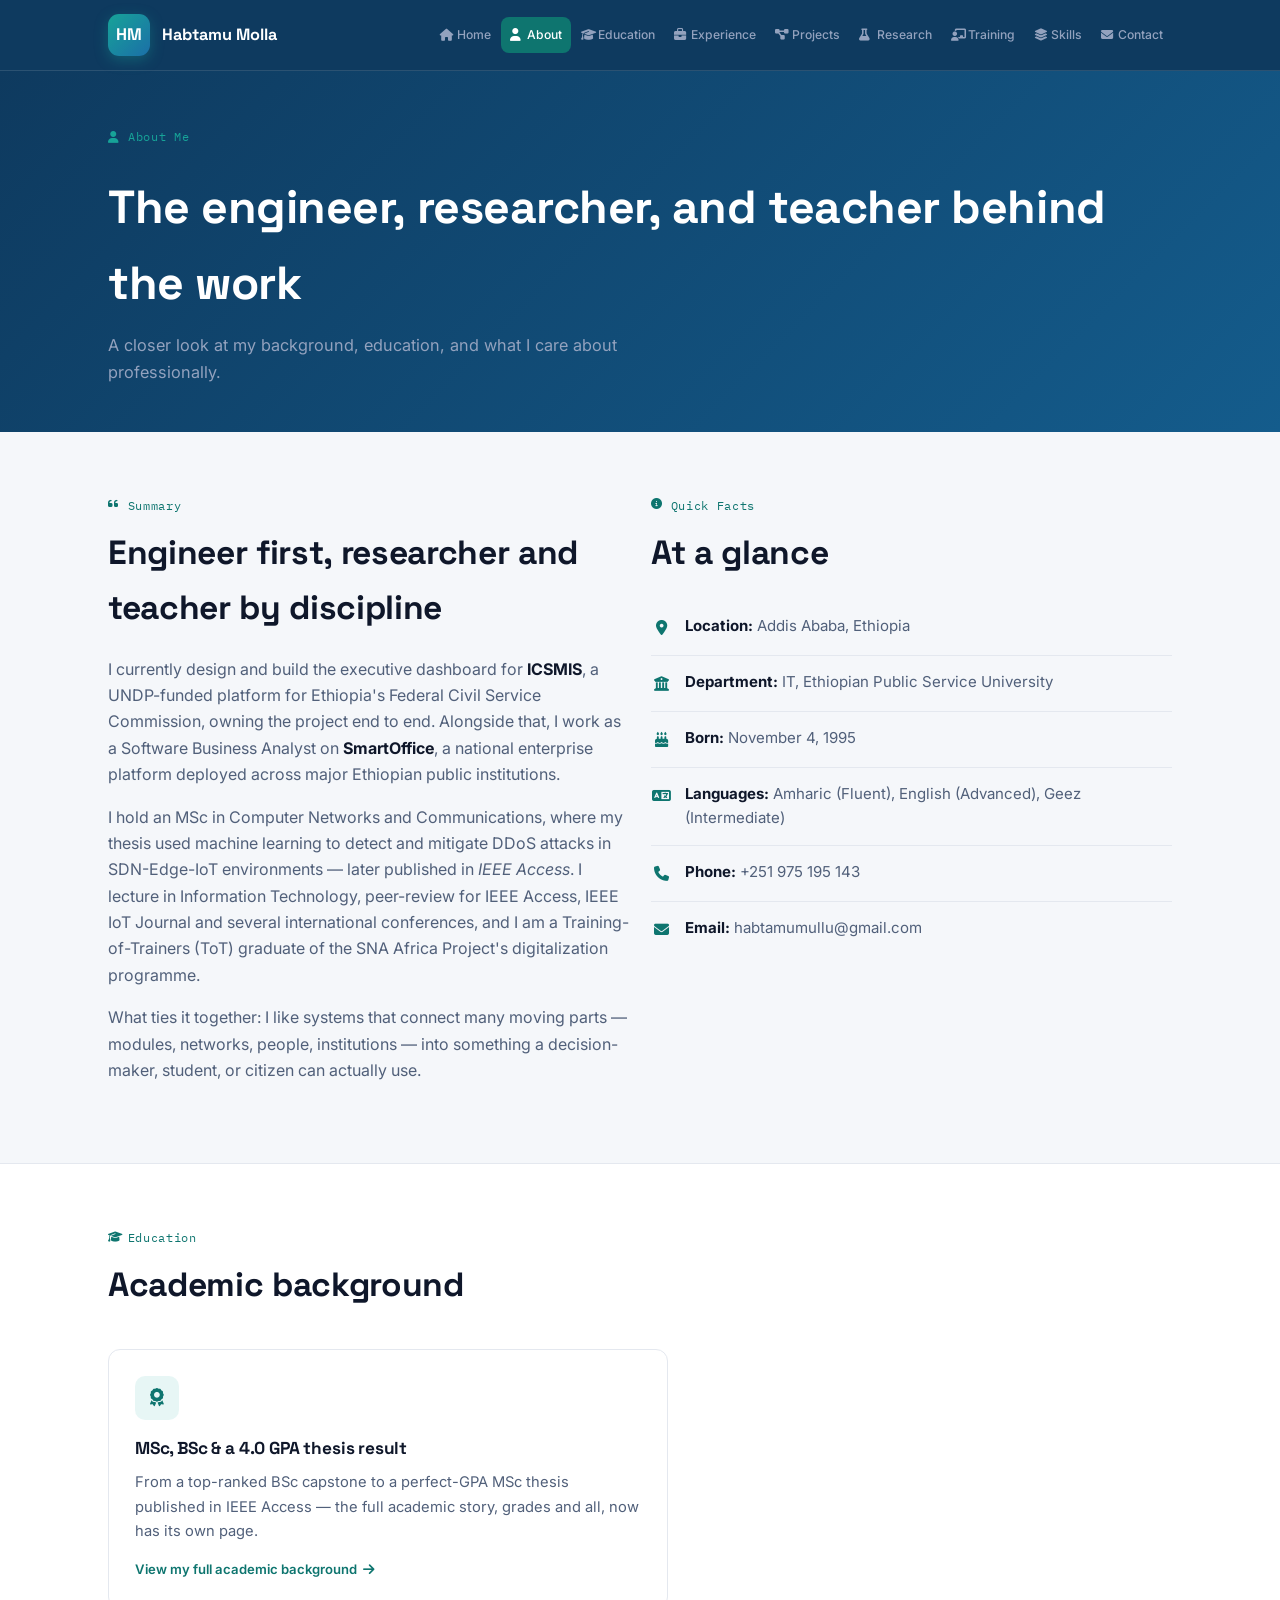
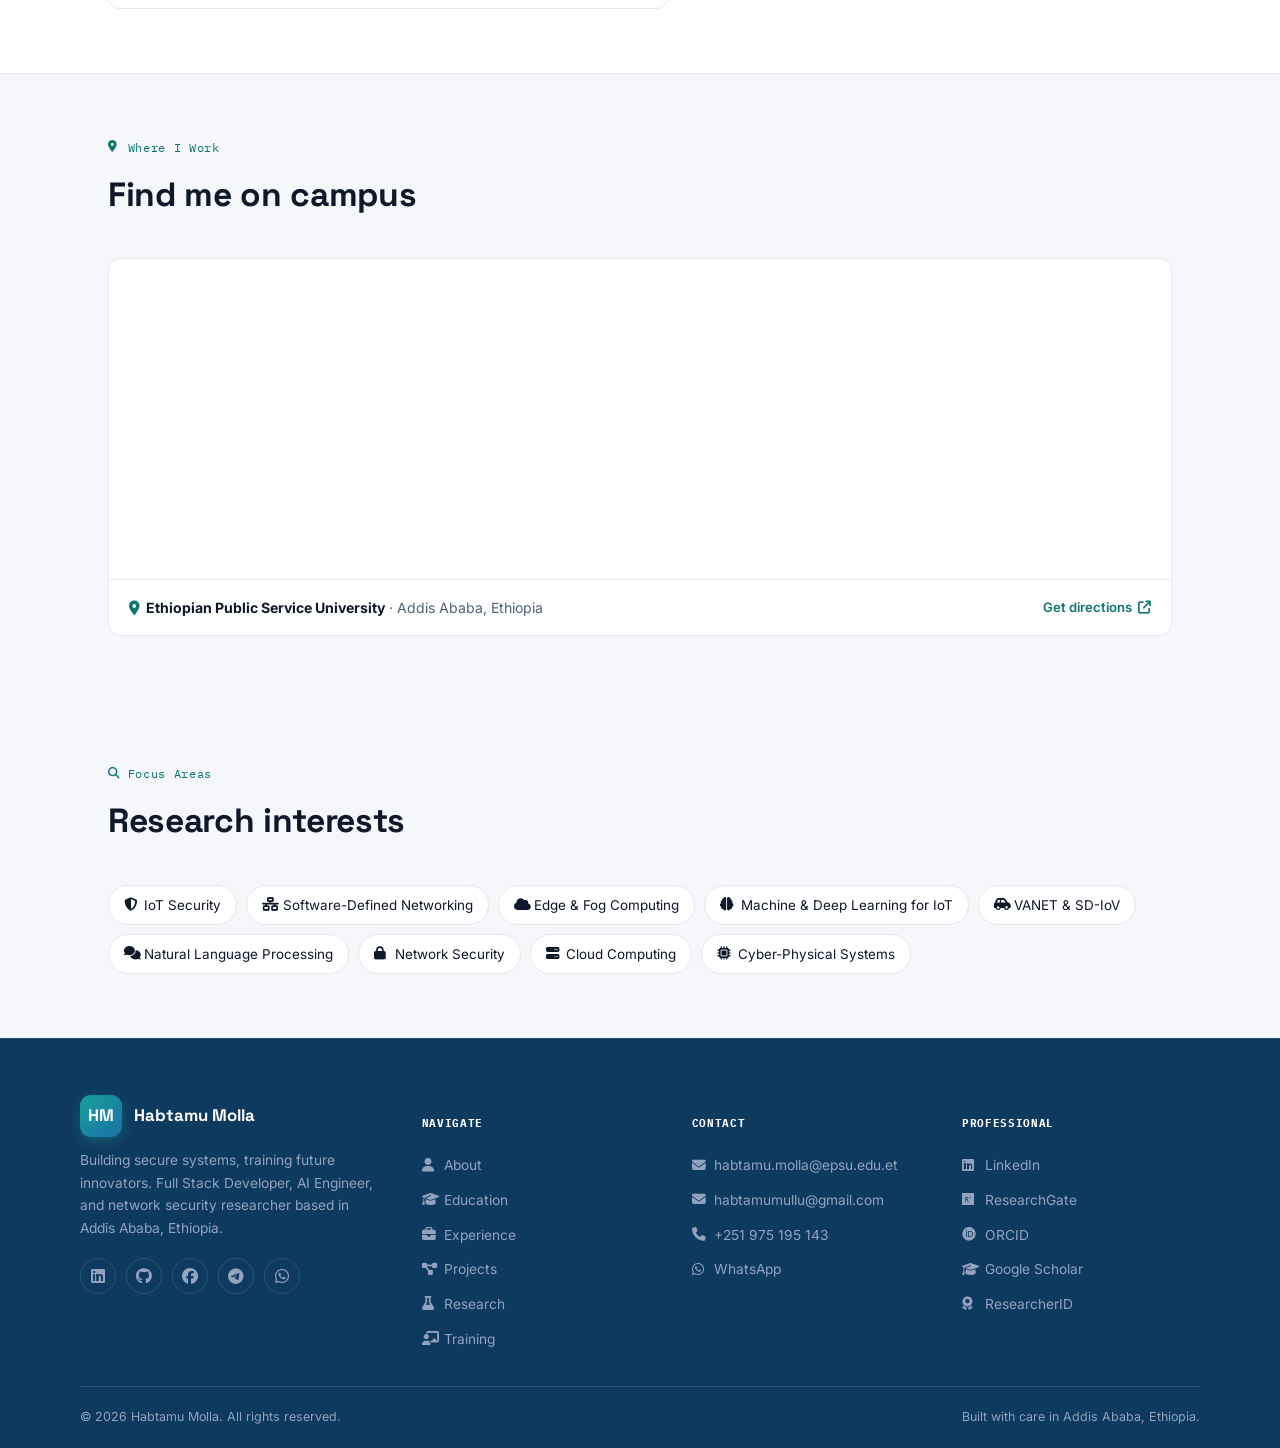
==== about.html @ a1347903 "Add the first portfolio site" ====
<!DOCTYPE html>
<html lang="en">
<head>
<meta charset="UTF-8">
<meta name="viewport" content="width=device-width, initial-scale=1.0">
<title>About | Habtamu Molla</title>
<meta name="description" content="Background, education, and research interests of Habtamu Molla.">
<link rel="preconnect" href="https://fonts.googleapis.com">
<link rel="preconnect" href="https://fonts.gstatic.com" crossorigin>
<link href="https://fonts.googleapis.com/css2?family=Space+Grotesk:wght@500;600;700&family=Inter:wght@400;500;600;700&family=IBM+Plex+Mono:wght@400;500&display=swap" rel="stylesheet">
<link rel="stylesheet" href="https://cdnjs.cloudflare.com/ajax/libs/font-awesome/6.5.1/css/all.min.css">
<link rel="stylesheet" href="assets/styles.css">
</head>
<body data-page="about">
<header class="site-header">
  <div class="nav-inner">
    <a class="brand" href="index.html">
      <span class="brand-mark">HM</span>
      <span class="brand-text">
        <span class="brand-name">Habtamu Molla</span>
        <span class="brand-tag">FULL STACK DEVELOPER &middot; AI &amp; SECURITY</span>
      </span>
    </a>
    <button class="nav-toggle" id="navToggle" aria-label="Toggle menu" aria-expanded="false">
      <span></span><span></span><span></span>
    </button>
    <ul class="nav-links" id="navLinks">
      <li><a href="index.html" data-page="home"><i class="fa-solid fa-house icon"></i>Home</a></li>
      <li><a href="about.html" data-page="about"><i class="fa-solid fa-user icon"></i>About</a></li>
      <li><a href="education.html" data-page="education"><i class="fa-solid fa-graduation-cap icon"></i>Education</a></li>
      <li><a href="experience.html" data-page="experience"><i class="fa-solid fa-briefcase icon"></i>Experience</a></li>
      <li><a href="projects.html" data-page="projects"><i class="fa-solid fa-diagram-project icon"></i>Projects</a></li>
      <li><a href="research.html" data-page="research"><i class="fa-solid fa-flask icon"></i>Research</a></li>
      <li><a href="training.html" data-page="training"><i class="fa-solid fa-chalkboard-user icon"></i>Training</a></li>
      <li><a href="skills.html" data-page="skills"><i class="fa-solid fa-layer-group icon"></i>Skills</a></li>
      <li><a href="contact.html" data-page="contact"><i class="fa-solid fa-envelope icon"></i>Contact</a></li>
    </ul>
  </div>
</header>

<section class="page-banner">
  <div class="wrap">
    <span class="eyebrow mono"><i class="fa-solid fa-user icon"></i>About Me</span>
    <h1>The engineer, researcher, and teacher behind the work</h1>
    <p>A closer look at my background, education, and what I care about professionally.</p>
  </div>
</section>

<section>
  <div class="wrap">
    <div class="grid-2">
      <div>
        <div class="sec-head" style="margin-bottom:20px;">
          <span class="sec-eyebrow mono"><i class="fa-solid fa-quote-left icon"></i>Summary</span>
          <h2>Engineer first, researcher and teacher by discipline</h2>
        </div>
        <p style="color:var(--ink-soft);margin-bottom:16px;">I currently design and build the executive dashboard for <strong style="color:var(--ink);">ICSMIS</strong>, a UNDP-funded platform for Ethiopia's Federal Civil Service Commission, owning the project end to end. Alongside that, I work as a Software Business Analyst on <strong style="color:var(--ink);">SmartOffice</strong>, a national enterprise platform deployed across major Ethiopian public institutions.</p>
        <p style="color:var(--ink-soft);margin-bottom:16px;">I hold an MSc in Computer Networks and Communications, where my thesis used machine learning to detect and mitigate DDoS attacks in SDN-Edge-IoT environments &mdash; later published in <em>IEEE Access</em>. I lecture in Information Technology, peer-review for IEEE Access, IEEE IoT Journal and several international conferences, and I am a Training-of-Trainers (ToT) graduate of the SNA Africa Project's digitalization programme.</p>
        <p style="color:var(--ink-soft);">What ties it together: I like systems that connect many moving parts &mdash; modules, networks, people, institutions &mdash; into something a decision-maker, student, or citizen can actually use.</p>
      </div>
      <div>
        <div class="sec-head" style="margin-bottom:20px;">
          <span class="sec-eyebrow mono"><i class="fa-solid fa-circle-info icon"></i>Quick Facts</span>
          <h2>At a glance</h2>
        </div>
        <ul class="info-list">
          <li><span class="il-icon"><i class="fa-solid fa-location-dot"></i></span><span><strong>Location:</strong> Addis Ababa, Ethiopia</span></li>
          <li><span class="il-icon"><i class="fa-solid fa-building-columns"></i></span><span><strong>Department:</strong> IT, Ethiopian Public Service University</span></li>
          <li><span class="il-icon"><i class="fa-solid fa-cake-candles"></i></span><span><strong>Born:</strong> November 4, 1995</span></li>
          <li><span class="il-icon"><i class="fa-solid fa-language"></i></span><span><strong>Languages:</strong> Amharic (Fluent), English (Advanced), Geez (Intermediate)</span></li>
          <li><span class="il-icon"><i class="fa-solid fa-phone"></i></span><span><strong>Phone:</strong> +251 975 195 143</span></li>
          <li><span class="il-icon"><i class="fa-solid fa-envelope"></i></span><span><strong>Email:</strong> habtamumullu@gmail.com</span></li>
        </ul>
      </div>
    </div>
  </div>
</section>

<section class="alt">
  <div class="wrap">
    <div class="sec-head">
      <span class="sec-eyebrow mono"><i class="fa-solid fa-graduation-cap icon"></i>Education</span>
      <h2>Academic background</h2>
    </div>
    <div class="card" style="max-width:560px;">
      <div class="card-icon"><i class="fa-solid fa-award"></i></div>
      <h3>MSc, BSc &amp; a 4.0 GPA thesis result</h3>
      <p>From a top-ranked BSc capstone to a perfect-GPA MSc thesis published in IEEE Access &mdash; the full academic story, grades and all, now has its own page.</p>
      <a class="card-link" href="education.html">View my full academic background <i class="fa-solid fa-arrow-right"></i></a>
    </div>
  </div>
</section>

<section>
  <div class="wrap">
    <div class="sec-head">
      <span class="sec-eyebrow mono"><i class="fa-solid fa-location-dot icon"></i>Where I Work</span>
      <h2>Find me on campus</h2>
    </div>
    <div class="map-card">
      <div class="map-embed">
        <iframe src="https://maps.google.com/maps?q=Ethiopian+Public+Service+University+Addis+Ababa+Ethiopia&t=&z=15&ie=UTF8&iwloc=&output=embed" loading="lazy" referrerpolicy="no-referrer-when-downgrade" title="Map to Ethiopian Public Service University"></iframe>
        <a class="map-overlay-link" href="https://www.google.com/maps/search/?api=1&query=Ethiopian+Public+Service+University+Addis+Ababa+Ethiopia" target="_blank" rel="noopener" aria-label="Open in Google Maps">
          <span class="map-overlay-badge"><i class="fa-solid fa-up-right-from-square"></i>Open in Google Maps</span>
        </a>
      </div>
      <div class="map-caption">
        <span><i class="fa-solid fa-location-dot" style="color:var(--signal-dark);margin-right:6px;"></i><strong>Ethiopian Public Service University</strong> &middot; Addis Ababa, Ethiopia</span>
        <a class="card-link" href="https://www.google.com/maps/search/?api=1&query=Ethiopian+Public+Service+University+Addis+Ababa+Ethiopia" target="_blank" rel="noopener">Get directions <i class="fa-solid fa-arrow-up-right-from-square"></i></a>
      </div>
    </div>

  </div>
</section>


<section>
  <div class="wrap">
    <div class="sec-head">
      <span class="sec-eyebrow mono"><i class="fa-solid fa-magnifying-glass icon"></i>Focus Areas</span>
      <h2>Research interests</h2>
    </div>
    <div class="pill-row">
      <span class="pill"><i class="fa-solid fa-shield-halved icon"></i>IoT Security</span>
      <span class="pill"><i class="fa-solid fa-network-wired icon"></i>Software-Defined Networking</span>
      <span class="pill"><i class="fa-solid fa-cloud icon"></i>Edge &amp; Fog Computing</span>
      <span class="pill"><i class="fa-solid fa-brain icon"></i>Machine &amp; Deep Learning for IoT</span>
      <span class="pill"><i class="fa-solid fa-car-side icon"></i>VANET &amp; SD-IoV</span>
      <span class="pill"><i class="fa-solid fa-comments icon"></i>Natural Language Processing</span>
      <span class="pill"><i class="fa-solid fa-lock icon"></i>Network Security</span>
      <span class="pill"><i class="fa-solid fa-server icon"></i>Cloud Computing</span>
      <span class="pill"><i class="fa-solid fa-microchip icon"></i>Cyber-Physical Systems</span>
    </div>
  </div>
</section>

<footer class="site-footer">
  <div class="wrap footer-top">
    <div class="footer-grid">
      <div class="footer-brand">
        <div class="brand">
          <span class="brand-mark">HM</span>
          <span class="brand-name" style="font-size:1.05rem;">Habtamu Molla</span>
        </div>
        <p>Building secure systems, training future innovators. Full Stack Developer, AI Engineer, and network security researcher based in Addis Ababa, Ethiopia.</p>
        <div class="footer-social" style="margin-top:18px;">
          <a href="https://www.linkedin.com/in/habtamu-molla-511308353/" target="_blank" rel="noopener" aria-label="LinkedIn"><i class="fa-brands fa-linkedin"></i></a>
          <a href="https://github.com/Habtamariam" target="_blank" rel="noopener" aria-label="GitHub"><i class="fa-brands fa-github"></i></a>
          <a href="https://web.facebook.com/habtamu.molla.3133" target="_blank" rel="noopener" aria-label="Facebook"><i class="fa-brands fa-facebook"></i></a>
          <a href="https://t.me/habtemaryiam" target="_blank" rel="noopener" aria-label="Telegram"><i class="fa-brands fa-telegram"></i></a>
          <a href="https://wa.me/251975195143" target="_blank" rel="noopener" aria-label="WhatsApp"><i class="fa-brands fa-whatsapp"></i></a>
        </div>
      </div>
      <div class="footer-col">
        <h5>Navigate</h5>
        <a href="about.html"><i class="fa-solid fa-user icon"></i>About</a>
        <a href="education.html"><i class="fa-solid fa-graduation-cap icon"></i>Education</a>
        <a href="experience.html"><i class="fa-solid fa-briefcase icon"></i>Experience</a>
        <a href="projects.html"><i class="fa-solid fa-diagram-project icon"></i>Projects</a>
        <a href="research.html"><i class="fa-solid fa-flask icon"></i>Research</a>
        <a href="training.html"><i class="fa-solid fa-chalkboard-user icon"></i>Training</a>
      </div>
      <div class="footer-col">
        <h5>Contact</h5>
        <a href="mailto:habtamu.molla@epsu.edu.et"><i class="fa-solid fa-envelope icon"></i>habtamu.molla@epsu.edu.et</a>
        <a href="mailto:habtamumullu@gmail.com"><i class="fa-solid fa-envelope icon"></i>habtamumullu@gmail.com</a>
        <a href="tel:+251975195143"><i class="fa-solid fa-phone icon"></i>+251 975 195 143</a>
        <a href="https://wa.me/251975195143" target="_blank" rel="noopener"><i class="fa-brands fa-whatsapp icon"></i>WhatsApp</a>
      </div>
      <div class="footer-col">
        <h5>Professional</h5>
        <a href="https://www.linkedin.com/in/habtamu-molla-511308353/" target="_blank" rel="noopener"><i class="fa-brands fa-linkedin icon"></i>LinkedIn</a>
        <a href="https://www.researchgate.net/profile/Habtamu-Belachew-2" target="_blank" rel="noopener"><i class="fa-brands fa-researchgate icon"></i>ResearchGate</a>
        <a href="https://orcid.org/0009-0005-8239-3585" target="_blank" rel="noopener"><i class="fa-brands fa-orcid icon"></i>ORCID</a>
        <a href="https://scholar.google.com/citations?user=Yios4TAAAAAJ&hl=en&oi=ao" target="_blank" rel="noopener"><i class="fa-solid fa-graduation-cap icon"></i>Google Scholar</a>
        <a href="https://www.webofscience.com/wos/author/record/MIO-9111-2025" target="_blank" rel="noopener"><i class="fa-solid fa-award icon"></i>ResearcherID</a>
      </div>
    </div>
  </div>
  <div class="wrap footer-bottom">
    <span>&copy; <span class="js-year"></span> Habtamu Molla. All rights reserved.</span>
    <span>Built with care in Addis Ababa, Ethiopia.</span>
  </div>
</footer>

<script src="assets/main.js"></script>
</body>
</html>
---- assets/styles.css ----
/* ========================================================
   Habtamu Molla — Portfolio Stylesheet
   ======================================================== */
:root{
  --ink:#0F172A;
  --ink-soft:#51607A;
  --paper:#F5F7FA;
  --card:#FFFFFF;
  --line:#E4E8EF;
  --brand:#154C79;
  --brand-2:#1B6FA8;
  --signal:#17A398;
  --signal-dark:#0E756F;
  --spark:#E2A63B;
  --dark-bg:#0E3A5F;
  --dark-bg-2:#145C8C;
  --dark-line:rgba(255,255,255,0.12);
  --dark-text:#E7ECF5;
  --dark-text-soft:#93A2BE;
  --radius:12px;
  --maxw:1120px;
  --shadow:0 10px 30px -12px rgba(15,23,42,0.18);
}
*{box-sizing:border-box;}
html{scroll-behavior:smooth;}
body{
  margin:0;background:var(--paper);color:var(--ink);
  font-family:'Inter',system-ui,-apple-system,sans-serif;
  font-size:16px;line-height:1.65;-webkit-font-smoothing:antialiased;
}
h1,h2,h3,h4,.display{font-family:'Space Grotesk',sans-serif;letter-spacing:-0.01em;color:var(--ink);margin:0;}
.mono{font-family:'IBM Plex Mono',monospace;letter-spacing:0.06em;}
a{color:inherit;text-decoration:none;}
img{max-width:100%;display:block;}
.wrap{max-width:var(--maxw);margin:0 auto;padding:0 28px;}
.icon{width:1em;height:1em;display:inline-block;vertical-align:-0.12em;}
ul{margin:0;padding:0;}
li{list-style:none;}

/* ---------------- Header / Nav ---------------- */
header.site-header{
  position:sticky;top:0;z-index:100;background:var(--dark-bg);
  border-bottom:1px solid var(--dark-line);
}
.nav-inner{
  max-width:var(--maxw);margin:0 auto;padding:14px 28px;
  display:flex;align-items:center;justify-content:space-between;gap:14px;flex-wrap:nowrap;
}
.brand{display:flex;align-items:center;gap:12px;min-width:0;flex-shrink:0;}
.brand-mark{
  width:42px;height:42px;border-radius:11px;
  background:linear-gradient(135deg,var(--signal),var(--brand-2));
  display:flex;align-items:center;justify-content:center;
  font-family:'Space Grotesk';font-weight:700;color:#fff;font-size:1.05rem;
  box-shadow:0 4px 14px rgba(23,163,152,0.35);
  flex-shrink:0;
}
.brand-text{display:flex;flex-direction:column;line-height:1.15;white-space:nowrap;}
.brand-name{font-family:'Space Grotesk';font-weight:700;color:#fff;font-size:1.02rem;}
.brand-tag{display:none;}

.nav-links{
  display:flex;gap:1px;align-items:center;flex-wrap:nowrap;
  overflow-x:auto;scrollbar-width:none;-ms-overflow-style:none;
}
.nav-links::-webkit-scrollbar{display:none;}
.nav-links a{
  display:flex;align-items:center;gap:5px;flex-shrink:0;
  font-size:0.76rem;color:var(--dark-text-soft);padding:8px 9px;border-radius:8px;
  font-weight:500;transition:background .18s, color .18s;white-space:nowrap;
}
.nav-links a:hover{color:#fff;background:rgba(255,255,255,0.06);}
.nav-links a.active{color:#fff;background:var(--signal-dark);}
.nav-toggle{display:none;background:none;border:none;cursor:pointer;padding:8px;flex-shrink:0;}
.nav-toggle span{display:block;width:22px;height:2px;background:#fff;margin:5px 0;border-radius:2px;}

@media (max-width:980px){
  .nav-inner{flex-wrap:wrap;}
  .nav-links{
    position:absolute;top:100%;left:0;right:0;background:var(--dark-bg);
    flex-direction:column;align-items:stretch;gap:0;
    max-height:0;overflow:hidden;transition:max-height .25s ease;
    border-bottom:1px solid var(--dark-line);
  }
  .nav-links.open{max-height:600px;overflow-y:auto;}
  .nav-links a{padding:14px 28px;border-bottom:1px solid var(--dark-line);border-radius:0;}
  .nav-toggle{display:block;}
}

/* ---------------- Page header banner (non-home pages) ---------------- */
.page-banner{
  background:linear-gradient(135deg,var(--dark-bg),var(--dark-bg-2));
  color:#fff;padding:56px 0 46px;position:relative;overflow:hidden;
}
.page-banner .eyebrow{color:var(--signal);font-size:0.75rem;margin-bottom:10px;display:flex;align-items:center;gap:8px;}
.page-banner h1{font-size:clamp(2rem,4.4vw,2.9rem);color:#fff;margin-bottom:10px;}
.page-banner p{color:var(--dark-text-soft);max-width:60ch;margin:0;font-size:1.02rem;}

/* ---------------- Sections ---------------- */
section{padding:64px 0;}
section.alt{background:var(--card);border-top:1px solid var(--line);border-bottom:1px solid var(--line);}
.sec-head{margin-bottom:36px;max-width:680px;}
.sec-eyebrow{color:var(--signal-dark);font-size:0.72rem;margin-bottom:10px;display:flex;align-items:center;gap:8px;}
.sec-head h2{font-size:clamp(1.6rem,3vw,2.1rem);margin-bottom:10px;}
.sec-head p{color:var(--ink-soft);margin:0;}

/* ---------------- Buttons ---------------- */
.btn{
  display:inline-flex;align-items:center;gap:9px;padding:12px 20px;border-radius:9px;
  font-size:0.88rem;font-weight:600;transition:transform .15s, background .2s, color .2s, border-color .2s;
  border:1px solid transparent;cursor:pointer;
}
.btn:hover{transform:translateY(-2px);}
.btn-primary{background:var(--signal);color:#062421;}
.btn-primary:hover{background:#1ec2ae;}
.btn-ghost-dark{border-color:var(--dark-line);color:var(--dark-text);}
.btn-ghost-dark:hover{border-color:var(--signal);color:var(--signal);}
.btn-ghost-light{border-color:var(--line);color:var(--ink);background:var(--card);}
.btn-ghost-light:hover{border-color:var(--signal);color:var(--signal-dark);}
.btn-row{display:flex;flex-wrap:wrap;gap:12px;}

/* ---------------- Cards / Grids ---------------- */
.grid-2{display:grid;grid-template-columns:1fr 1fr;gap:22px;}
.grid-3{display:grid;grid-template-columns:repeat(3,1fr);gap:20px;}
.card{
  background:var(--card);border:1px solid var(--line);border-radius:var(--radius);
  padding:26px;transition:border-color .2s, transform .2s, box-shadow .2s;
}
.card:hover{border-color:var(--signal);transform:translateY(-3px);box-shadow:var(--shadow);}
.card .card-icon{
  width:44px;height:44px;border-radius:10px;background:rgba(23,163,152,0.1);
  display:flex;align-items:center;justify-content:center;color:var(--signal-dark);
  font-size:1.15rem;margin-bottom:14px;
}
.card h3{font-size:1.08rem;margin-bottom:8px;}
.card p{color:var(--ink-soft);font-size:0.92rem;margin:0 0 12px;}
.card-link{font-size:0.82rem;font-weight:600;color:var(--signal-dark);display:inline-flex;align-items:center;gap:6px;}
.card-link:hover{text-decoration:underline;}
.card.flagship{
  background:linear-gradient(135deg,#0F1B2E,#142236);color:#fff;border-color:#1c3350;
}
.card.flagship p{color:var(--dark-text-soft);}
.card.flagship h3{color:#fff;}
.card.flagship .card-icon{background:rgba(255,255,255,0.08);color:var(--signal);}
.badge{
  display:inline-flex;align-items:center;gap:5px;font-family:'IBM Plex Mono';font-size:0.64rem;
  background:var(--spark);color:#3A2703;padding:3px 10px;border-radius:20px;letter-spacing:0.04em;
}

/* ---------------- Timeline ---------------- */
.timeline{position:relative;padding-left:30px;}
.timeline::before{content:"";position:absolute;left:5px;top:6px;bottom:6px;width:2px;background:var(--line);}
.t-item{position:relative;padding-bottom:36px;}
.t-item:last-child{padding-bottom:0;}
.t-dot{position:absolute;left:-30px;top:5px;width:13px;height:13px;border-radius:50%;background:var(--paper);border:2px solid var(--brand-2);}
.t-item.flagship .t-dot{background:var(--spark);border-color:var(--spark);}
.t-date{font-family:'IBM Plex Mono';font-size:0.75rem;color:var(--signal-dark);margin-bottom:4px;display:block;}
.t-role{font-family:'Space Grotesk';font-weight:600;font-size:1.1rem;margin-bottom:2px;}
.t-org{color:var(--ink-soft);font-size:0.92rem;margin-bottom:10px;}
.t-desc{color:var(--ink-soft);font-size:0.95rem;max-width:66ch;}

/* ---------------- Tags / Pills ---------------- */
.tag-row{display:flex;flex-wrap:wrap;gap:8px;}
.tag{font-family:'IBM Plex Mono';font-size:0.68rem;padding:4px 10px;border-radius:20px;background:var(--paper);border:1px solid var(--line);color:var(--ink-soft);}
.card.flagship .tag{background:rgba(255,255,255,0.08);border-color:rgba(255,255,255,0.16);color:var(--dark-text-soft);}
.pill{font-size:0.84rem;padding:8px 15px;border-radius:20px;background:var(--card);border:1px solid var(--line);display:inline-flex;align-items:center;gap:7px;}
.pill.growing{border-style:dashed;border-color:var(--spark);color:#7a5a12;background:#FDF6E8;}
.pill-row{display:flex;flex-wrap:wrap;gap:9px;}

/* ---------------- Tables / Lists ---------------- */
.info-list li{padding:14px 0;border-bottom:1px solid var(--line);font-size:0.94rem;color:var(--ink-soft);display:flex;gap:14px;}
.info-list li:last-child{border-bottom:none;}
.info-list .il-icon{color:var(--signal-dark);width:20px;flex-shrink:0;margin-top:2px;text-align:center;}
.info-list strong{color:var(--ink);}

.pub-item{display:grid;grid-template-columns:96px 1fr;gap:20px;padding:20px 0;border-bottom:1px solid var(--line);}
.pub-item:last-child{border-bottom:none;}
.pub-year{font-family:'IBM Plex Mono';color:var(--signal-dark);font-size:0.85rem;}
.pub-title{font-weight:600;margin-bottom:5px;}
.pub-venue{color:var(--ink-soft);font-size:0.88rem;}
.pub-link{font-size:0.8rem;color:var(--signal-dark);font-weight:600;display:inline-flex;gap:5px;align-items:center;margin-top:6px;}

/* ---------------- Stat blocks ---------------- */
.stat-list{display:grid;grid-template-columns:repeat(4,1fr);gap:20px;}
.stat{border-left:2px solid var(--signal);padding-left:14px;}
.stat .num{font-family:'Space Grotesk';font-size:1.7rem;font-weight:700;color:var(--ink);display:block;}
.stat .lbl{font-size:0.8rem;color:var(--ink-soft);}

/* ---------------- Training accordion-style blocks ---------------- */
.phase-card{background:var(--card);border:1px solid var(--line);border-radius:var(--radius);padding:24px;margin-bottom:18px;}
.phase-card h4{font-size:1rem;margin-bottom:12px;display:flex;align-items:center;gap:10px;color:var(--brand);}
.phase-topics{display:grid;grid-template-columns:1fr 1fr;gap:8px 24px;}
.phase-topics div{font-size:0.88rem;color:var(--ink-soft);padding:6px 0;border-bottom:1px dashed var(--line);display:flex;gap:8px;}
.phase-topics div .icon{color:var(--signal-dark);flex-shrink:0;margin-top:3px;}

/* ---------------- Hero (home only) ---------------- */
.hero{position:relative;background:var(--dark-bg);color:var(--dark-text);overflow:hidden;padding:70px 0 80px;}
.hero-inner{max-width:var(--maxw);margin:0 auto;padding:0 28px;position:relative;z-index:2;display:grid;grid-template-columns:auto 1fr;gap:44px;align-items:center;}
.hero-photo{width:190px;height:190px;border-radius:50%;overflow:hidden;border:4px solid var(--signal);box-shadow:0 0 0 8px rgba(23,163,152,0.12),0 20px 40px rgba(0,0,0,0.35);flex-shrink:0;}
.hero-photo img{width:100%;height:100%;object-fit:cover;}

/* Role network graphic (home hero) */
.hero-network{width:340px;height:340px;flex-shrink:0;}
.hero-network svg{width:100%;height:100%;overflow:visible;}
.role-node{cursor:pointer;}
.role-node .node-circle{transition:filter .18s, transform .18s;transform-origin:center;transform-box:fill-box;}
.role-node:hover .node-circle{filter:brightness(1.3);transform:scale(1.08);}
.role-node .node-label{font-family:'IBM Plex Mono';font-size:9.5px;fill:var(--dark-text-soft);text-transform:uppercase;letter-spacing:0.03em;transition:fill .18s;}
.role-node:hover .node-label{fill:#fff;}
.role-node .node-label.primary{fill:#fff;font-weight:600;font-size:10.5px;}
.node-core-ring{filter:drop-shadow(0 0 12px rgba(23,163,152,0.6));}
@media (prefers-reduced-motion: no-preference){
  .pulse-a{animation:hero-pulse 3.4s ease-in-out infinite;}
  .pulse-b{animation:hero-pulse 3.4s ease-in-out infinite;animation-delay:1.13s;}
  .pulse-c{animation:hero-pulse 3.4s ease-in-out infinite;animation-delay:2.26s;}
}
@keyframes hero-pulse{
  0%{stroke-dashoffset:130;opacity:0;}
  8%{opacity:1;}
  45%{stroke-dashoffset:0;opacity:1;}
  60%{opacity:0;}
  100%{opacity:0;}
}
.role-block{scroll-margin-top:96px;}
.role-block .card-icon{margin-bottom:0;}
.role-block-head{display:flex;align-items:center;gap:16px;margin-bottom:14px;}
.role-block.is-primary{border-color:var(--spark);}
.role-block.is-primary .card-icon{background:rgba(226,166,59,0.14);color:#a86f0c;}
.eyebrow{display:inline-flex;align-items:center;gap:8px;font-size:0.74rem;color:var(--signal);padding-bottom:12px;}
.hero h1{font-size:clamp(2.2rem,5vw,3.4rem);font-weight:700;color:#fff;line-height:1.05;margin-bottom:6px;}
.hero .motto{font-family:'Space Grotesk';font-size:1.15rem;color:var(--dark-text-soft);margin-bottom:16px;font-weight:500;}
.hero p.lede{font-size:1.05rem;color:var(--dark-text-soft);max-width:60ch;margin-bottom:26px;}
.hero-meta{display:flex;flex-wrap:wrap;gap:10px 22px;margin-bottom:28px;font-family:'IBM Plex Mono';font-size:0.78rem;color:var(--dark-text-soft);}
.hero-meta span{display:flex;align-items:center;gap:7px;}
.dot{width:6px;height:6px;border-radius:50%;background:var(--signal);display:inline-block;}

@media (max-width:980px) and (min-width:761px){
  .grid-3{grid-template-columns:1fr 1fr;}
}

@media (max-width:760px){
  .hero-inner{grid-template-columns:1fr;text-align:center;}
  .hero-photo{margin:0 auto;}
  .hero-network{margin:0 auto;}
  .hero-meta{justify-content:center;}
  .btn-row{justify-content:center;}
  .grid-2,.grid-3{grid-template-columns:1fr;}
  .stat-list{grid-template-columns:1fr 1fr;}
  .phase-topics{grid-template-columns:1fr;}
  .pub-item{grid-template-columns:60px 1fr;}
}

/* ---------------- Contact form ---------------- */
.contact-form{background:var(--card);border:1px solid var(--line);border-radius:var(--radius);padding:30px;}
.form-row{margin-bottom:18px;}
.form-row label{display:block;font-size:0.82rem;font-weight:600;color:var(--ink);margin-bottom:7px;}
.form-row input, .form-row textarea{
  width:100%;padding:12px 14px;border:1px solid var(--line);border-radius:8px;
  font-family:'Inter',sans-serif;font-size:0.92rem;color:var(--ink);background:var(--paper);
  transition:border-color .18s, box-shadow .18s;
}
.form-row input:focus, .form-row textarea:focus{
  outline:none;border-color:var(--signal);box-shadow:0 0 0 3px rgba(23,163,152,0.15);background:var(--card);
}
.form-row textarea{resize:vertical;min-height:130px;}
.form-note{font-size:0.8rem;color:var(--ink-soft);margin-top:14px;display:flex;align-items:center;gap:8px;}
.form-status{font-size:0.86rem;margin-top:14px;display:none;padding:10px 14px;border-radius:8px;}
.form-status.show{display:block;}
.form-status.ok{background:rgba(23,163,152,0.12);color:var(--signal-dark);}

/* ---------------- Map embed ---------------- */
.map-card{border:1px solid var(--line);border-radius:var(--radius);overflow:hidden;background:var(--card);}
.map-embed{position:relative;height:320px;}
.map-embed iframe{width:100%;height:100%;border:0;display:block;filter:grayscale(0.15) contrast(1.03);}
.map-overlay-link{
  position:absolute;inset:0;display:flex;align-items:flex-end;justify-content:flex-start;
  background:rgba(10,20,35,0);transition:background .2s;padding:16px;
}
.map-overlay-link:hover{background:rgba(10,20,35,0.18);}
.map-overlay-badge{
  display:inline-flex;align-items:center;gap:8px;background:var(--dark-bg);color:#fff;
  padding:10px 16px;border-radius:8px;font-size:0.82rem;font-weight:600;
  opacity:0;transform:translateY(6px);transition:opacity .2s, transform .2s;
}
.map-overlay-link:hover .map-overlay-badge{opacity:1;transform:translateY(0);}
.map-caption{
  display:flex;justify-content:space-between;align-items:center;flex-wrap:wrap;gap:10px;
  padding:16px 20px;border-top:1px solid var(--line);
}
.map-caption span{font-size:0.88rem;color:var(--ink-soft);}
.map-caption span strong{color:var(--ink);}

/* ---------------- Footer ---------------- */
footer.site-footer{background:var(--dark-bg);color:var(--dark-text-soft);border-top:1px solid var(--dark-line);}
.footer-top{padding:56px 0 30px;}
.footer-grid{display:grid;grid-template-columns:1.3fr 1fr 1fr 1fr;gap:32px;}
.footer-brand .brand-name{color:#fff;}
.footer-brand p{font-size:0.86rem;margin-top:12px;color:var(--dark-text-soft);max-width:34ch;}
.footer-col h5{font-family:'IBM Plex Mono';font-size:0.7rem;color:#fff;letter-spacing:0.06em;text-transform:uppercase;margin-bottom:16px;}
.footer-col a{display:flex;align-items:center;gap:9px;font-size:0.86rem;padding:6px 0;color:var(--dark-text-soft);transition:color .18s;}
.footer-col a:hover{color:var(--signal);}
.footer-bottom{border-top:1px solid var(--dark-line);padding:20px 0;display:flex;justify-content:space-between;flex-wrap:wrap;gap:10px;font-size:0.78rem;}
.footer-social{display:flex;gap:10px;}
.footer-social a{
  width:36px;height:36px;border-radius:50%;border:1px solid var(--dark-line);
  display:flex;align-items:center;justify-content:center;color:var(--dark-text-soft);
  transition:all .2s;
}
.footer-social a:hover{border-color:var(--signal);color:var(--signal);transform:translateY(-2px);}

@media (max-width:860px){
  .footer-grid{grid-template-columns:1fr 1fr;}
}
@media (max-width:560px){
  .footer-grid{grid-template-columns:1fr;}
  .footer-bottom{flex-direction:column;text-align:center;}
}

:focus-visible{outline:2px solid var(--signal);outline-offset:2px;}
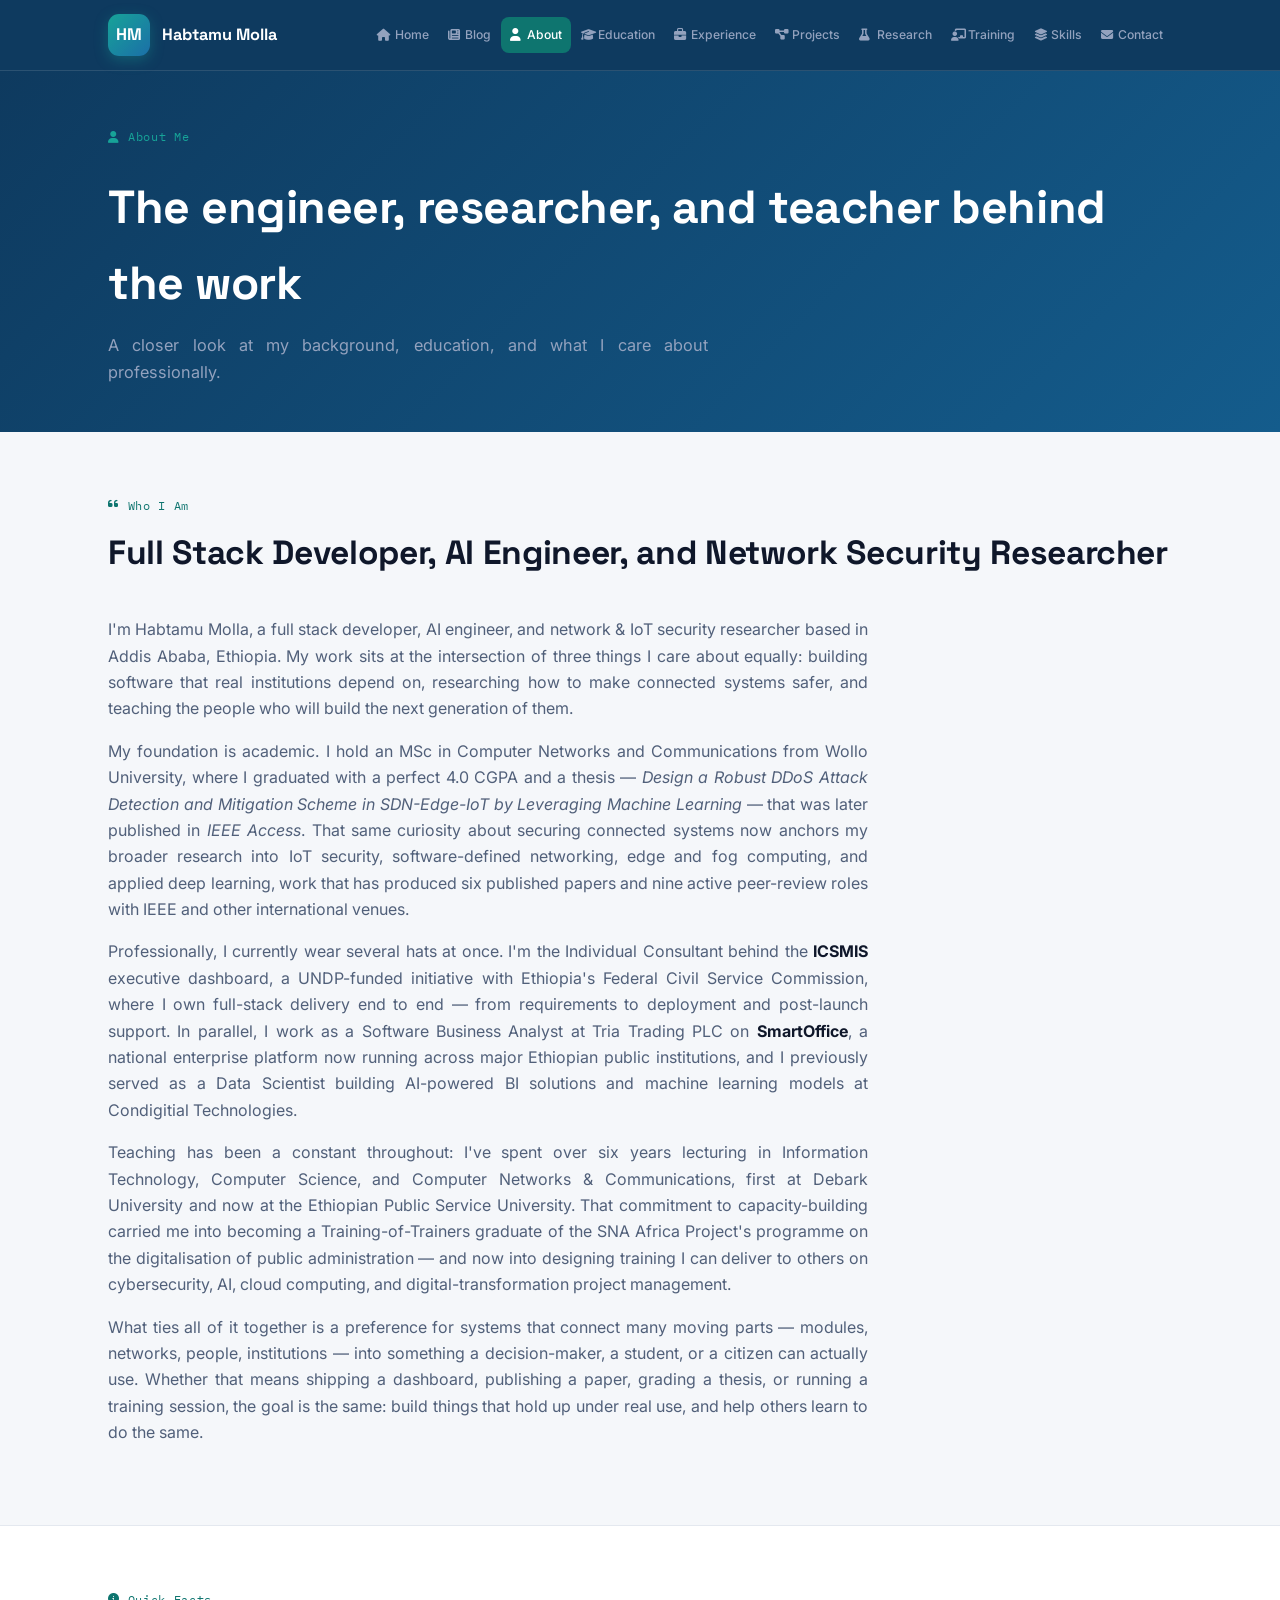
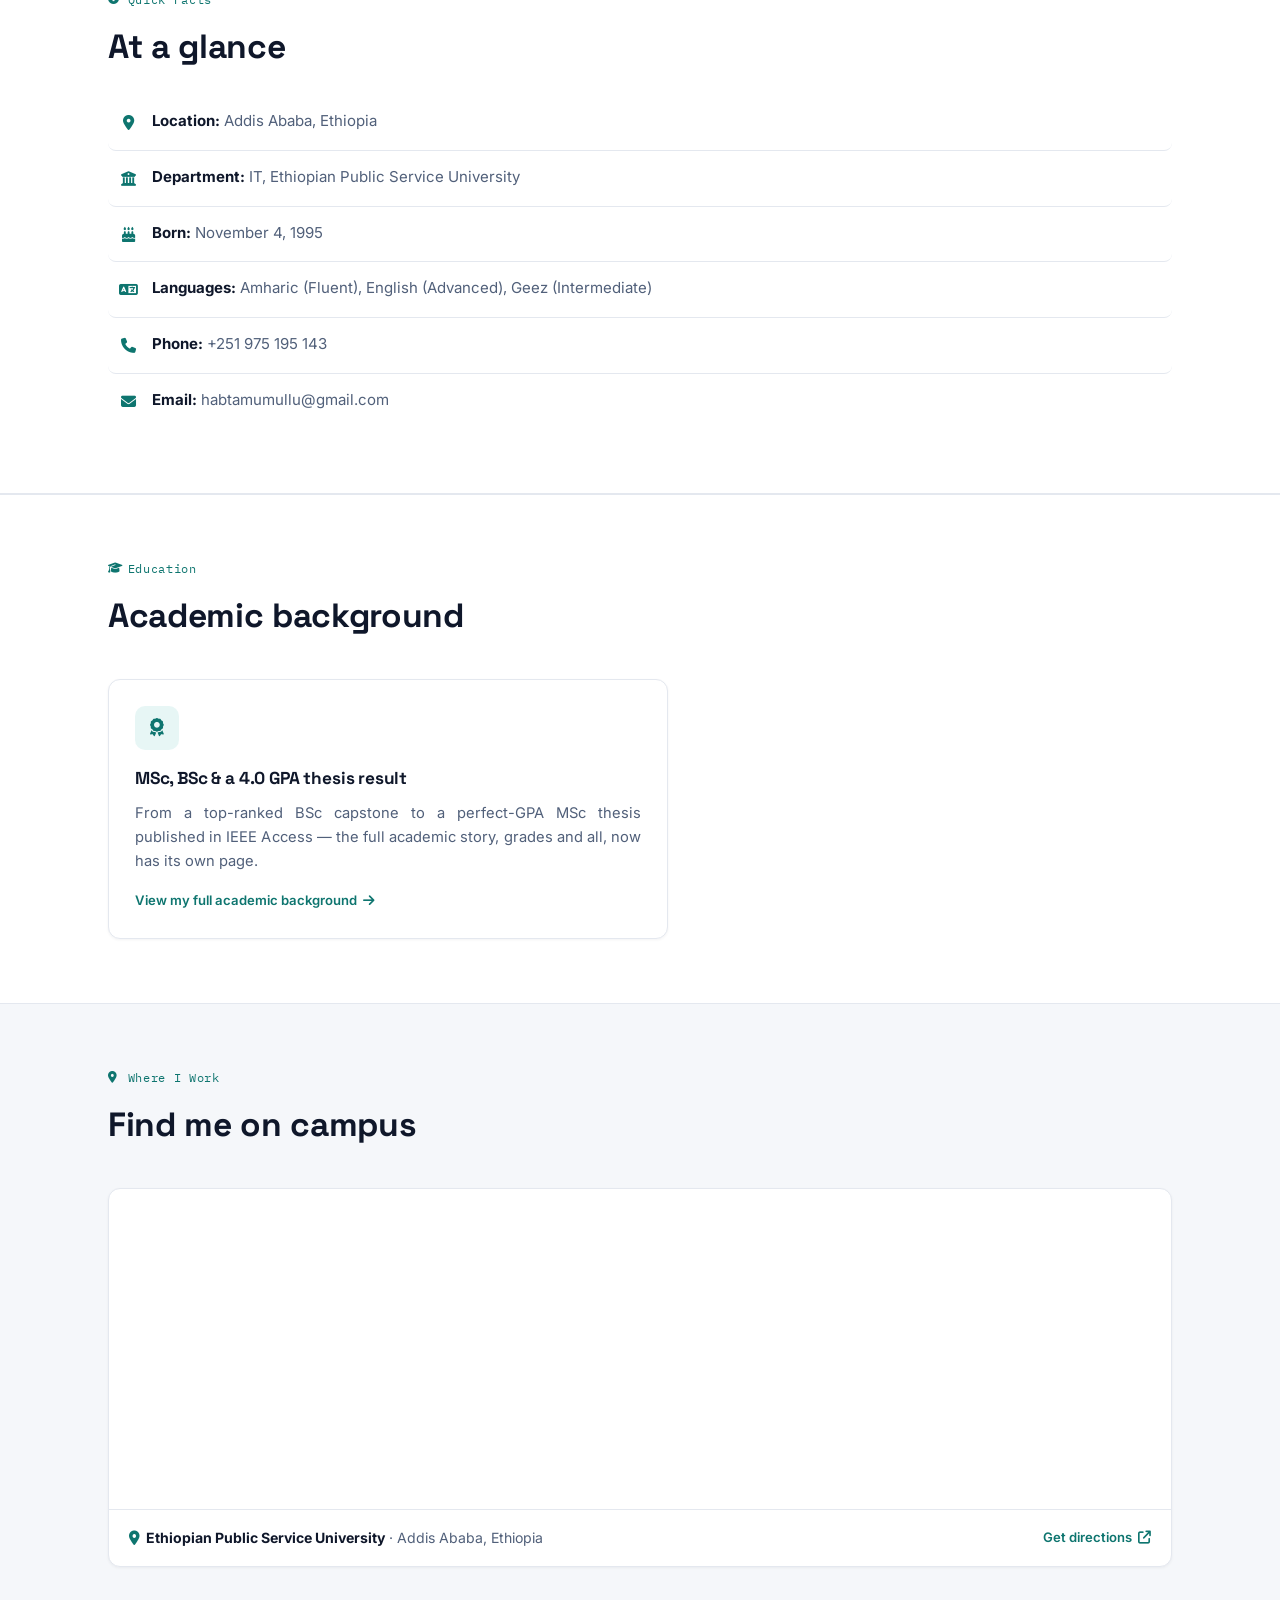
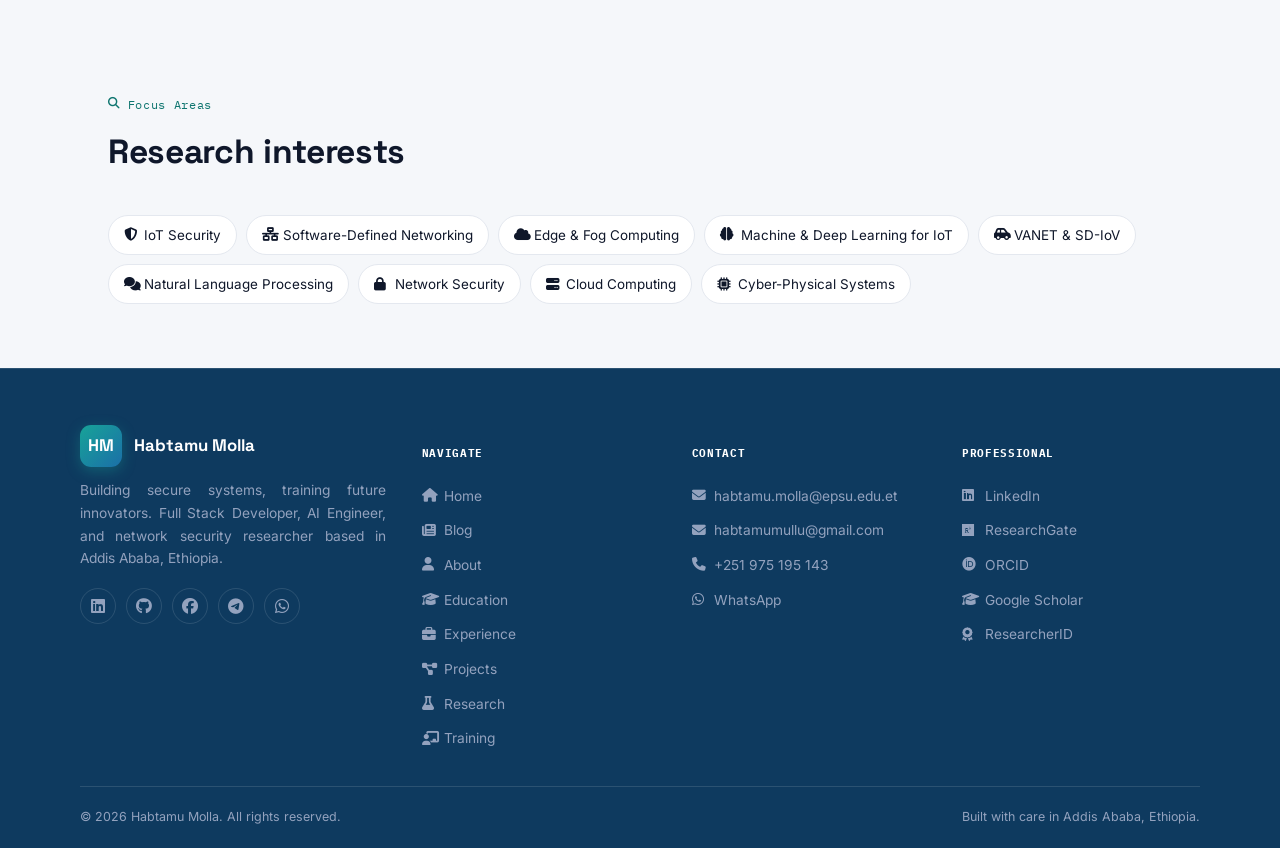
==== commit 594b8cb6: "Add the first portfolio site update2" ====
--- a/about.html
+++ b/about.html
@@ -14,7 +14,7 @@
 <body data-page="about">
 <header class="site-header">
   <div class="nav-inner">
-    <a class="brand" href="index.html">
+    <a class="brand" href="/">
       <span class="brand-mark">HM</span>
       <span class="brand-text">
         <span class="brand-name">Habtamu Molla</span>
@@ -25,15 +25,16 @@
       <span></span><span></span><span></span>
     </button>
     <ul class="nav-links" id="navLinks">
-      <li><a href="index.html" data-page="home"><i class="fa-solid fa-house icon"></i>Home</a></li>
-      <li><a href="about.html" data-page="about"><i class="fa-solid fa-user icon"></i>About</a></li>
-      <li><a href="education.html" data-page="education"><i class="fa-solid fa-graduation-cap icon"></i>Education</a></li>
-      <li><a href="experience.html" data-page="experience"><i class="fa-solid fa-briefcase icon"></i>Experience</a></li>
-      <li><a href="projects.html" data-page="projects"><i class="fa-solid fa-diagram-project icon"></i>Projects</a></li>
-      <li><a href="research.html" data-page="research"><i class="fa-solid fa-flask icon"></i>Research</a></li>
-      <li><a href="training.html" data-page="training"><i class="fa-solid fa-chalkboard-user icon"></i>Training</a></li>
-      <li><a href="skills.html" data-page="skills"><i class="fa-solid fa-layer-group icon"></i>Skills</a></li>
-      <li><a href="contact.html" data-page="contact"><i class="fa-solid fa-envelope icon"></i>Contact</a></li>
+      <li><a href="/" data-page="home"><i class="fa-solid fa-house icon"></i>Home</a></li>
+      <li><a href="blog" data-page="blog"><i class="fa-solid fa-newspaper icon"></i>Blog</a></li>
+      <li><a href="about" data-page="about"><i class="fa-solid fa-user icon"></i>About</a></li>
+      <li><a href="education" data-page="education"><i class="fa-solid fa-graduation-cap icon"></i>Education</a></li>
+      <li><a href="experience" data-page="experience"><i class="fa-solid fa-briefcase icon"></i>Experience</a></li>
+      <li><a href="projects" data-page="projects"><i class="fa-solid fa-diagram-project icon"></i>Projects</a></li>
+      <li><a href="research" data-page="research"><i class="fa-solid fa-flask icon"></i>Research</a></li>
+      <li><a href="training" data-page="training"><i class="fa-solid fa-chalkboard-user icon"></i>Training</a></li>
+      <li><a href="skills" data-page="skills"><i class="fa-solid fa-layer-group icon"></i>Skills</a></li>
+      <li><a href="contact" data-page="contact"><i class="fa-solid fa-envelope icon"></i>Contact</a></li>
     </ul>
   </div>
 </header>
@@ -48,16 +49,23 @@
 
 <section>
   <div class="wrap">
+    <div class="sec-head" style="max-width:100%;">
+      <span class="sec-eyebrow mono"><i class="fa-solid fa-quote-left icon"></i>Who I Am</span>
+      <h2>Full Stack Developer, AI Engineer, and Network Security Researcher</h2>
+    </div>
+    <div style="max-width:76ch;">
+      <p style="color:var(--ink-soft);margin-bottom:16px;">I'm Habtamu Molla, a full stack developer, AI engineer, and network &amp; IoT security researcher based in Addis Ababa, Ethiopia. My work sits at the intersection of three things I care about equally: building software that real institutions depend on, researching how to make connected systems safer, and teaching the people who will build the next generation of them.</p>
+      <p style="color:var(--ink-soft);margin-bottom:16px;">My foundation is academic. I hold an MSc in Computer Networks and Communications from Wollo University, where I graduated with a perfect 4.0 CGPA and a thesis &mdash; <em>Design a Robust DDoS Attack Detection and Mitigation Scheme in SDN-Edge-IoT by Leveraging Machine Learning</em> &mdash; that was later published in <em>IEEE Access</em>. That same curiosity about securing connected systems now anchors my broader research into IoT security, software-defined networking, edge and fog computing, and applied deep learning, work that has produced six published papers and nine active peer-review roles with IEEE and other international venues.</p>
+      <p style="color:var(--ink-soft);margin-bottom:16px;">Professionally, I currently wear several hats at once. I'm the Individual Consultant behind the <strong style="color:var(--ink);">ICSMIS</strong> executive dashboard, a UNDP-funded initiative with Ethiopia's Federal Civil Service Commission, where I own full-stack delivery end to end &mdash; from requirements to deployment and post-launch support. In parallel, I work as a Software Business Analyst at Tria Trading PLC on <strong style="color:var(--ink);">SmartOffice</strong>, a national enterprise platform now running across major Ethiopian public institutions, and I previously served as a Data Scientist building AI-powered BI solutions and machine learning models at Condigitial Technologies.</p>
+      <p style="color:var(--ink-soft);margin-bottom:16px;">Teaching has been a constant throughout: I've spent over six years lecturing in Information Technology, Computer Science, and Computer Networks &amp; Communications, first at Debark University and now at the Ethiopian Public Service University. That commitment to capacity-building carried me into becoming a Training-of-Trainers graduate of the SNA Africa Project's programme on the digitalisation of public administration &mdash; and now into designing training I can deliver to others on cybersecurity, AI, cloud computing, and digital-transformation project management.</p>
+      <p style="color:var(--ink-soft);">What ties all of it together is a preference for systems that connect many moving parts &mdash; modules, networks, people, institutions &mdash; into something a decision-maker, a student, or a citizen can actually use. Whether that means shipping a dashboard, publishing a paper, grading a thesis, or running a training session, the goal is the same: build things that hold up under real use, and help others learn to do the same.</p>
+    </div>
+  </div>
+</section>
+
+<section class="alt">
+  <div class="wrap">
     <div class="grid-2">
-      <div>
-        <div class="sec-head" style="margin-bottom:20px;">
-          <span class="sec-eyebrow mono"><i class="fa-solid fa-quote-left icon"></i>Summary</span>
-          <h2>Engineer first, researcher and teacher by discipline</h2>
-        </div>
-        <p style="color:var(--ink-soft);margin-bottom:16px;">I currently design and build the executive dashboard for <strong style="color:var(--ink);">ICSMIS</strong>, a UNDP-funded platform for Ethiopia's Federal Civil Service Commission, owning the project end to end. Alongside that, I work as a Software Business Analyst on <strong style="color:var(--ink);">SmartOffice</strong>, a national enterprise platform deployed across major Ethiopian public institutions.</p>
-        <p style="color:var(--ink-soft);margin-bottom:16px;">I hold an MSc in Computer Networks and Communications, where my thesis used machine learning to detect and mitigate DDoS attacks in SDN-Edge-IoT environments &mdash; later published in <em>IEEE Access</em>. I lecture in Information Technology, peer-review for IEEE Access, IEEE IoT Journal and several international conferences, and I am a Training-of-Trainers (ToT) graduate of the SNA Africa Project's digitalization programme.</p>
-        <p style="color:var(--ink-soft);">What ties it together: I like systems that connect many moving parts &mdash; modules, networks, people, institutions &mdash; into something a decision-maker, student, or citizen can actually use.</p>
-      </div>
       <div>
         <div class="sec-head" style="margin-bottom:20px;">
           <span class="sec-eyebrow mono"><i class="fa-solid fa-circle-info icon"></i>Quick Facts</span>
@@ -86,7 +94,7 @@
       <div class="card-icon"><i class="fa-solid fa-award"></i></div>
       <h3>MSc, BSc &amp; a 4.0 GPA thesis result</h3>
       <p>From a top-ranked BSc capstone to a perfect-GPA MSc thesis published in IEEE Access &mdash; the full academic story, grades and all, now has its own page.</p>
-      <a class="card-link" href="education.html">View my full academic background <i class="fa-solid fa-arrow-right"></i></a>
+      <a class="card-link" href="education">View my full academic background <i class="fa-solid fa-arrow-right"></i></a>
     </div>
   </div>
 </section>
@@ -153,12 +161,14 @@
       </div>
       <div class="footer-col">
         <h5>Navigate</h5>
-        <a href="about.html"><i class="fa-solid fa-user icon"></i>About</a>
-        <a href="education.html"><i class="fa-solid fa-graduation-cap icon"></i>Education</a>
-        <a href="experience.html"><i class="fa-solid fa-briefcase icon"></i>Experience</a>
-        <a href="projects.html"><i class="fa-solid fa-diagram-project icon"></i>Projects</a>
-        <a href="research.html"><i class="fa-solid fa-flask icon"></i>Research</a>
-        <a href="training.html"><i class="fa-solid fa-chalkboard-user icon"></i>Training</a>
+        <a href="/"><i class="fa-solid fa-house icon"></i>Home</a>
+        <a href="blog"><i class="fa-solid fa-newspaper icon"></i>Blog</a>
+        <a href="about"><i class="fa-solid fa-user icon"></i>About</a>
+        <a href="education"><i class="fa-solid fa-graduation-cap icon"></i>Education</a>
+        <a href="experience"><i class="fa-solid fa-briefcase icon"></i>Experience</a>
+        <a href="projects"><i class="fa-solid fa-diagram-project icon"></i>Projects</a>
+        <a href="research"><i class="fa-solid fa-flask icon"></i>Research</a>
+        <a href="training"><i class="fa-solid fa-chalkboard-user icon"></i>Training</a>
       </div>
       <div class="footer-col">
         <h5>Contact</h5>
--- a/assets/styles.css
+++ b/assets/styles.css
@@ -122,58 +122,86 @@
 /* ---------------- Cards / Grids ---------------- */
 .grid-2{display:grid;grid-template-columns:1fr 1fr;gap:22px;}
 .grid-3{display:grid;grid-template-columns:repeat(3,1fr);gap:20px;}
+/* when a grid ends on a lone odd item, let it span the full row instead of leaving a gap */
+.grid-2 > *:last-child:nth-child(odd){grid-column:1 / -1;}
 .card{
   background:var(--card);border:1px solid var(--line);border-radius:var(--radius);
-  padding:26px;transition:border-color .2s, transform .2s, box-shadow .2s;
-}
-.card:hover{border-color:var(--signal);transform:translateY(-3px);box-shadow:var(--shadow);}
+  padding:26px;box-shadow:0 1px 3px rgba(15,23,42,0.05);
+  transition:border-color .25s, transform .25s cubic-bezier(.2,.8,.2,1), box-shadow .25s;
+}
+.card:hover{border-color:var(--signal);transform:translateY(-5px);box-shadow:0 20px 36px -16px rgba(15,23,42,0.22);}
 .card .card-icon{
   width:44px;height:44px;border-radius:10px;background:rgba(23,163,152,0.1);
   display:flex;align-items:center;justify-content:center;color:var(--signal-dark);
   font-size:1.15rem;margin-bottom:14px;
-}
+  transition:background .25s, color .25s, transform .25s cubic-bezier(.2,.8,.2,1);
+}
+.card:hover .card-icon{background:var(--signal);color:#fff;transform:scale(1.08) rotate(-4deg);}
 .card h3{font-size:1.08rem;margin-bottom:8px;}
 .card p{color:var(--ink-soft);font-size:0.92rem;margin:0 0 12px;}
-.card-link{font-size:0.82rem;font-weight:600;color:var(--signal-dark);display:inline-flex;align-items:center;gap:6px;}
-.card-link:hover{text-decoration:underline;}
+.card-link{font-size:0.82rem;font-weight:600;color:var(--signal-dark);display:inline-flex;align-items:center;gap:6px;transition:gap .2s;}
+.card-link:hover{text-decoration:underline;gap:9px;}
 .card.flagship{
   background:linear-gradient(135deg,#0F1B2E,#142236);color:#fff;border-color:#1c3350;
 }
+.card.flagship:hover{box-shadow:0 22px 40px -16px rgba(0,0,0,0.45);}
 .card.flagship p{color:var(--dark-text-soft);}
 .card.flagship h3{color:#fff;}
 .card.flagship .card-icon{background:rgba(255,255,255,0.08);color:var(--signal);}
+.card.flagship:hover .card-icon{background:var(--signal);color:#062421;}
 .badge{
   display:inline-flex;align-items:center;gap:5px;font-family:'IBM Plex Mono';font-size:0.64rem;
   background:var(--spark);color:#3A2703;padding:3px 10px;border-radius:20px;letter-spacing:0.04em;
 }
 
+/* Justified body copy for a cleaner, more considered read */
+p{text-align:justify;text-justify:inter-word;}
+.eyebrow, .sec-eyebrow, .mono, .badge, .tag, .pill, .t-date, .brand-tag, .lede{text-align:left;}
+
 /* ---------------- Timeline ---------------- */
 .timeline{position:relative;padding-left:30px;}
 .timeline::before{content:"";position:absolute;left:5px;top:6px;bottom:6px;width:2px;background:var(--line);}
-.t-item{position:relative;padding-bottom:36px;}
+.t-item{position:relative;padding-bottom:36px;padding-left:4px;border-radius:8px;transition:padding-left .22s, background .22s;}
+.t-item:hover{padding-left:14px;background:linear-gradient(90deg,rgba(23,163,152,0.05),transparent 70%);}
 .t-item:last-child{padding-bottom:0;}
-.t-dot{position:absolute;left:-30px;top:5px;width:13px;height:13px;border-radius:50%;background:var(--paper);border:2px solid var(--brand-2);}
+.t-dot{position:absolute;left:-30px;top:5px;width:13px;height:13px;border-radius:50%;background:var(--paper);border:2px solid var(--brand-2);transition:transform .22s, box-shadow .22s;}
+.t-item:hover .t-dot{transform:scale(1.25);box-shadow:0 0 0 5px rgba(23,163,152,0.16);}
 .t-item.flagship .t-dot{background:var(--spark);border-color:var(--spark);}
 .t-date{font-family:'IBM Plex Mono';font-size:0.75rem;color:var(--signal-dark);margin-bottom:4px;display:block;}
 .t-role{font-family:'Space Grotesk';font-weight:600;font-size:1.1rem;margin-bottom:2px;}
 .t-org{color:var(--ink-soft);font-size:0.92rem;margin-bottom:10px;}
-.t-desc{color:var(--ink-soft);font-size:0.95rem;max-width:66ch;}
+.t-desc{color:var(--ink-soft);font-size:0.95rem;max-width:66ch;text-align:justify;text-justify:inter-word;}
 
 /* ---------------- Tags / Pills ---------------- */
 .tag-row{display:flex;flex-wrap:wrap;gap:8px;}
-.tag{font-family:'IBM Plex Mono';font-size:0.68rem;padding:4px 10px;border-radius:20px;background:var(--paper);border:1px solid var(--line);color:var(--ink-soft);}
+.tag{font-family:'IBM Plex Mono';font-size:0.68rem;padding:4px 10px;border-radius:20px;background:var(--paper);border:1px solid var(--line);color:var(--ink-soft);transition:background .18s, color .18s, border-color .18s;}
 .card.flagship .tag{background:rgba(255,255,255,0.08);border-color:rgba(255,255,255,0.16);color:var(--dark-text-soft);}
-.pill{font-size:0.84rem;padding:8px 15px;border-radius:20px;background:var(--card);border:1px solid var(--line);display:inline-flex;align-items:center;gap:7px;}
+.pill{font-size:0.84rem;padding:8px 15px;border-radius:20px;background:var(--card);border:1px solid var(--line);display:inline-flex;align-items:center;gap:7px;transition:border-color .18s, transform .18s, box-shadow .18s;}
+.pill:hover{border-color:var(--signal);transform:translateY(-2px);box-shadow:0 6px 14px -8px rgba(15,23,42,0.25);}
 .pill.growing{border-style:dashed;border-color:var(--spark);color:#7a5a12;background:#FDF6E8;}
+.pill.growing:hover{border-color:#a86f0c;}
 .pill-row{display:flex;flex-wrap:wrap;gap:9px;}
 
 /* ---------------- Tables / Lists ---------------- */
-.info-list li{padding:14px 0;border-bottom:1px solid var(--line);font-size:0.94rem;color:var(--ink-soft);display:flex;gap:14px;}
+.info-list li{padding:14px 10px;border-bottom:1px solid var(--line);font-size:0.94rem;color:var(--ink-soft);display:flex;gap:14px;border-radius:8px;transition:background .18s, padding-left .18s;}
+.info-list li:hover{background:var(--paper);padding-left:14px;}
 .info-list li:last-child{border-bottom:none;}
 .info-list .il-icon{color:var(--signal-dark);width:20px;flex-shrink:0;margin-top:2px;text-align:center;}
 .info-list strong{color:var(--ink);}
 
-.pub-item{display:grid;grid-template-columns:96px 1fr;gap:20px;padding:20px 0;border-bottom:1px solid var(--line);}
+/* Compact inline icon+label links, CV-header style: [icon] Label */
+.quick-links{display:flex;flex-wrap:wrap;gap:10px 22px;align-items:center;}
+.quick-links a{
+  display:inline-flex;align-items:center;gap:7px;font-size:0.92rem;font-weight:600;
+  color:var(--signal-dark);white-space:nowrap;transition:gap .18s, color .18s;
+}
+.quick-links a i{font-size:0.95em;}
+.quick-links a:hover{text-decoration:underline;gap:10px;}
+.quick-links.on-dark a{color:var(--dark-text);}
+.quick-links.on-dark a:hover{color:var(--signal);}
+
+.pub-item{display:grid;grid-template-columns:96px 1fr;gap:20px;padding:20px 14px;border-bottom:1px solid var(--line);border-radius:8px;transition:background .18s;}
+.pub-item:hover{background:var(--paper);}
 .pub-item:last-child{border-bottom:none;}
 .pub-year{font-family:'IBM Plex Mono';color:var(--signal-dark);font-size:0.85rem;}
 .pub-title{font-weight:600;margin-bottom:5px;}
@@ -182,16 +210,19 @@
 
 /* ---------------- Stat blocks ---------------- */
 .stat-list{display:grid;grid-template-columns:repeat(4,1fr);gap:20px;}
-.stat{border-left:2px solid var(--signal);padding-left:14px;}
+.stat{border-left:2px solid var(--signal);padding-left:14px;transition:border-color .2s, transform .2s;}
+.stat:hover{border-color:var(--spark);transform:translateX(3px);}
 .stat .num{font-family:'Space Grotesk';font-size:1.7rem;font-weight:700;color:var(--ink);display:block;}
 .stat .lbl{font-size:0.8rem;color:var(--ink-soft);}
 
 /* ---------------- Training accordion-style blocks ---------------- */
-.phase-card{background:var(--card);border:1px solid var(--line);border-radius:var(--radius);padding:24px;margin-bottom:18px;}
+.phase-card{background:var(--card);border:1px solid var(--line);border-radius:var(--radius);padding:24px;margin-bottom:18px;transition:border-color .2s, box-shadow .2s, transform .2s;}
+.phase-card:hover{border-color:var(--signal);box-shadow:0 16px 30px -18px rgba(15,23,42,0.2);transform:translateY(-2px);}
 .phase-card h4{font-size:1rem;margin-bottom:12px;display:flex;align-items:center;gap:10px;color:var(--brand);}
 .phase-topics{display:grid;grid-template-columns:1fr 1fr;gap:8px 24px;}
 .phase-topics div{font-size:0.88rem;color:var(--ink-soft);padding:6px 0;border-bottom:1px dashed var(--line);display:flex;gap:8px;}
 .phase-topics div .icon{color:var(--signal-dark);flex-shrink:0;margin-top:3px;}
+
 
 /* ---------------- Hero (home only) ---------------- */
 .hero{position:relative;background:var(--dark-bg);color:var(--dark-text);overflow:hidden;padding:70px 0 80px;}
@@ -250,8 +281,44 @@
   .pub-item{grid-template-columns:60px 1fr;}
 }
 
-/* ---------------- Contact form ---------------- */
-.contact-form{background:var(--card);border:1px solid var(--line);border-radius:var(--radius);padding:30px;}
+/* ---------------- Blog / News feed ---------------- */
+.news-feed{max-width:760px;}
+.news-card{
+  position:relative;background:var(--card);border:1px solid var(--line);border-radius:var(--radius);
+  padding:26px 28px;margin-bottom:20px;box-shadow:0 1px 3px rgba(15,23,42,0.05);
+  transition:border-color .25s, transform .25s cubic-bezier(.2,.8,.2,1), box-shadow .25s;
+}
+.news-card:hover{border-color:var(--signal);transform:translateY(-4px) translateX(2px);box-shadow:0 18px 34px -16px rgba(15,23,42,0.2);}
+.news-card.is-latest{border-color:var(--spark);}
+.news-latest-ribbon{
+  position:absolute;top:-11px;left:24px;background:var(--spark);color:#3A2703;
+  font-family:'IBM Plex Mono';font-size:0.64rem;font-weight:700;letter-spacing:0.05em;
+  padding:4px 12px;border-radius:20px;box-shadow:0 4px 10px rgba(226,166,59,0.4);
+}
+.news-meta{display:flex;align-items:center;flex-wrap:wrap;gap:12px;margin-bottom:12px;}
+.news-category{
+  display:inline-flex;align-items:center;gap:6px;font-family:'IBM Plex Mono';font-size:0.66rem;
+  letter-spacing:0.04em;padding:4px 11px;border-radius:20px;font-weight:600;
+}
+.news-category.cat-role{background:rgba(23,163,152,0.12);color:var(--signal-dark);}
+.news-category.cat-publication{background:rgba(27,111,168,0.12);color:var(--brand);}
+.news-category.cat-recognition{background:rgba(226,166,59,0.16);color:#8a5c0a;}
+.news-category.cat-training{background:rgba(155,90,200,0.12);color:#7a3fa0;}
+.news-category.cat-milestone{background:rgba(220,80,80,0.1);color:#b5443f;}
+.news-time{font-family:'IBM Plex Mono';font-size:0.75rem;color:var(--ink-soft);display:flex;align-items:center;gap:6px;}
+.news-card h3{font-size:1.12rem;margin-bottom:9px;}
+.news-card p{color:var(--ink-soft);font-size:0.94rem;margin:0;}
+.news-icon-badge{
+  position:absolute;top:26px;right:26px;width:38px;height:38px;border-radius:10px;
+  background:rgba(23,163,152,0.1);color:var(--signal-dark);display:flex;align-items:center;justify-content:center;
+  font-size:1rem;
+}
+@media (max-width:640px){
+  .news-icon-badge{display:none;}
+}
+
+
+.contact-form{background:var(--card);border:1px solid var(--line);border-radius:var(--radius);padding:30px;box-shadow:0 1px 3px rgba(15,23,42,0.05);}
 .form-row{margin-bottom:18px;}
 .form-row label{display:block;font-size:0.82rem;font-weight:600;color:var(--ink);margin-bottom:7px;}
 .form-row input, .form-row textarea{
@@ -269,7 +336,8 @@
 .form-status.ok{background:rgba(23,163,152,0.12);color:var(--signal-dark);}
 
 /* ---------------- Map embed ---------------- */
-.map-card{border:1px solid var(--line);border-radius:var(--radius);overflow:hidden;background:var(--card);}
+.map-card{border:1px solid var(--line);border-radius:var(--radius);overflow:hidden;background:var(--card);box-shadow:0 1px 3px rgba(15,23,42,0.05);transition:box-shadow .25s, border-color .25s;}
+.map-card:hover{box-shadow:0 20px 36px -18px rgba(15,23,42,0.22);border-color:var(--signal);}
 .map-embed{position:relative;height:320px;}
 .map-embed iframe{width:100%;height:100%;border:0;display:block;filter:grayscale(0.15) contrast(1.03);}
 .map-overlay-link{
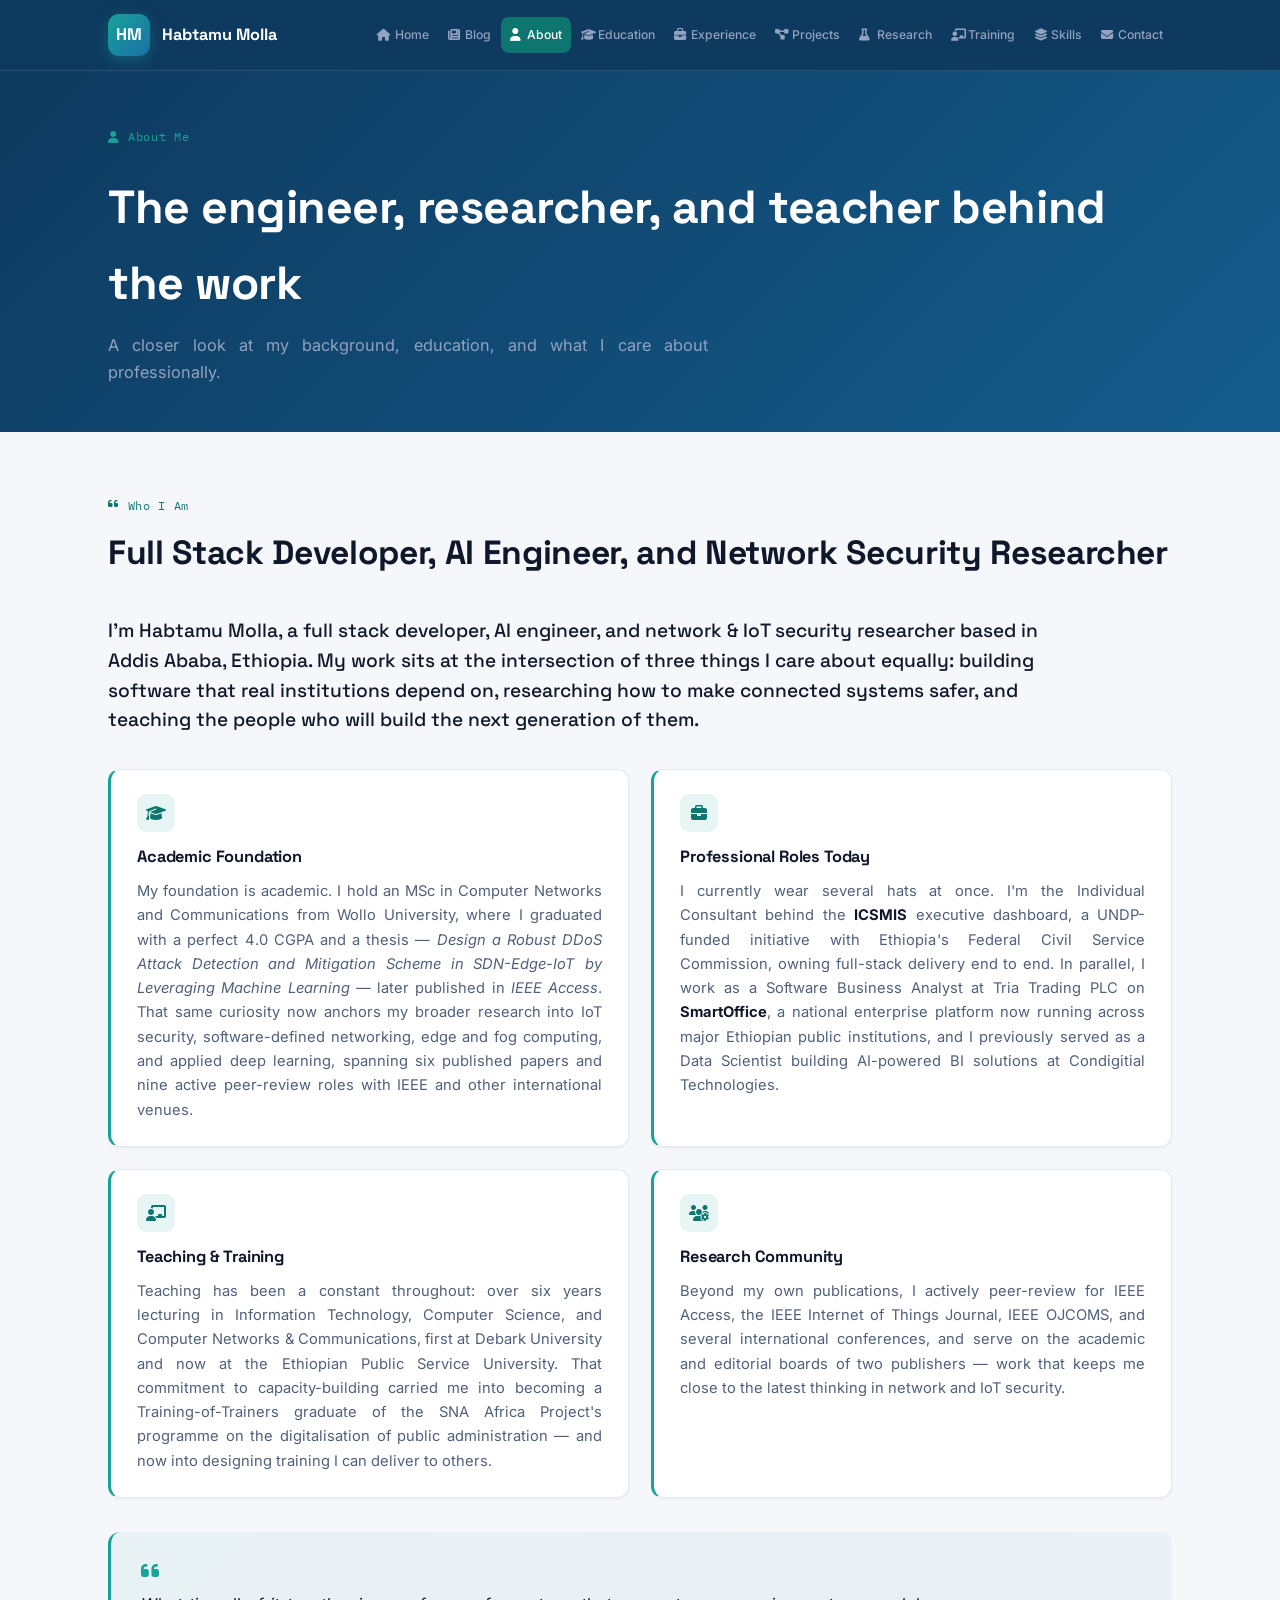
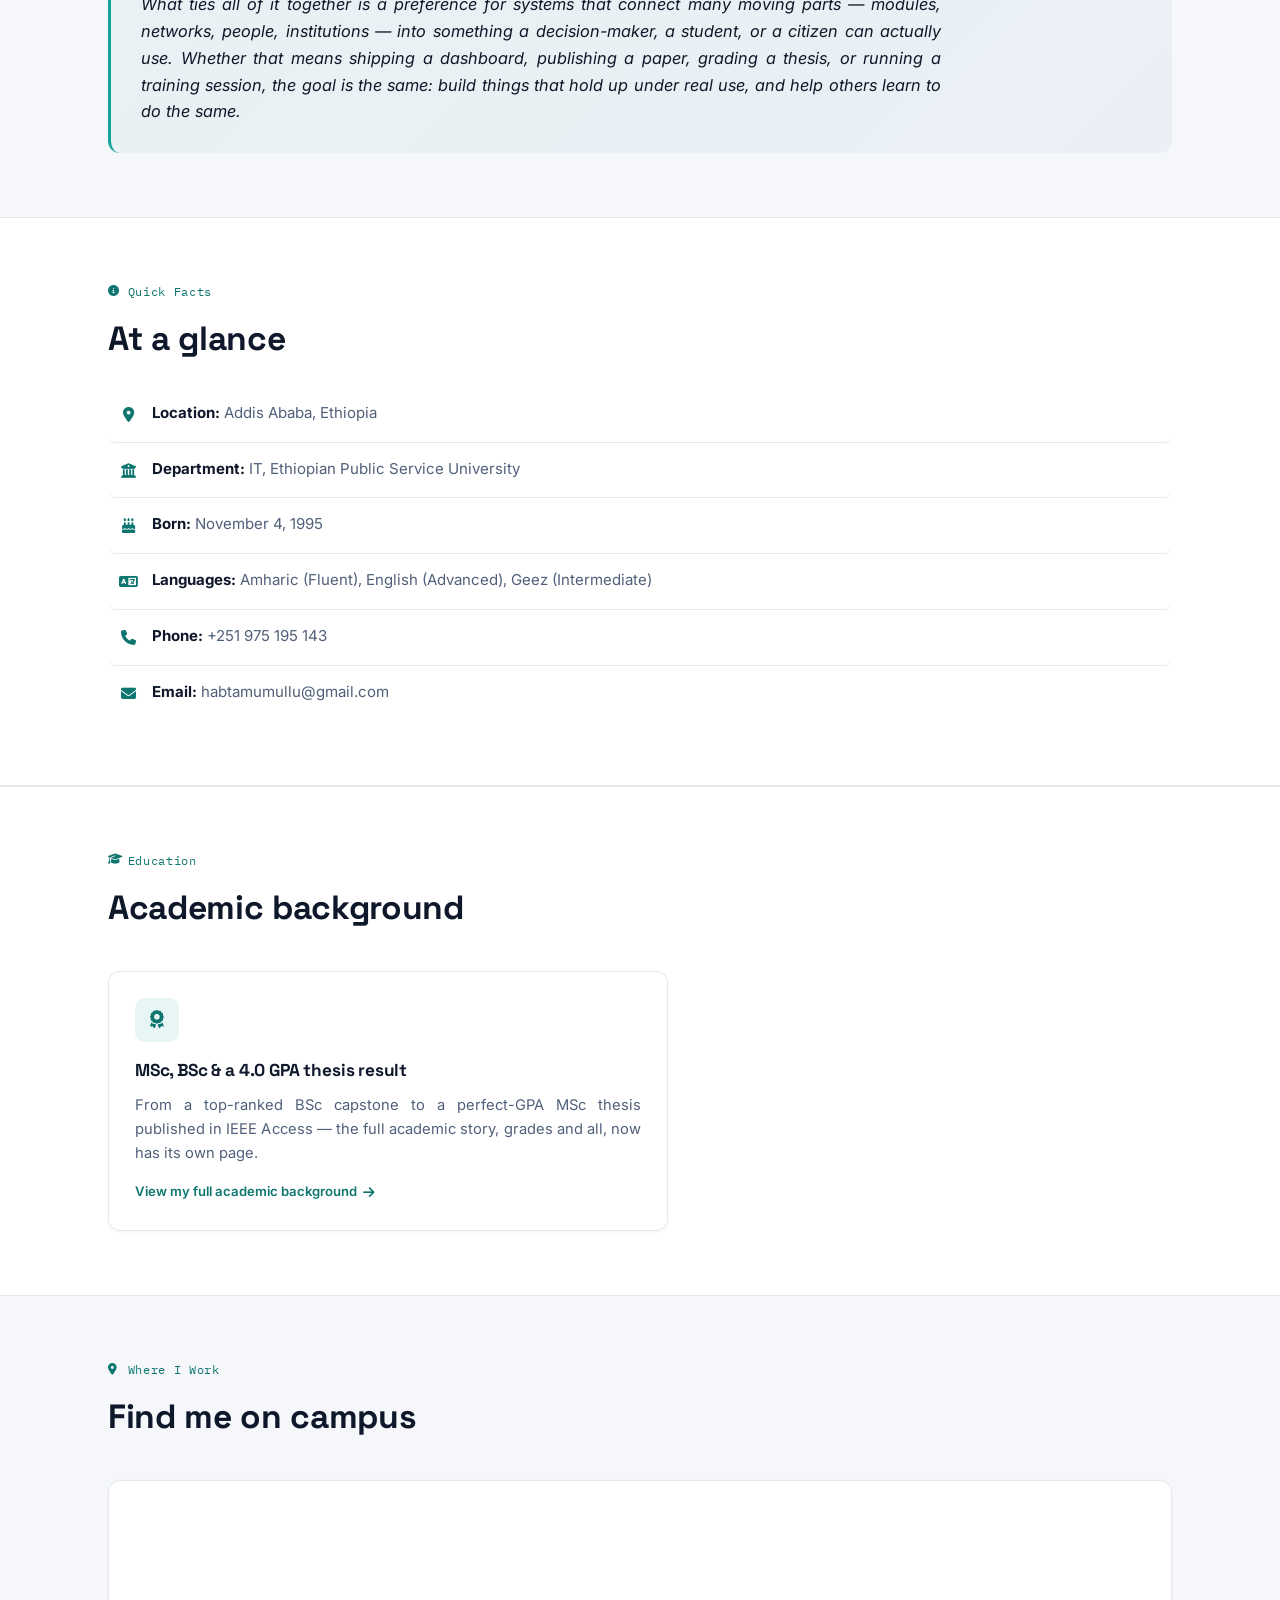
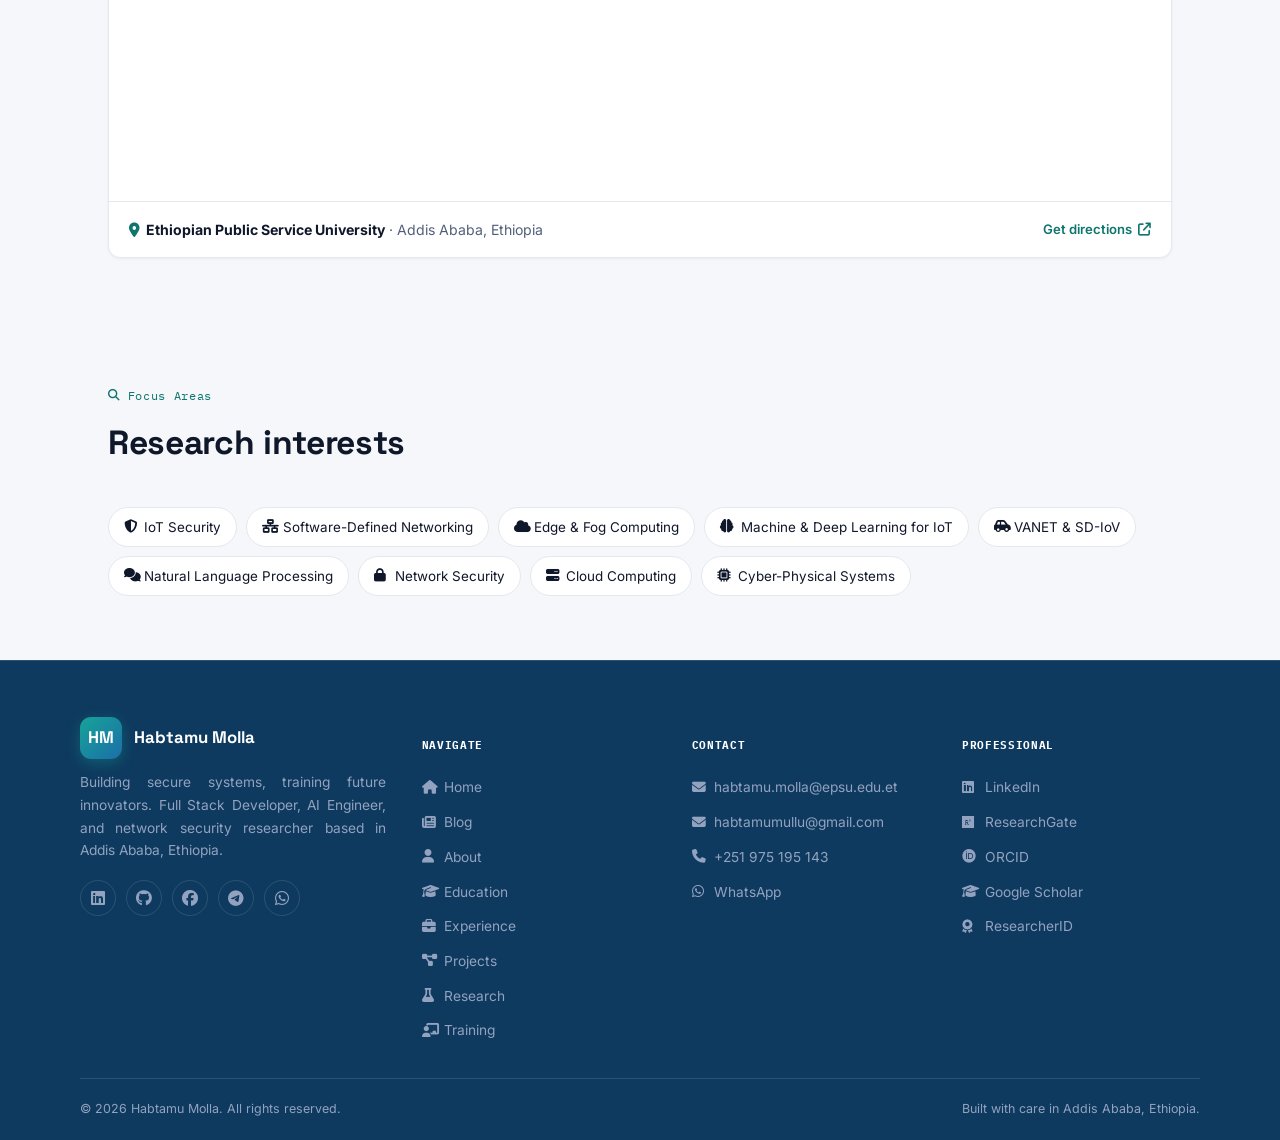
==== commit bef76e01: "Add the first portfolio site update3" ====
--- a/about.html
+++ b/about.html
@@ -53,13 +53,36 @@
       <span class="sec-eyebrow mono"><i class="fa-solid fa-quote-left icon"></i>Who I Am</span>
       <h2>Full Stack Developer, AI Engineer, and Network Security Researcher</h2>
     </div>
-    <div style="max-width:76ch;">
-      <p style="color:var(--ink-soft);margin-bottom:16px;">I'm Habtamu Molla, a full stack developer, AI engineer, and network &amp; IoT security researcher based in Addis Ababa, Ethiopia. My work sits at the intersection of three things I care about equally: building software that real institutions depend on, researching how to make connected systems safer, and teaching the people who will build the next generation of them.</p>
-      <p style="color:var(--ink-soft);margin-bottom:16px;">My foundation is academic. I hold an MSc in Computer Networks and Communications from Wollo University, where I graduated with a perfect 4.0 CGPA and a thesis &mdash; <em>Design a Robust DDoS Attack Detection and Mitigation Scheme in SDN-Edge-IoT by Leveraging Machine Learning</em> &mdash; that was later published in <em>IEEE Access</em>. That same curiosity about securing connected systems now anchors my broader research into IoT security, software-defined networking, edge and fog computing, and applied deep learning, work that has produced six published papers and nine active peer-review roles with IEEE and other international venues.</p>
-      <p style="color:var(--ink-soft);margin-bottom:16px;">Professionally, I currently wear several hats at once. I'm the Individual Consultant behind the <strong style="color:var(--ink);">ICSMIS</strong> executive dashboard, a UNDP-funded initiative with Ethiopia's Federal Civil Service Commission, where I own full-stack delivery end to end &mdash; from requirements to deployment and post-launch support. In parallel, I work as a Software Business Analyst at Tria Trading PLC on <strong style="color:var(--ink);">SmartOffice</strong>, a national enterprise platform now running across major Ethiopian public institutions, and I previously served as a Data Scientist building AI-powered BI solutions and machine learning models at Condigitial Technologies.</p>
-      <p style="color:var(--ink-soft);margin-bottom:16px;">Teaching has been a constant throughout: I've spent over six years lecturing in Information Technology, Computer Science, and Computer Networks &amp; Communications, first at Debark University and now at the Ethiopian Public Service University. That commitment to capacity-building carried me into becoming a Training-of-Trainers graduate of the SNA Africa Project's programme on the digitalisation of public administration &mdash; and now into designing training I can deliver to others on cybersecurity, AI, cloud computing, and digital-transformation project management.</p>
-      <p style="color:var(--ink-soft);">What ties all of it together is a preference for systems that connect many moving parts &mdash; modules, networks, people, institutions &mdash; into something a decision-maker, a student, or a citizen can actually use. Whether that means shipping a dashboard, publishing a paper, grading a thesis, or running a training session, the goal is the same: build things that hold up under real use, and help others learn to do the same.</p>
-    </div>
+
+    <p class="bio-lede">I'm Habtamu Molla, a full stack developer, AI engineer, and network &amp; IoT security researcher based in Addis Ababa, Ethiopia. My work sits at the intersection of three things I care about equally: building software that real institutions depend on, researching how to make connected systems safer, and teaching the people who will build the next generation of them.</p>
+
+    <div class="bio-grid">
+      <div class="bio-item">
+        <div class="bio-item-icon"><i class="fa-solid fa-graduation-cap"></i></div>
+        <h3>Academic Foundation</h3>
+        <p>My foundation is academic. I hold an MSc in Computer Networks and Communications from Wollo University, where I graduated with a perfect 4.0 CGPA and a thesis &mdash; <em>Design a Robust DDoS Attack Detection and Mitigation Scheme in SDN-Edge-IoT by Leveraging Machine Learning</em> &mdash; later published in <em>IEEE Access</em>. That same curiosity now anchors my broader research into IoT security, software-defined networking, edge and fog computing, and applied deep learning, spanning six published papers and nine active peer-review roles with IEEE and other international venues.</p>
+      </div>
+      <div class="bio-item">
+        <div class="bio-item-icon"><i class="fa-solid fa-briefcase"></i></div>
+        <h3>Professional Roles Today</h3>
+        <p>I currently wear several hats at once. I'm the Individual Consultant behind the <strong style="color:var(--ink);">ICSMIS</strong> executive dashboard, a UNDP-funded initiative with Ethiopia's Federal Civil Service Commission, owning full-stack delivery end to end. In parallel, I work as a Software Business Analyst at Tria Trading PLC on <strong style="color:var(--ink);">SmartOffice</strong>, a national enterprise platform now running across major Ethiopian public institutions, and I previously served as a Data Scientist building AI-powered BI solutions at Condigitial Technologies.</p>
+      </div>
+      <div class="bio-item">
+        <div class="bio-item-icon"><i class="fa-solid fa-chalkboard-user"></i></div>
+        <h3>Teaching &amp; Training</h3>
+        <p>Teaching has been a constant throughout: over six years lecturing in Information Technology, Computer Science, and Computer Networks &amp; Communications, first at Debark University and now at the Ethiopian Public Service University. That commitment to capacity-building carried me into becoming a Training-of-Trainers graduate of the SNA Africa Project's programme on the digitalisation of public administration &mdash; and now into designing training I can deliver to others.</p>
+      </div>
+      <div class="bio-item">
+        <div class="bio-item-icon"><i class="fa-solid fa-users-gear"></i></div>
+        <h3>Research Community</h3>
+        <p>Beyond my own publications, I actively peer-review for IEEE Access, the IEEE Internet of Things Journal, IEEE OJCOMS, and several international conferences, and serve on the academic and editorial boards of two publishers &mdash; work that keeps me close to the latest thinking in network and IoT security.</p>
+      </div>
+    </div>
+
+    <blockquote class="bio-quote">
+      <i class="fa-solid fa-quote-left"></i>
+      <p>What ties all of it together is a preference for systems that connect many moving parts &mdash; modules, networks, people, institutions &mdash; into something a decision-maker, a student, or a citizen can actually use. Whether that means shipping a dashboard, publishing a paper, grading a thesis, or running a training session, the goal is the same: build things that hold up under real use, and help others learn to do the same.</p>
+    </blockquote>
   </div>
 </section>
 
--- a/assets/styles.css
+++ b/assets/styles.css
@@ -124,6 +124,7 @@
 .grid-3{display:grid;grid-template-columns:repeat(3,1fr);gap:20px;}
 /* when a grid ends on a lone odd item, let it span the full row instead of leaving a gap */
 .grid-2 > *:last-child:nth-child(odd){grid-column:1 / -1;}
+.grid-3 > *:nth-last-child(1):nth-child(3n+1){grid-column:1 / -1;}
 .card{
   background:var(--card);border:1px solid var(--line);border-radius:var(--radius);
   padding:26px;box-shadow:0 1px 3px rgba(15,23,42,0.05);
@@ -157,6 +158,35 @@
 /* Justified body copy for a cleaner, more considered read */
 p{text-align:justify;text-justify:inter-word;}
 .eyebrow, .sec-eyebrow, .mono, .badge, .tag, .pill, .t-date, .brand-tag, .lede{text-align:left;}
+
+/* ---------------- About page: structured bio ---------------- */
+.bio-lede{
+  font-family:'Space Grotesk';font-size:1.2rem;font-weight:500;color:var(--ink);
+  max-width:78ch;margin:0 0 34px;text-align:left;line-height:1.55;
+}
+.bio-grid{display:grid;grid-template-columns:1fr 1fr;gap:22px;margin-bottom:34px;}
+.bio-item{
+  background:var(--card);border:1px solid var(--line);border-left:3px solid var(--signal);
+  border-radius:var(--radius);padding:24px 26px;
+  transition:border-color .25s, transform .25s cubic-bezier(.2,.8,.2,1), box-shadow .25s;
+  box-shadow:0 1px 3px rgba(15,23,42,0.05);
+}
+.bio-item:hover{transform:translateY(-4px);box-shadow:0 16px 30px -16px rgba(15,23,42,0.2);border-left-color:var(--spark);}
+.bio-item-icon{
+  width:38px;height:38px;border-radius:9px;background:rgba(23,163,152,0.1);color:var(--signal-dark);
+  display:flex;align-items:center;justify-content:center;font-size:1rem;margin-bottom:12px;
+}
+.bio-item h3{font-size:1.02rem;margin-bottom:8px;}
+.bio-item p{color:var(--ink-soft);font-size:0.92rem;margin:0;}
+.bio-quote{
+  position:relative;background:linear-gradient(135deg,rgba(23,163,152,0.06),rgba(27,111,168,0.05));
+  border-left:3px solid var(--signal);border-radius:var(--radius);padding:28px 30px;margin:0;
+}
+.bio-quote i{color:var(--signal);font-size:1.3rem;margin-bottom:10px;display:block;}
+.bio-quote p{color:var(--ink);font-size:1.02rem;font-style:italic;margin:0;max-width:80ch;}
+@media (max-width:760px){
+  .bio-grid{grid-template-columns:1fr;}
+}
 
 /* ---------------- Timeline ---------------- */
 .timeline{position:relative;padding-left:30px;}
@@ -282,20 +312,24 @@
 }
 
 /* ---------------- Blog / News feed ---------------- */
-.news-feed{max-width:760px;}
+.blog-layout{display:grid;grid-template-columns:1.9fr 1fr;gap:32px;align-items:start;}
+.news-feed{min-width:0;}
 .news-card{
-  position:relative;background:var(--card);border:1px solid var(--line);border-radius:var(--radius);
-  padding:26px 28px;margin-bottom:20px;box-shadow:0 1px 3px rgba(15,23,42,0.05);
+  position:relative;background:var(--card);border:1px solid var(--line);border-left:4px solid var(--signal);
+  border-radius:var(--radius);padding:26px 28px;margin-bottom:22px;box-shadow:0 1px 3px rgba(15,23,42,0.05);
+  scroll-margin-top:96px;
   transition:border-color .25s, transform .25s cubic-bezier(.2,.8,.2,1), box-shadow .25s;
 }
-.news-card:hover{border-color:var(--signal);transform:translateY(-4px) translateX(2px);box-shadow:0 18px 34px -16px rgba(15,23,42,0.2);}
-.news-card.is-latest{border-color:var(--spark);}
+.news-card:hover{border-color:var(--signal);transform:translateY(-4px);box-shadow:0 18px 34px -16px rgba(15,23,42,0.2);}
+.news-card.is-latest{border-left-color:var(--spark);}
+.news-card.is-hidden{display:none;}
 .news-latest-ribbon{
   position:absolute;top:-11px;left:24px;background:var(--spark);color:#3A2703;
   font-family:'IBM Plex Mono';font-size:0.64rem;font-weight:700;letter-spacing:0.05em;
   padding:4px 12px;border-radius:20px;box-shadow:0 4px 10px rgba(226,166,59,0.4);
 }
-.news-meta{display:flex;align-items:center;flex-wrap:wrap;gap:12px;margin-bottom:12px;}
+.news-meta{display:flex;align-items:center;flex-wrap:wrap;gap:16px;margin-bottom:14px;font-size:0.82rem;color:var(--ink-soft);}
+.news-meta span{display:flex;align-items:center;gap:6px;}
 .news-category{
   display:inline-flex;align-items:center;gap:6px;font-family:'IBM Plex Mono';font-size:0.66rem;
   letter-spacing:0.04em;padding:4px 11px;border-radius:20px;font-weight:600;
@@ -305,18 +339,48 @@
 .news-category.cat-recognition{background:rgba(226,166,59,0.16);color:#8a5c0a;}
 .news-category.cat-training{background:rgba(155,90,200,0.12);color:#7a3fa0;}
 .news-category.cat-milestone{background:rgba(220,80,80,0.1);color:#b5443f;}
-.news-time{font-family:'IBM Plex Mono';font-size:0.75rem;color:var(--ink-soft);display:flex;align-items:center;gap:6px;}
-.news-card h3{font-size:1.12rem;margin-bottom:9px;}
-.news-card p{color:var(--ink-soft);font-size:0.94rem;margin:0;}
-.news-icon-badge{
-  position:absolute;top:26px;right:26px;width:38px;height:38px;border-radius:10px;
-  background:rgba(23,163,152,0.1);color:var(--signal-dark);display:flex;align-items:center;justify-content:center;
-  font-size:1rem;
-}
-@media (max-width:640px){
-  .news-icon-badge{display:none;}
-}
-
+.news-card h3{font-size:1.28rem;margin-bottom:10px;}
+.news-card p{color:var(--ink-soft);font-size:0.95rem;margin:0;}
+.news-detail{display:none;margin-top:12px;padding-top:12px;border-top:1px dashed var(--line);}
+.news-detail.is-open{display:block;}
+.news-actions{display:flex;align-items:center;justify-content:space-between;flex-wrap:wrap;gap:14px;margin-top:20px;}
+.news-readmore{
+  display:inline-flex;align-items:center;gap:8px;font-size:0.86rem;font-weight:600;color:var(--brand);
+  background:transparent;border:1.5px solid var(--brand-2);border-radius:8px;padding:9px 18px;cursor:pointer;
+  transition:background .2s, color .2s, transform .2s;
+}
+.news-readmore:hover{background:var(--brand-2);color:#fff;transform:translateY(-2px);}
+.news-readmore .icon{transition:transform .25s;}
+.news-readmore.is-open .icon{transform:rotate(90deg);}
+.news-share{
+  display:inline-flex;align-items:center;gap:7px;font-size:0.86rem;color:var(--ink-soft);
+  background:none;border:none;cursor:pointer;transition:color .2s;
+}
+.news-share:hover{color:var(--signal-dark);}
+.news-share .news-share-label{transition:opacity .15s;}
+
+/* ---------------- Blog sidebar ---------------- */
+.blog-sidebar{position:sticky;top:96px;display:flex;flex-direction:column;gap:22px;}
+.sidebar-card{background:var(--card);border:1px solid var(--line);border-radius:var(--radius);padding:24px;box-shadow:0 1px 3px rgba(15,23,42,0.05);}
+.sidebar-card h4{font-size:1.02rem;margin-bottom:14px;padding-bottom:12px;border-bottom:1px solid var(--line);}
+.recent-post-item{display:block;padding:12px 0;border-bottom:1px dashed var(--line);transition:transform .18s;}
+.recent-post-item:last-child{border-bottom:none;padding-bottom:0;}
+.recent-post-item:hover{transform:translateX(4px);}
+.recent-post-item .rp-title{font-size:0.9rem;font-weight:600;color:var(--ink);display:block;margin-bottom:5px;}
+.recent-post-item:hover .rp-title{color:var(--signal-dark);}
+.recent-post-item .rp-date{font-size:0.76rem;color:var(--ink-soft);display:flex;align-items:center;gap:6px;}
+.topic-pill-row{display:flex;flex-wrap:wrap;gap:9px;}
+.topic-pill{
+  font-size:0.8rem;padding:7px 13px;border-radius:20px;background:var(--paper);border:1px solid var(--line);
+  color:var(--ink-soft);cursor:pointer;transition:all .18s;
+}
+.topic-pill:hover{border-color:var(--signal);color:var(--signal-dark);}
+.topic-pill.active{background:var(--signal);border-color:var(--signal);color:#fff;font-weight:600;}
+
+@media (max-width:900px){
+  .blog-layout{grid-template-columns:1fr;}
+  .blog-sidebar{position:static;}
+}
 
 .contact-form{background:var(--card);border:1px solid var(--line);border-radius:var(--radius);padding:30px;box-shadow:0 1px 3px rgba(15,23,42,0.05);}
 .form-row{margin-bottom:18px;}
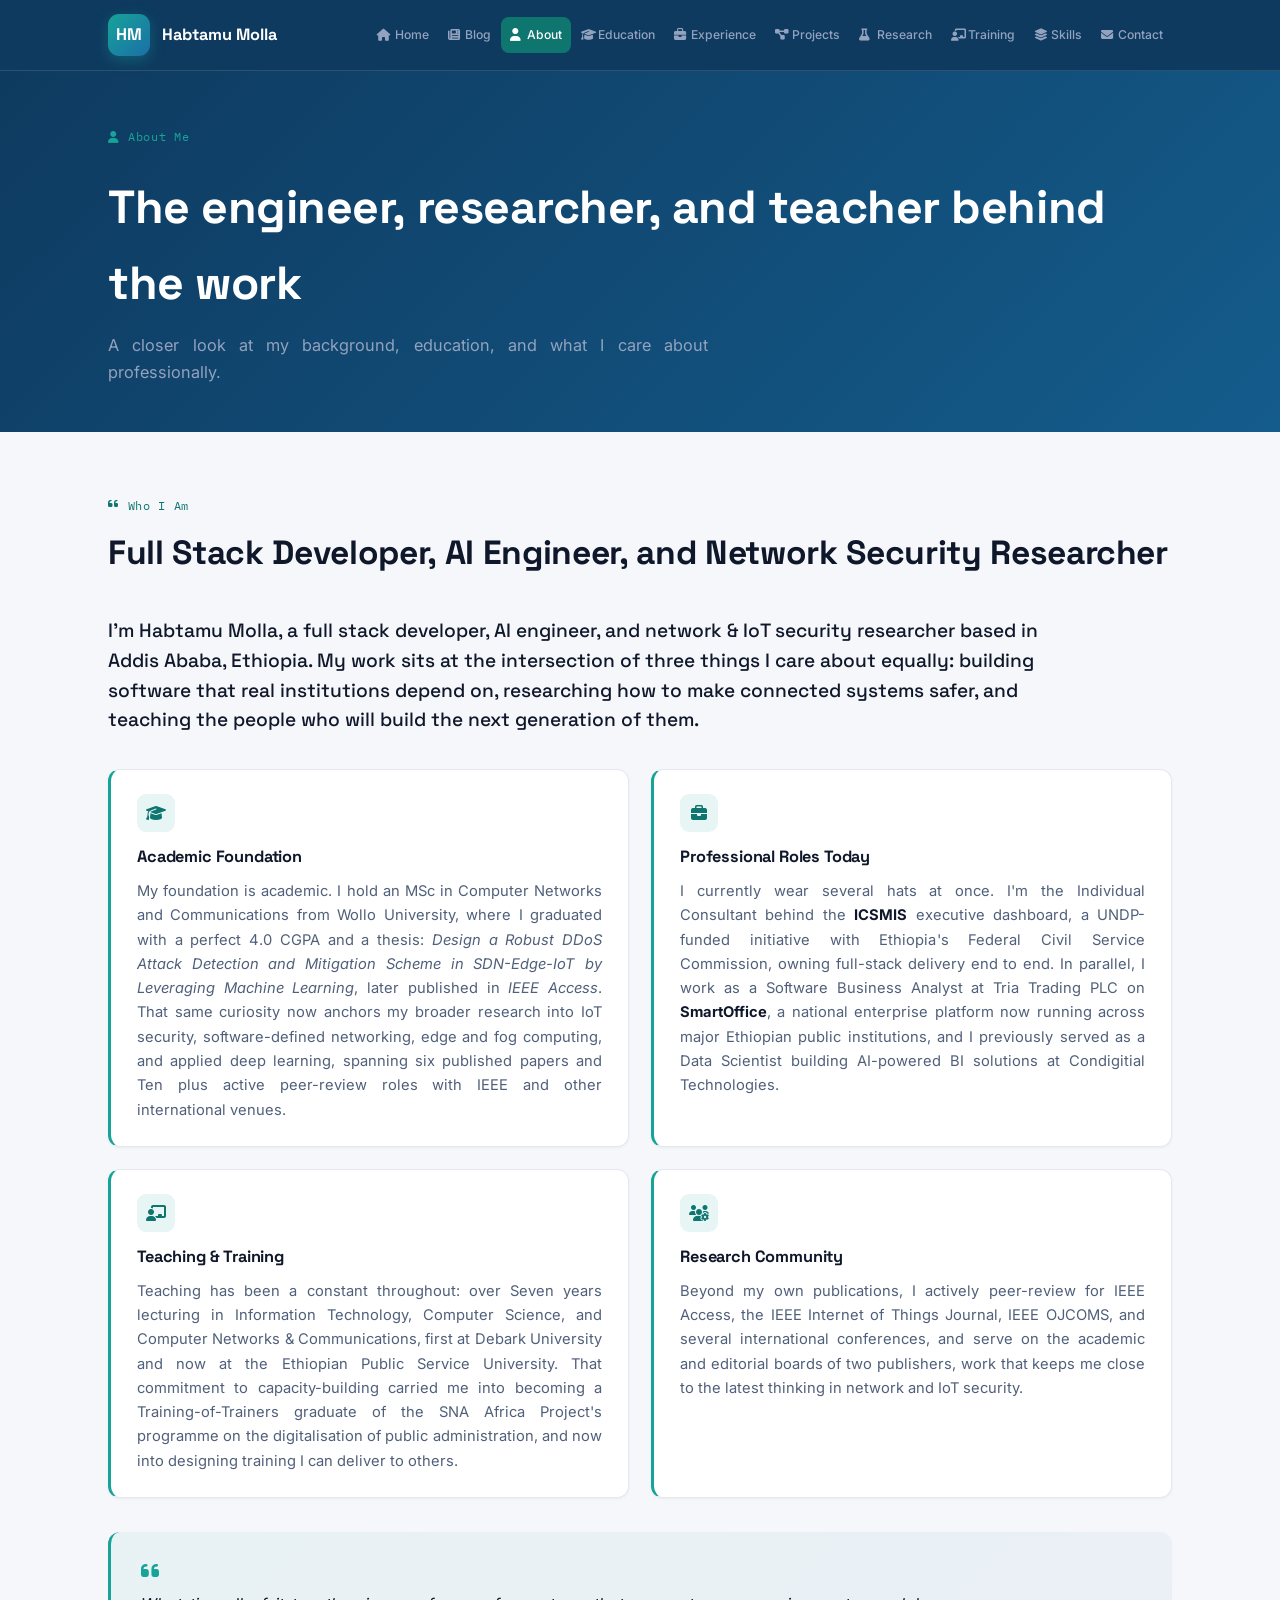
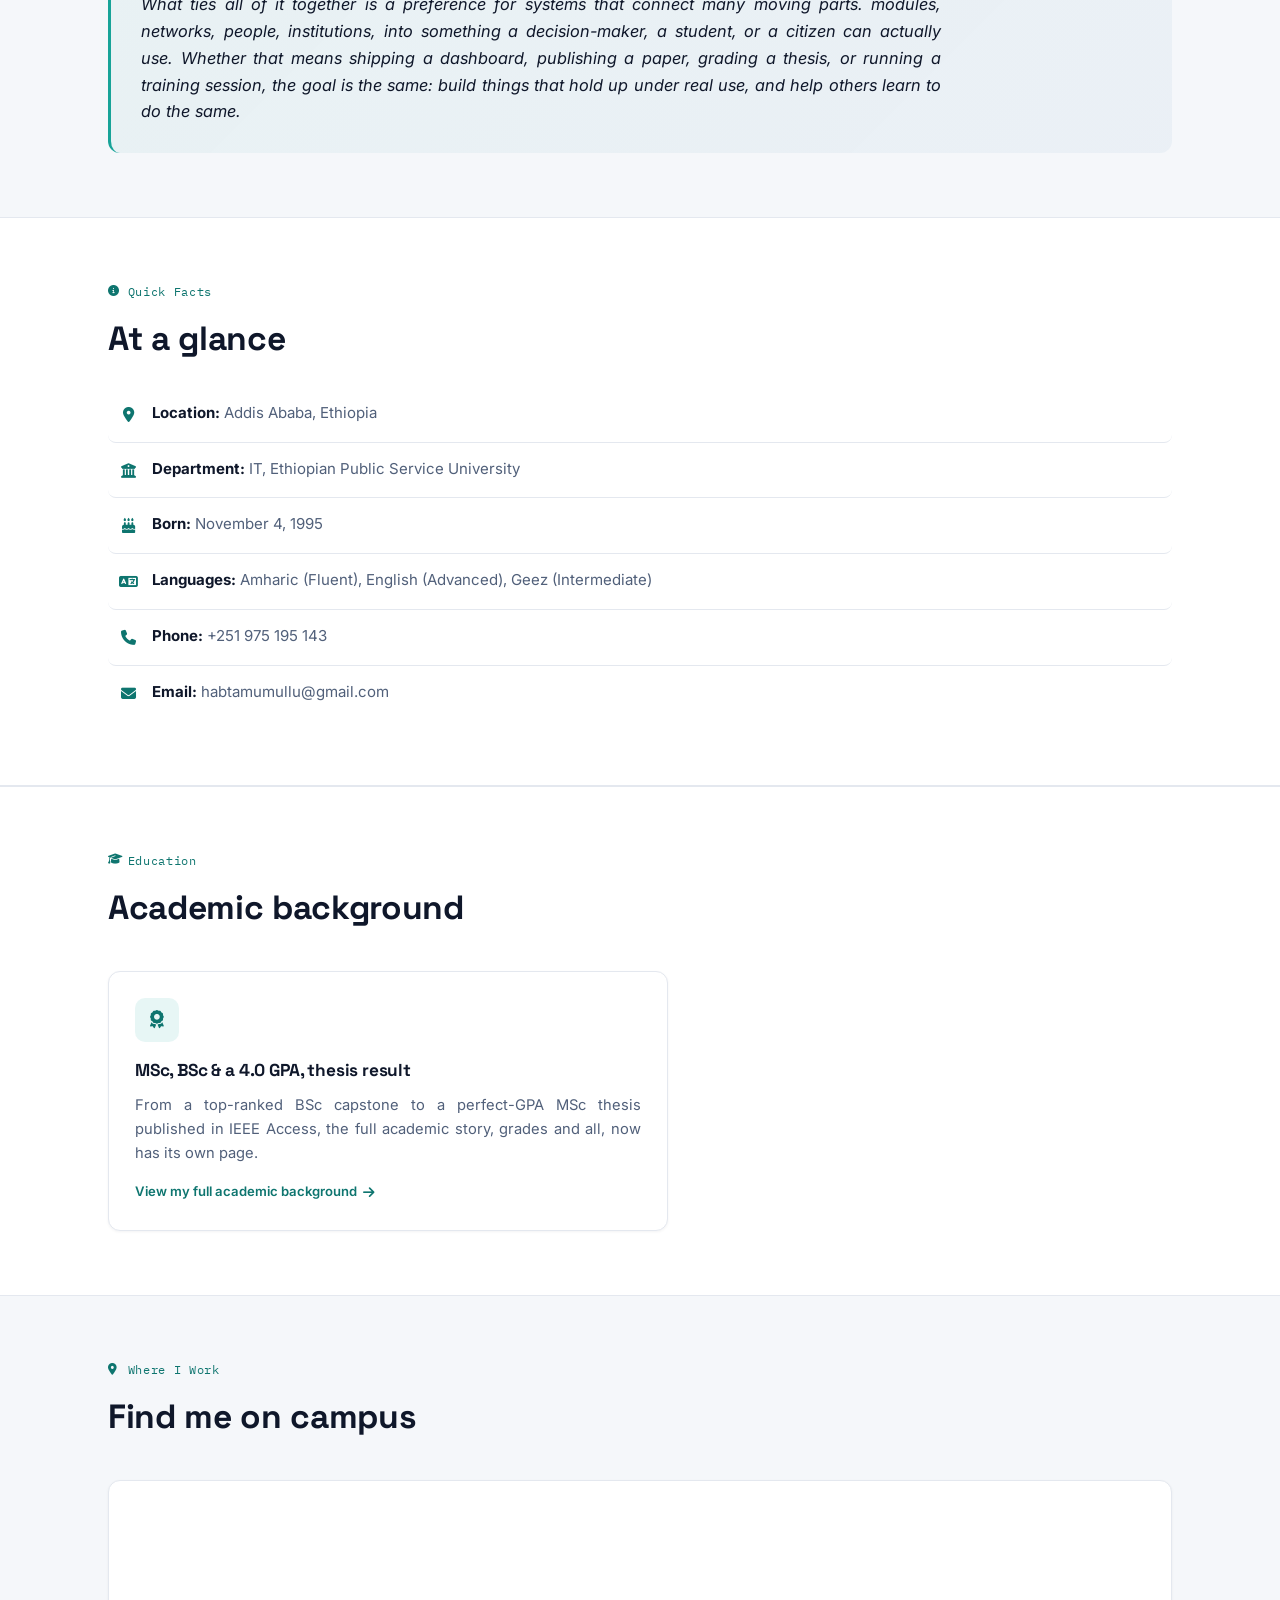
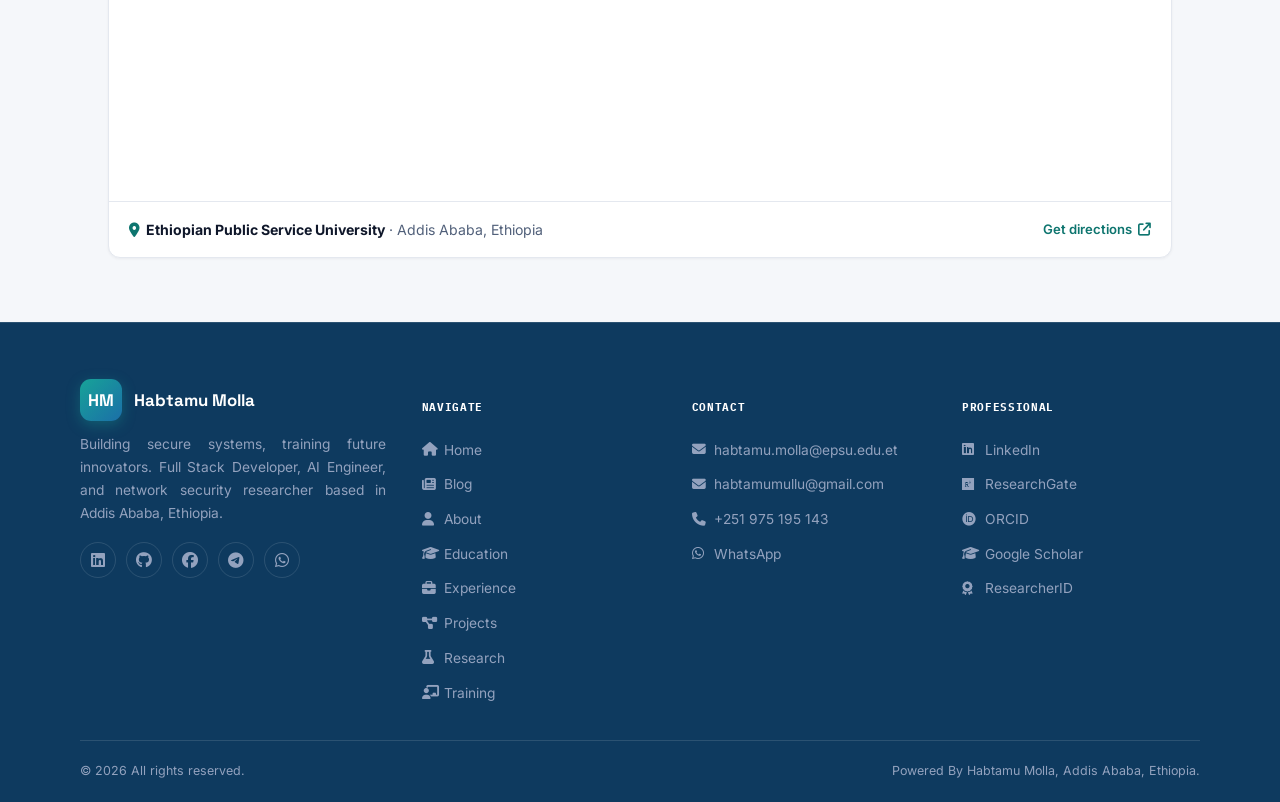
==== commit ffb407b9: "Update academic and professional details in about.html" ====
--- a/about.html
+++ b/about.html
@@ -60,7 +60,7 @@
       <div class="bio-item">
         <div class="bio-item-icon"><i class="fa-solid fa-graduation-cap"></i></div>
         <h3>Academic Foundation</h3>
-        <p>My foundation is academic. I hold an MSc in Computer Networks and Communications from Wollo University, where I graduated with a perfect 4.0 CGPA and a thesis &mdash; <em>Design a Robust DDoS Attack Detection and Mitigation Scheme in SDN-Edge-IoT by Leveraging Machine Learning</em> &mdash; later published in <em>IEEE Access</em>. That same curiosity now anchors my broader research into IoT security, software-defined networking, edge and fog computing, and applied deep learning, spanning six published papers and nine active peer-review roles with IEEE and other international venues.</p>
+        <p>My foundation is academic. I hold an MSc in Computer Networks and Communications from Wollo University, where I graduated with a perfect 4.0 CGPA and a thesis: <em>Design a Robust DDoS Attack Detection and Mitigation Scheme in SDN-Edge-IoT by Leveraging Machine Learning</em>, later published in <em>IEEE Access</em>. That same curiosity now anchors my broader research into IoT security, software-defined networking, edge and fog computing, and applied deep learning, spanning six published papers and Ten plus active peer-review roles with IEEE and other international venues.</p>
       </div>
       <div class="bio-item">
         <div class="bio-item-icon"><i class="fa-solid fa-briefcase"></i></div>
@@ -70,18 +70,18 @@
       <div class="bio-item">
         <div class="bio-item-icon"><i class="fa-solid fa-chalkboard-user"></i></div>
         <h3>Teaching &amp; Training</h3>
-        <p>Teaching has been a constant throughout: over six years lecturing in Information Technology, Computer Science, and Computer Networks &amp; Communications, first at Debark University and now at the Ethiopian Public Service University. That commitment to capacity-building carried me into becoming a Training-of-Trainers graduate of the SNA Africa Project's programme on the digitalisation of public administration &mdash; and now into designing training I can deliver to others.</p>
+        <p>Teaching has been a constant throughout: over Seven years lecturing in Information Technology, Computer Science, and Computer Networks &amp; Communications, first at Debark University and now at the Ethiopian Public Service University. That commitment to capacity-building carried me into becoming a Training-of-Trainers graduate of the SNA Africa Project's programme on the digitalisation of public administration, and now into designing training I can deliver to others.</p>
       </div>
       <div class="bio-item">
         <div class="bio-item-icon"><i class="fa-solid fa-users-gear"></i></div>
         <h3>Research Community</h3>
-        <p>Beyond my own publications, I actively peer-review for IEEE Access, the IEEE Internet of Things Journal, IEEE OJCOMS, and several international conferences, and serve on the academic and editorial boards of two publishers &mdash; work that keeps me close to the latest thinking in network and IoT security.</p>
+        <p>Beyond my own publications, I actively peer-review for IEEE Access, the IEEE Internet of Things Journal, IEEE OJCOMS, and several international conferences, and serve on the academic and editorial boards of two publishers, work that keeps me close to the latest thinking in network and IoT security.</p>
       </div>
     </div>
 
     <blockquote class="bio-quote">
       <i class="fa-solid fa-quote-left"></i>
-      <p>What ties all of it together is a preference for systems that connect many moving parts &mdash; modules, networks, people, institutions &mdash; into something a decision-maker, a student, or a citizen can actually use. Whether that means shipping a dashboard, publishing a paper, grading a thesis, or running a training session, the goal is the same: build things that hold up under real use, and help others learn to do the same.</p>
+      <p>What ties all of it together is a preference for systems that connect many moving parts. modules, networks, people, institutions, into something a decision-maker, a student, or a citizen can actually use. Whether that means shipping a dashboard, publishing a paper, grading a thesis, or running a training session, the goal is the same: build things that hold up under real use, and help others learn to do the same.</p>
     </blockquote>
   </div>
 </section>
@@ -115,8 +115,8 @@
     </div>
     <div class="card" style="max-width:560px;">
       <div class="card-icon"><i class="fa-solid fa-award"></i></div>
-      <h3>MSc, BSc &amp; a 4.0 GPA thesis result</h3>
-      <p>From a top-ranked BSc capstone to a perfect-GPA MSc thesis published in IEEE Access &mdash; the full academic story, grades and all, now has its own page.</p>
+      <h3>MSc, BSc &amp; a 4.0 GPA, thesis result</h3>
+      <p>From a top-ranked BSc capstone to a perfect-GPA MSc thesis published in IEEE Access, the full academic story, grades and all, now has its own page.</p>
       <a class="card-link" href="education">View my full academic background <i class="fa-solid fa-arrow-right"></i></a>
     </div>
   </div>
@@ -145,25 +145,7 @@
 </section>
 
 
-<section>
-  <div class="wrap">
-    <div class="sec-head">
-      <span class="sec-eyebrow mono"><i class="fa-solid fa-magnifying-glass icon"></i>Focus Areas</span>
-      <h2>Research interests</h2>
-    </div>
-    <div class="pill-row">
-      <span class="pill"><i class="fa-solid fa-shield-halved icon"></i>IoT Security</span>
-      <span class="pill"><i class="fa-solid fa-network-wired icon"></i>Software-Defined Networking</span>
-      <span class="pill"><i class="fa-solid fa-cloud icon"></i>Edge &amp; Fog Computing</span>
-      <span class="pill"><i class="fa-solid fa-brain icon"></i>Machine &amp; Deep Learning for IoT</span>
-      <span class="pill"><i class="fa-solid fa-car-side icon"></i>VANET &amp; SD-IoV</span>
-      <span class="pill"><i class="fa-solid fa-comments icon"></i>Natural Language Processing</span>
-      <span class="pill"><i class="fa-solid fa-lock icon"></i>Network Security</span>
-      <span class="pill"><i class="fa-solid fa-server icon"></i>Cloud Computing</span>
-      <span class="pill"><i class="fa-solid fa-microchip icon"></i>Cyber-Physical Systems</span>
-    </div>
-  </div>
-</section>
+
 
 <footer class="site-footer">
   <div class="wrap footer-top">
@@ -211,8 +193,8 @@
     </div>
   </div>
   <div class="wrap footer-bottom">
-    <span>&copy; <span class="js-year"></span> Habtamu Molla. All rights reserved.</span>
-    <span>Built with care in Addis Ababa, Ethiopia.</span>
+    <span>&copy; <span class="js-year"></span> All rights reserved.</span>
+    <span>Powered By Habtamu Molla, Addis Ababa, Ethiopia.</span>
   </div>
 </footer>
 
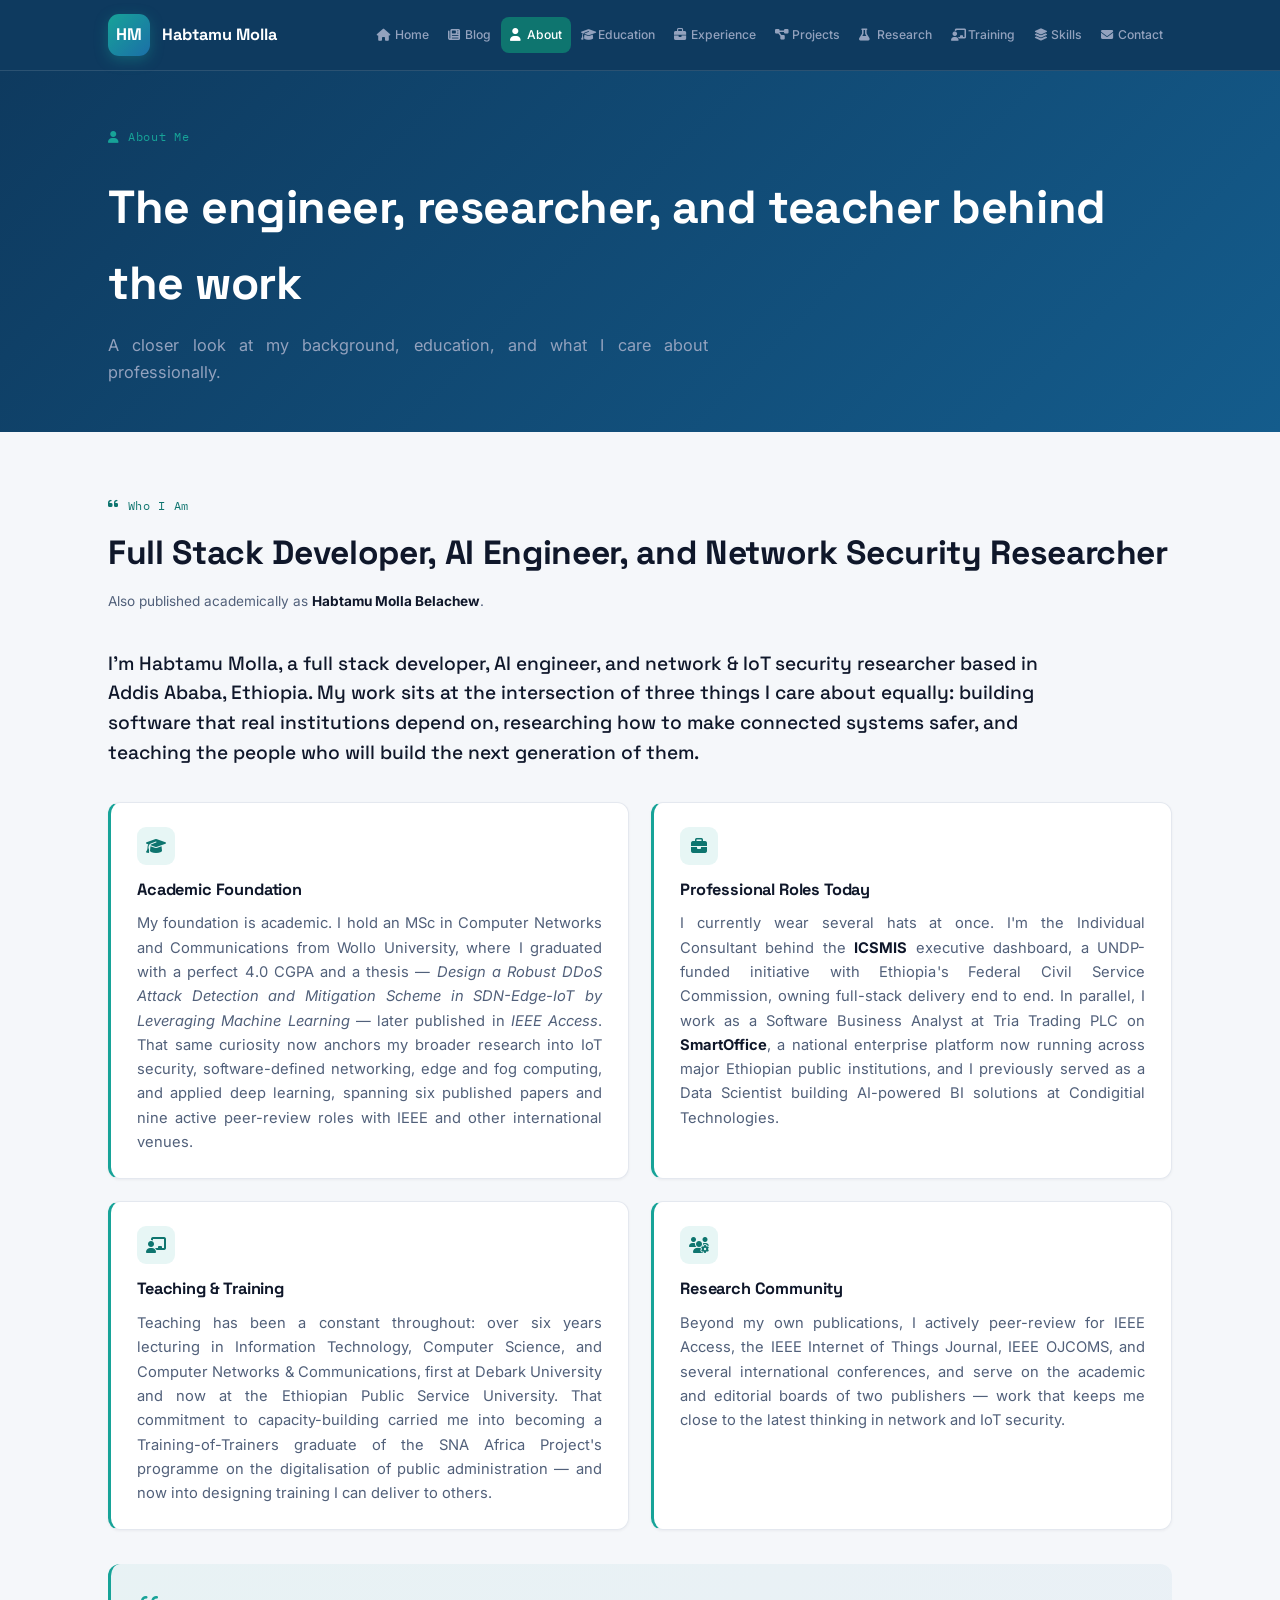
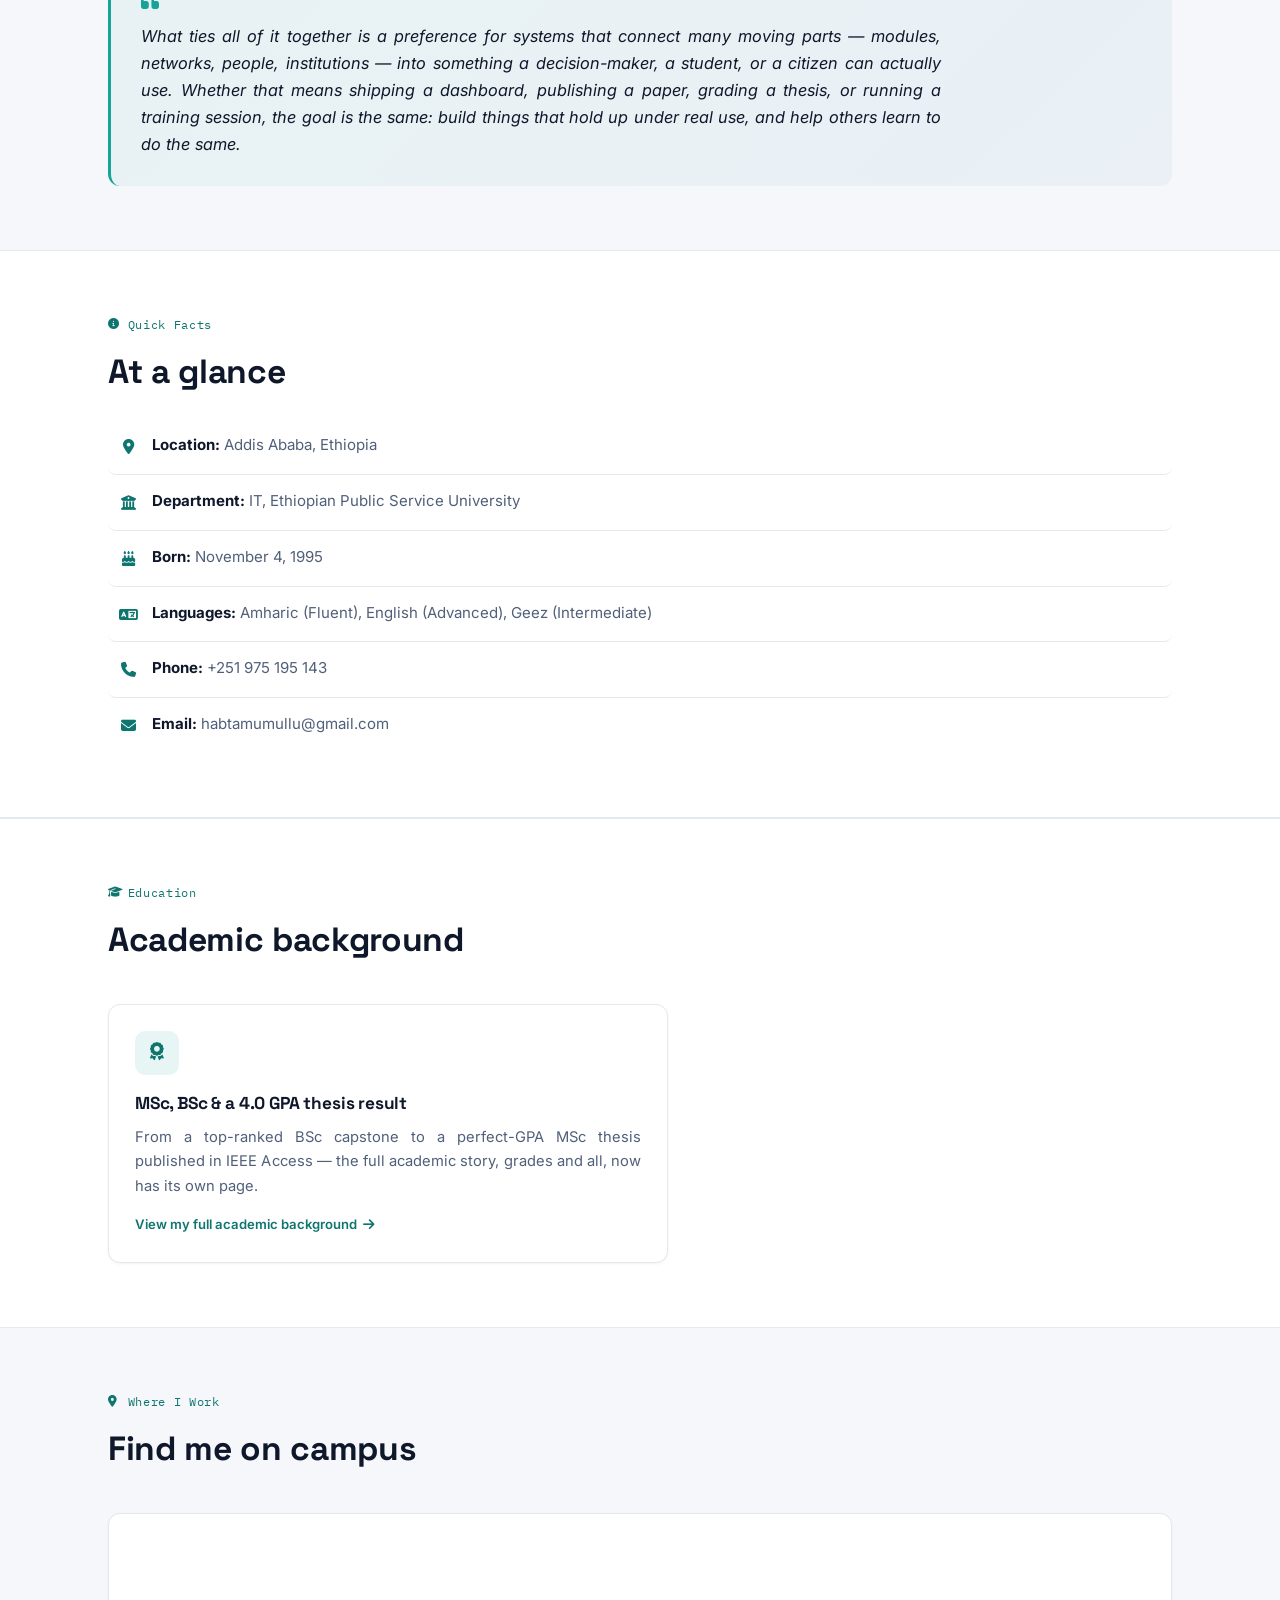
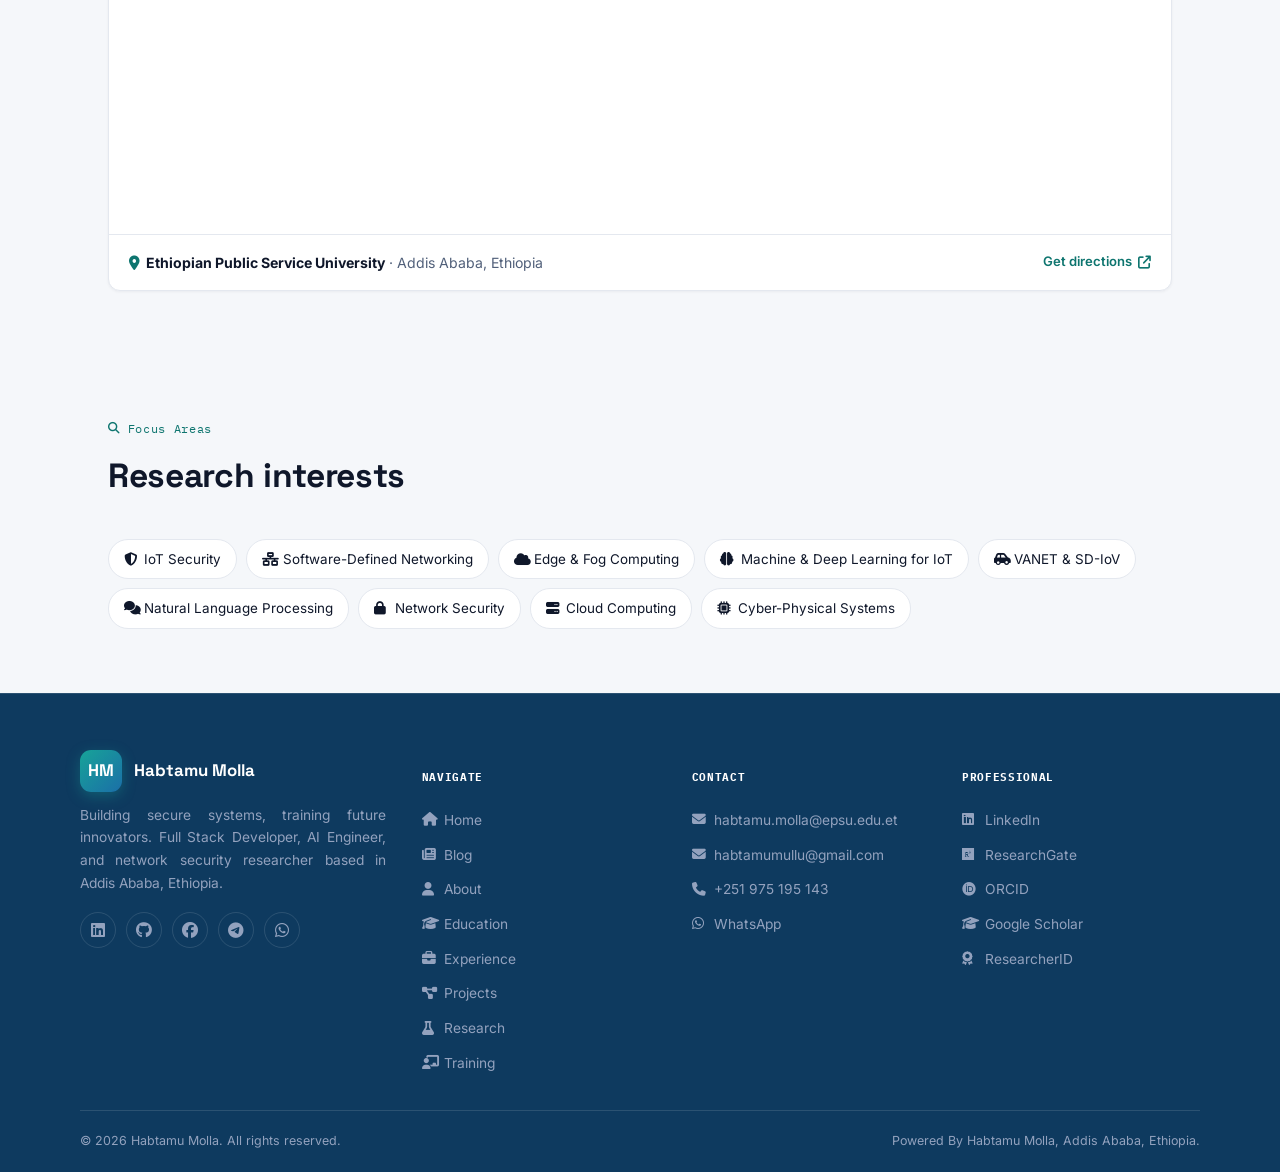
==== commit f01dae18: "Add Google Search Console verification" ====
--- a/about.html
+++ b/about.html
@@ -1,10 +1,12 @@
 <!DOCTYPE html>
+<!-- © 2026 Habtamu Molla. All rights reserved. This site's design and code are not licensed for reuse or redistribution without permission. -->
 <html lang="en">
 <head>
 <meta charset="UTF-8">
 <meta name="viewport" content="width=device-width, initial-scale=1.0">
-<title>About | Habtamu Molla</title>
-<meta name="description" content="Background, education, and research interests of Habtamu Molla.">
+<title>About | Habtamu Molla (Habtamu Molla Belachew)</title>
+<meta name="description" content="Background, education, and research interests of Habtamu Molla, also published as Habtamu Molla Belachew.">
+<meta name="google-site-verification" content="iqMxD6NgY4F2zrNZvsVdarxeiHT7VKi01zDI94SJOY4" />
 <link rel="preconnect" href="https://fonts.googleapis.com">
 <link rel="preconnect" href="https://fonts.gstatic.com" crossorigin>
 <link href="https://fonts.googleapis.com/css2?family=Space+Grotesk:wght@500;600;700&family=Inter:wght@400;500;600;700&family=IBM+Plex+Mono:wght@400;500&display=swap" rel="stylesheet">
@@ -52,6 +54,7 @@
     <div class="sec-head" style="max-width:100%;">
       <span class="sec-eyebrow mono"><i class="fa-solid fa-quote-left icon"></i>Who I Am</span>
       <h2>Full Stack Developer, AI Engineer, and Network Security Researcher</h2>
+      <p style="font-size:0.85rem;color:var(--ink-soft);margin-top:4px;">Also published academically as <strong style="color:var(--ink);">Habtamu Molla Belachew</strong>.</p>
     </div>
 
     <p class="bio-lede">I'm Habtamu Molla, a full stack developer, AI engineer, and network &amp; IoT security researcher based in Addis Ababa, Ethiopia. My work sits at the intersection of three things I care about equally: building software that real institutions depend on, researching how to make connected systems safer, and teaching the people who will build the next generation of them.</p>
@@ -60,7 +63,7 @@
       <div class="bio-item">
         <div class="bio-item-icon"><i class="fa-solid fa-graduation-cap"></i></div>
         <h3>Academic Foundation</h3>
-        <p>My foundation is academic. I hold an MSc in Computer Networks and Communications from Wollo University, where I graduated with a perfect 4.0 CGPA and a thesis: <em>Design a Robust DDoS Attack Detection and Mitigation Scheme in SDN-Edge-IoT by Leveraging Machine Learning</em>, later published in <em>IEEE Access</em>. That same curiosity now anchors my broader research into IoT security, software-defined networking, edge and fog computing, and applied deep learning, spanning six published papers and Ten plus active peer-review roles with IEEE and other international venues.</p>
+        <p>My foundation is academic. I hold an MSc in Computer Networks and Communications from Wollo University, where I graduated with a perfect 4.0 CGPA and a thesis &mdash; <em>Design a Robust DDoS Attack Detection and Mitigation Scheme in SDN-Edge-IoT by Leveraging Machine Learning</em> &mdash; later published in <em>IEEE Access</em>. That same curiosity now anchors my broader research into IoT security, software-defined networking, edge and fog computing, and applied deep learning, spanning six published papers and nine active peer-review roles with IEEE and other international venues.</p>
       </div>
       <div class="bio-item">
         <div class="bio-item-icon"><i class="fa-solid fa-briefcase"></i></div>
@@ -70,18 +73,18 @@
       <div class="bio-item">
         <div class="bio-item-icon"><i class="fa-solid fa-chalkboard-user"></i></div>
         <h3>Teaching &amp; Training</h3>
-        <p>Teaching has been a constant throughout: over Seven years lecturing in Information Technology, Computer Science, and Computer Networks &amp; Communications, first at Debark University and now at the Ethiopian Public Service University. That commitment to capacity-building carried me into becoming a Training-of-Trainers graduate of the SNA Africa Project's programme on the digitalisation of public administration, and now into designing training I can deliver to others.</p>
+        <p>Teaching has been a constant throughout: over six years lecturing in Information Technology, Computer Science, and Computer Networks &amp; Communications, first at Debark University and now at the Ethiopian Public Service University. That commitment to capacity-building carried me into becoming a Training-of-Trainers graduate of the SNA Africa Project's programme on the digitalisation of public administration &mdash; and now into designing training I can deliver to others.</p>
       </div>
       <div class="bio-item">
         <div class="bio-item-icon"><i class="fa-solid fa-users-gear"></i></div>
         <h3>Research Community</h3>
-        <p>Beyond my own publications, I actively peer-review for IEEE Access, the IEEE Internet of Things Journal, IEEE OJCOMS, and several international conferences, and serve on the academic and editorial boards of two publishers, work that keeps me close to the latest thinking in network and IoT security.</p>
+        <p>Beyond my own publications, I actively peer-review for IEEE Access, the IEEE Internet of Things Journal, IEEE OJCOMS, and several international conferences, and serve on the academic and editorial boards of two publishers &mdash; work that keeps me close to the latest thinking in network and IoT security.</p>
       </div>
     </div>
 
     <blockquote class="bio-quote">
       <i class="fa-solid fa-quote-left"></i>
-      <p>What ties all of it together is a preference for systems that connect many moving parts. modules, networks, people, institutions, into something a decision-maker, a student, or a citizen can actually use. Whether that means shipping a dashboard, publishing a paper, grading a thesis, or running a training session, the goal is the same: build things that hold up under real use, and help others learn to do the same.</p>
+      <p>What ties all of it together is a preference for systems that connect many moving parts &mdash; modules, networks, people, institutions &mdash; into something a decision-maker, a student, or a citizen can actually use. Whether that means shipping a dashboard, publishing a paper, grading a thesis, or running a training session, the goal is the same: build things that hold up under real use, and help others learn to do the same.</p>
     </blockquote>
   </div>
 </section>
@@ -99,8 +102,8 @@
           <li><span class="il-icon"><i class="fa-solid fa-building-columns"></i></span><span><strong>Department:</strong> IT, Ethiopian Public Service University</span></li>
           <li><span class="il-icon"><i class="fa-solid fa-cake-candles"></i></span><span><strong>Born:</strong> November 4, 1995</span></li>
           <li><span class="il-icon"><i class="fa-solid fa-language"></i></span><span><strong>Languages:</strong> Amharic (Fluent), English (Advanced), Geez (Intermediate)</span></li>
-          <li><span class="il-icon"><i class="fa-solid fa-phone"></i></span><span><strong>Phone:</strong> +251 975 195 143</span></li>
-          <li><span class="il-icon"><i class="fa-solid fa-envelope"></i></span><span><strong>Email:</strong> habtamumullu@gmail.com</span></li>
+          <li><span class="il-icon"><i class="fa-solid fa-phone"></i></span><span><strong>Phone:</strong> <a class="js-tel " data-n="251975195143" data-display="+251 975 195 143" href="#"><span class="js-contact-label">Loading&hellip;</span></a></span></li>
+          <li><span class="il-icon"><i class="fa-solid fa-envelope"></i></span><span><strong>Email:</strong> <a class="js-email " data-u="habtamumullu" data-d="gmail.com" href="#"><span class="js-contact-label">Loading&hellip;</span></a></span></li>
         </ul>
       </div>
     </div>
@@ -115,8 +118,8 @@
     </div>
     <div class="card" style="max-width:560px;">
       <div class="card-icon"><i class="fa-solid fa-award"></i></div>
-      <h3>MSc, BSc &amp; a 4.0 GPA, thesis result</h3>
-      <p>From a top-ranked BSc capstone to a perfect-GPA MSc thesis published in IEEE Access, the full academic story, grades and all, now has its own page.</p>
+      <h3>MSc, BSc &amp; a 4.0 GPA thesis result</h3>
+      <p>From a top-ranked BSc capstone to a perfect-GPA MSc thesis published in IEEE Access &mdash; the full academic story, grades and all, now has its own page.</p>
       <a class="card-link" href="education">View my full academic background <i class="fa-solid fa-arrow-right"></i></a>
     </div>
   </div>
@@ -145,7 +148,25 @@
 </section>
 
 
-
+<section>
+  <div class="wrap">
+    <div class="sec-head">
+      <span class="sec-eyebrow mono"><i class="fa-solid fa-magnifying-glass icon"></i>Focus Areas</span>
+      <h2>Research interests</h2>
+    </div>
+    <div class="pill-row">
+      <span class="pill"><i class="fa-solid fa-shield-halved icon"></i>IoT Security</span>
+      <span class="pill"><i class="fa-solid fa-network-wired icon"></i>Software-Defined Networking</span>
+      <span class="pill"><i class="fa-solid fa-cloud icon"></i>Edge &amp; Fog Computing</span>
+      <span class="pill"><i class="fa-solid fa-brain icon"></i>Machine &amp; Deep Learning for IoT</span>
+      <span class="pill"><i class="fa-solid fa-car-side icon"></i>VANET &amp; SD-IoV</span>
+      <span class="pill"><i class="fa-solid fa-comments icon"></i>Natural Language Processing</span>
+      <span class="pill"><i class="fa-solid fa-lock icon"></i>Network Security</span>
+      <span class="pill"><i class="fa-solid fa-server icon"></i>Cloud Computing</span>
+      <span class="pill"><i class="fa-solid fa-microchip icon"></i>Cyber-Physical Systems</span>
+    </div>
+  </div>
+</section>
 
 <footer class="site-footer">
   <div class="wrap footer-top">
@@ -161,7 +182,7 @@
           <a href="https://github.com/Habtamariam" target="_blank" rel="noopener" aria-label="GitHub"><i class="fa-brands fa-github"></i></a>
           <a href="https://web.facebook.com/habtamu.molla.3133" target="_blank" rel="noopener" aria-label="Facebook"><i class="fa-brands fa-facebook"></i></a>
           <a href="https://t.me/habtemaryiam" target="_blank" rel="noopener" aria-label="Telegram"><i class="fa-brands fa-telegram"></i></a>
-          <a href="https://wa.me/251975195143" target="_blank" rel="noopener" aria-label="WhatsApp"><i class="fa-brands fa-whatsapp"></i></a>
+          <a href="#" class="js-wa" data-n="251975195143" target="_blank" rel="noopener" aria-label="WhatsApp"><i class="fa-brands fa-whatsapp"></i></a>
         </div>
       </div>
       <div class="footer-col">
@@ -177,10 +198,10 @@
       </div>
       <div class="footer-col">
         <h5>Contact</h5>
-        <a href="mailto:habtamu.molla@epsu.edu.et"><i class="fa-solid fa-envelope icon"></i>habtamu.molla@epsu.edu.et</a>
-        <a href="mailto:habtamumullu@gmail.com"><i class="fa-solid fa-envelope icon"></i>habtamumullu@gmail.com</a>
-        <a href="tel:+251975195143"><i class="fa-solid fa-phone icon"></i>+251 975 195 143</a>
-        <a href="https://wa.me/251975195143" target="_blank" rel="noopener"><i class="fa-brands fa-whatsapp icon"></i>WhatsApp</a>
+        <a class="js-email " data-u="habtamu.molla" data-d="epsu.edu.et" href="#"><i class="fa-solid fa-envelope icon"></i><span class="js-contact-label">Loading&hellip;</span></a>
+        <a class="js-email " data-u="habtamumullu" data-d="gmail.com" href="#"><i class="fa-solid fa-envelope icon"></i><span class="js-contact-label">Loading&hellip;</span></a>
+        <a class="js-tel " data-n="251975195143" data-display="+251 975 195 143" href="#"><i class="fa-solid fa-phone icon"></i><span class="js-contact-label">Loading&hellip;</span></a>
+        <a class="js-wa " data-n="251975195143" href="#" target="_blank" rel="noopener"><i class="fa-brands fa-whatsapp icon"></i>WhatsApp</a>
       </div>
       <div class="footer-col">
         <h5>Professional</h5>
@@ -193,7 +214,7 @@
     </div>
   </div>
   <div class="wrap footer-bottom">
-    <span>&copy; <span class="js-year"></span> All rights reserved.</span>
+    <span>&copy; <span class="js-year"></span> Habtamu Molla. All rights reserved.</span>
     <span>Powered By Habtamu Molla, Addis Ababa, Ethiopia.</span>
   </div>
 </footer>
--- a/assets/styles.css
+++ b/assets/styles.css
@@ -236,6 +236,8 @@
 .pub-year{font-family:'IBM Plex Mono';color:var(--signal-dark);font-size:0.85rem;}
 .pub-title{font-weight:600;margin-bottom:5px;}
 .pub-venue{color:var(--ink-soft);font-size:0.88rem;}
+.pub-authors{color:var(--ink-soft);font-size:0.82rem;margin-top:6px;font-style:italic;}
+.pub-authors strong{color:var(--ink);font-style:normal;}
 .pub-link{font-size:0.8rem;color:var(--signal-dark);font-weight:600;display:inline-flex;gap:5px;align-items:center;margin-top:6px;}
 
 /* ---------------- Stat blocks ---------------- */
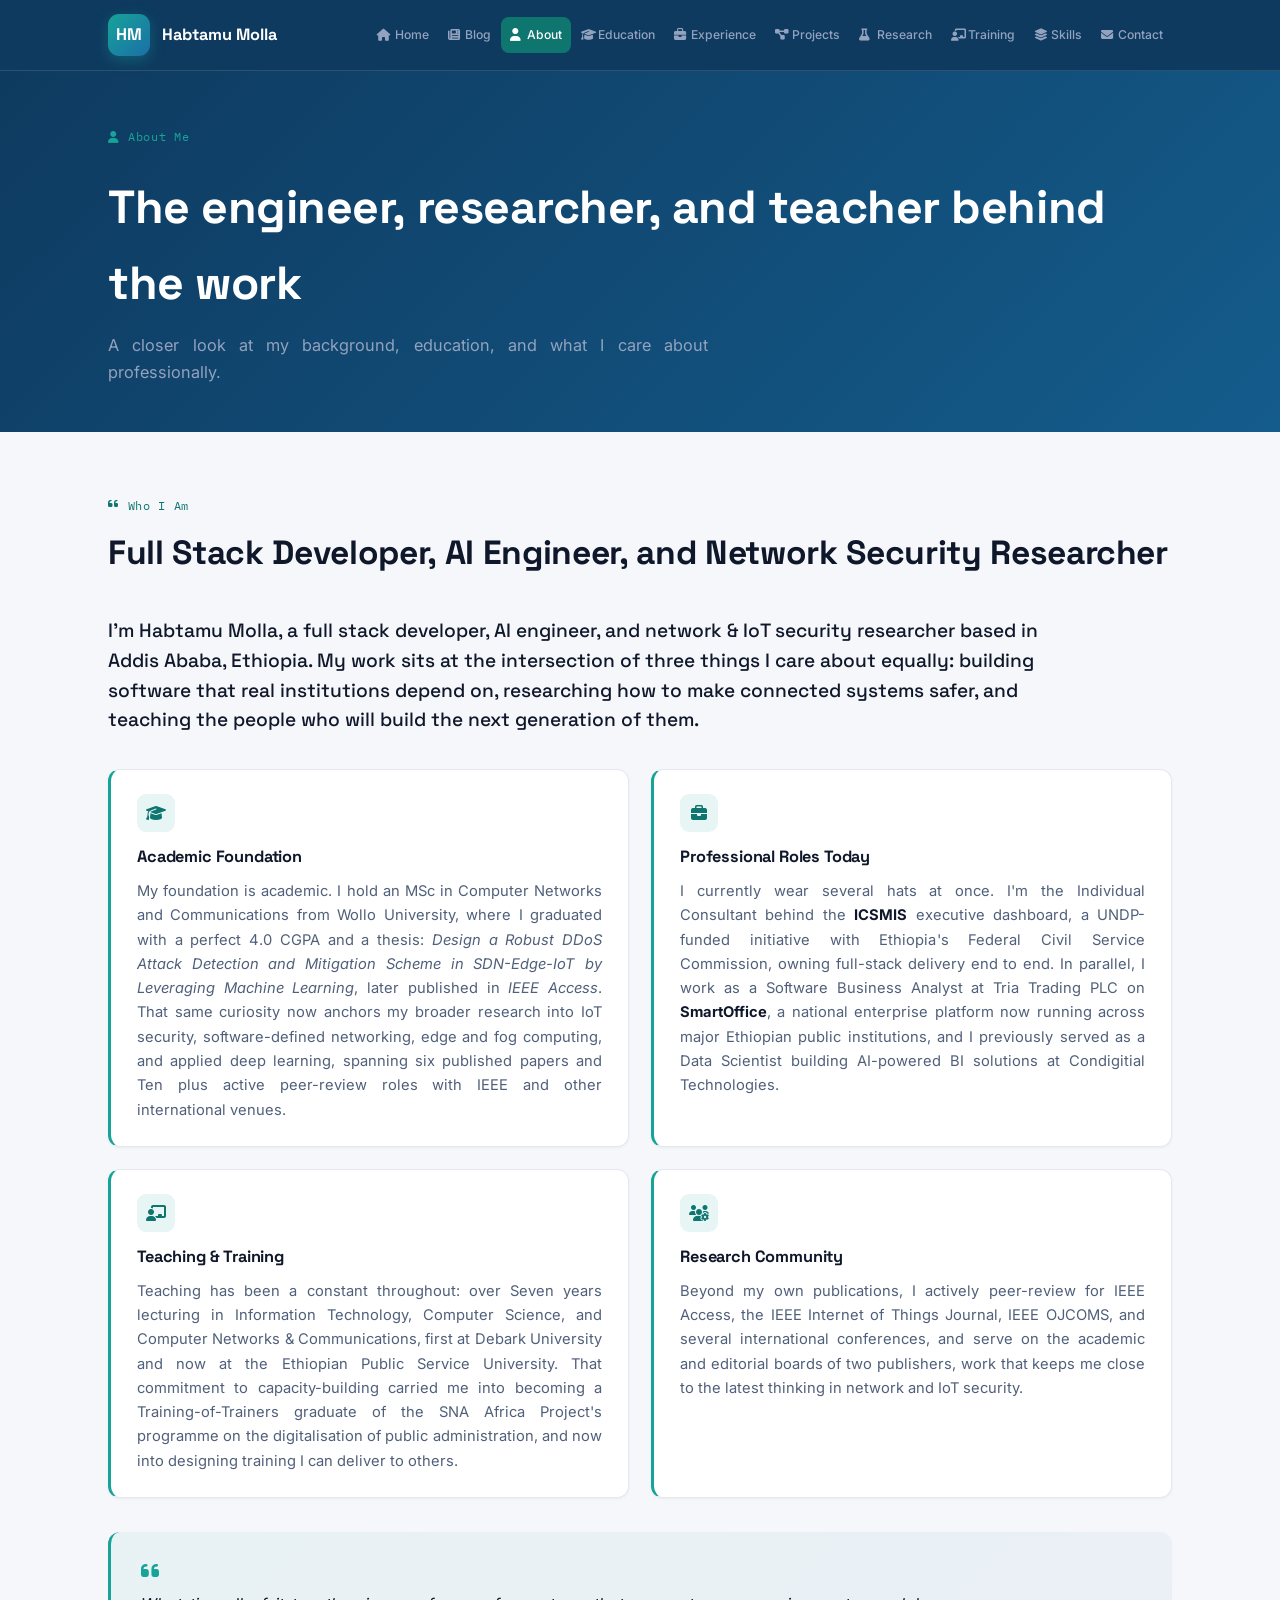
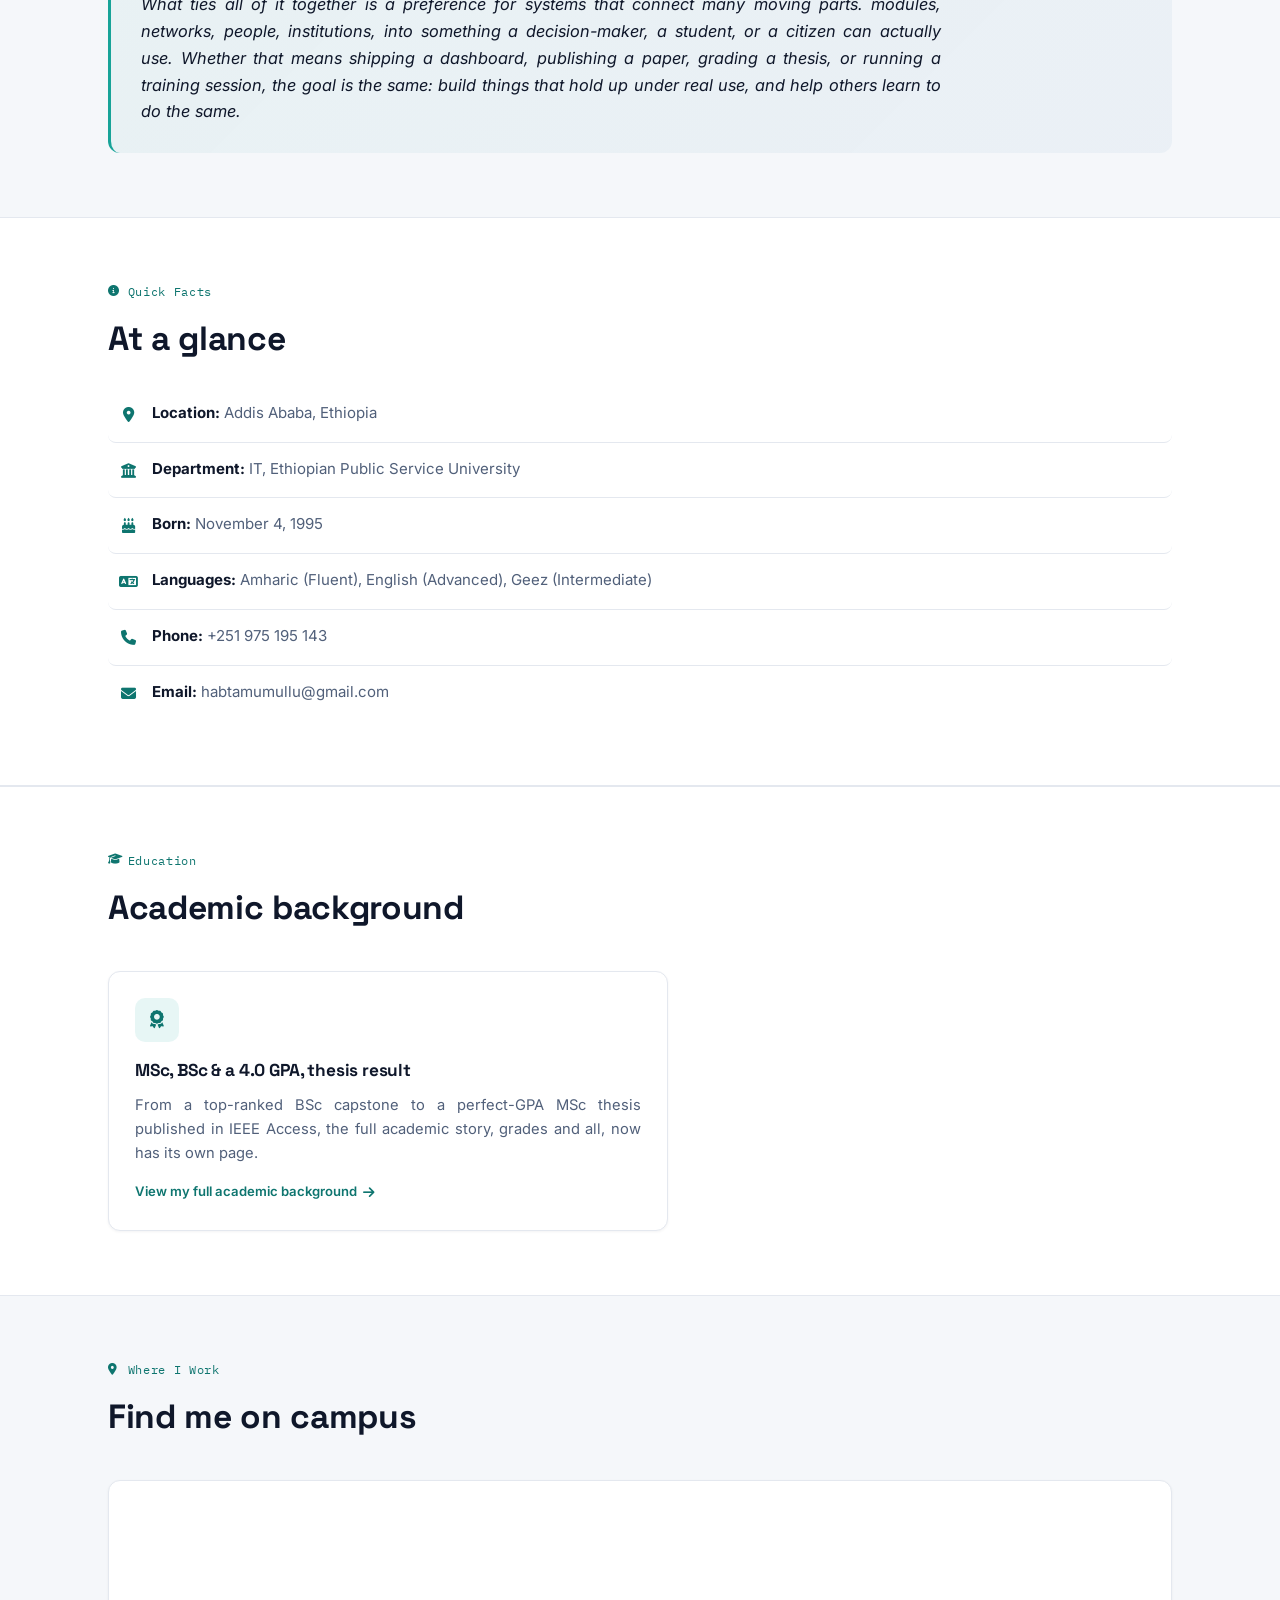
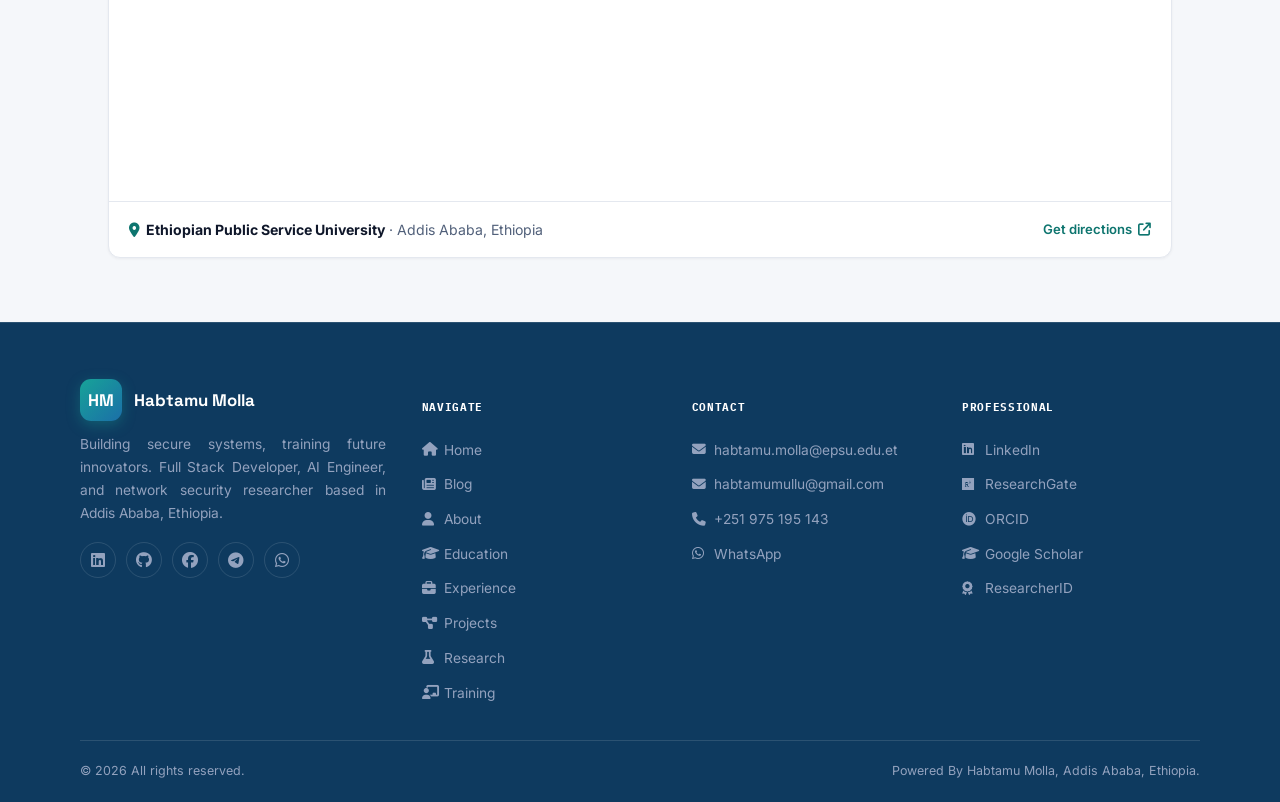
==== commit b24543ad: "Add sitemap, robots.txt, and verification backup method" ====
--- a/about.html
+++ b/about.html
@@ -1,11 +1,10 @@
 <!DOCTYPE html>
-<!-- © 2026 Habtamu Molla. All rights reserved. This site's design and code are not licensed for reuse or redistribution without permission. -->
 <html lang="en">
 <head>
 <meta charset="UTF-8">
 <meta name="viewport" content="width=device-width, initial-scale=1.0">
-<title>About | Habtamu Molla (Habtamu Molla Belachew)</title>
-<meta name="description" content="Background, education, and research interests of Habtamu Molla, also published as Habtamu Molla Belachew.">
+<title>About | Habtamu Molla</title>
+<meta name="description" content="Background, education, and research interests of Habtamu Molla.">
 <meta name="google-site-verification" content="iqMxD6NgY4F2zrNZvsVdarxeiHT7VKi01zDI94SJOY4" />
 <link rel="preconnect" href="https://fonts.googleapis.com">
 <link rel="preconnect" href="https://fonts.gstatic.com" crossorigin>
@@ -54,7 +53,6 @@
     <div class="sec-head" style="max-width:100%;">
       <span class="sec-eyebrow mono"><i class="fa-solid fa-quote-left icon"></i>Who I Am</span>
       <h2>Full Stack Developer, AI Engineer, and Network Security Researcher</h2>
-      <p style="font-size:0.85rem;color:var(--ink-soft);margin-top:4px;">Also published academically as <strong style="color:var(--ink);">Habtamu Molla Belachew</strong>.</p>
     </div>
 
     <p class="bio-lede">I'm Habtamu Molla, a full stack developer, AI engineer, and network &amp; IoT security researcher based in Addis Ababa, Ethiopia. My work sits at the intersection of three things I care about equally: building software that real institutions depend on, researching how to make connected systems safer, and teaching the people who will build the next generation of them.</p>
@@ -63,7 +61,7 @@
       <div class="bio-item">
         <div class="bio-item-icon"><i class="fa-solid fa-graduation-cap"></i></div>
         <h3>Academic Foundation</h3>
-        <p>My foundation is academic. I hold an MSc in Computer Networks and Communications from Wollo University, where I graduated with a perfect 4.0 CGPA and a thesis &mdash; <em>Design a Robust DDoS Attack Detection and Mitigation Scheme in SDN-Edge-IoT by Leveraging Machine Learning</em> &mdash; later published in <em>IEEE Access</em>. That same curiosity now anchors my broader research into IoT security, software-defined networking, edge and fog computing, and applied deep learning, spanning six published papers and nine active peer-review roles with IEEE and other international venues.</p>
+        <p>My foundation is academic. I hold an MSc in Computer Networks and Communications from Wollo University, where I graduated with a perfect 4.0 CGPA and a thesis: <em>Design a Robust DDoS Attack Detection and Mitigation Scheme in SDN-Edge-IoT by Leveraging Machine Learning</em>, later published in <em>IEEE Access</em>. That same curiosity now anchors my broader research into IoT security, software-defined networking, edge and fog computing, and applied deep learning, spanning six published papers and Ten plus active peer-review roles with IEEE and other international venues.</p>
       </div>
       <div class="bio-item">
         <div class="bio-item-icon"><i class="fa-solid fa-briefcase"></i></div>
@@ -73,18 +71,18 @@
       <div class="bio-item">
         <div class="bio-item-icon"><i class="fa-solid fa-chalkboard-user"></i></div>
         <h3>Teaching &amp; Training</h3>
-        <p>Teaching has been a constant throughout: over six years lecturing in Information Technology, Computer Science, and Computer Networks &amp; Communications, first at Debark University and now at the Ethiopian Public Service University. That commitment to capacity-building carried me into becoming a Training-of-Trainers graduate of the SNA Africa Project's programme on the digitalisation of public administration &mdash; and now into designing training I can deliver to others.</p>
+        <p>Teaching has been a constant throughout: over Seven years lecturing in Information Technology, Computer Science, and Computer Networks &amp; Communications, first at Debark University and now at the Ethiopian Public Service University. That commitment to capacity-building carried me into becoming a Training-of-Trainers graduate of the SNA Africa Project's programme on the digitalisation of public administration, and now into designing training I can deliver to others.</p>
       </div>
       <div class="bio-item">
         <div class="bio-item-icon"><i class="fa-solid fa-users-gear"></i></div>
         <h3>Research Community</h3>
-        <p>Beyond my own publications, I actively peer-review for IEEE Access, the IEEE Internet of Things Journal, IEEE OJCOMS, and several international conferences, and serve on the academic and editorial boards of two publishers &mdash; work that keeps me close to the latest thinking in network and IoT security.</p>
+        <p>Beyond my own publications, I actively peer-review for IEEE Access, the IEEE Internet of Things Journal, IEEE OJCOMS, and several international conferences, and serve on the academic and editorial boards of two publishers, work that keeps me close to the latest thinking in network and IoT security.</p>
       </div>
     </div>
 
     <blockquote class="bio-quote">
       <i class="fa-solid fa-quote-left"></i>
-      <p>What ties all of it together is a preference for systems that connect many moving parts &mdash; modules, networks, people, institutions &mdash; into something a decision-maker, a student, or a citizen can actually use. Whether that means shipping a dashboard, publishing a paper, grading a thesis, or running a training session, the goal is the same: build things that hold up under real use, and help others learn to do the same.</p>
+      <p>What ties all of it together is a preference for systems that connect many moving parts. modules, networks, people, institutions, into something a decision-maker, a student, or a citizen can actually use. Whether that means shipping a dashboard, publishing a paper, grading a thesis, or running a training session, the goal is the same: build things that hold up under real use, and help others learn to do the same.</p>
     </blockquote>
   </div>
 </section>
@@ -102,8 +100,8 @@
           <li><span class="il-icon"><i class="fa-solid fa-building-columns"></i></span><span><strong>Department:</strong> IT, Ethiopian Public Service University</span></li>
           <li><span class="il-icon"><i class="fa-solid fa-cake-candles"></i></span><span><strong>Born:</strong> November 4, 1995</span></li>
           <li><span class="il-icon"><i class="fa-solid fa-language"></i></span><span><strong>Languages:</strong> Amharic (Fluent), English (Advanced), Geez (Intermediate)</span></li>
-          <li><span class="il-icon"><i class="fa-solid fa-phone"></i></span><span><strong>Phone:</strong> <a class="js-tel " data-n="251975195143" data-display="+251 975 195 143" href="#"><span class="js-contact-label">Loading&hellip;</span></a></span></li>
-          <li><span class="il-icon"><i class="fa-solid fa-envelope"></i></span><span><strong>Email:</strong> <a class="js-email " data-u="habtamumullu" data-d="gmail.com" href="#"><span class="js-contact-label">Loading&hellip;</span></a></span></li>
+          <li><span class="il-icon"><i class="fa-solid fa-phone"></i></span><span><strong>Phone:</strong> +251 975 195 143</span></li>
+          <li><span class="il-icon"><i class="fa-solid fa-envelope"></i></span><span><strong>Email:</strong> habtamumullu@gmail.com</span></li>
         </ul>
       </div>
     </div>
@@ -118,8 +116,8 @@
     </div>
     <div class="card" style="max-width:560px;">
       <div class="card-icon"><i class="fa-solid fa-award"></i></div>
-      <h3>MSc, BSc &amp; a 4.0 GPA thesis result</h3>
-      <p>From a top-ranked BSc capstone to a perfect-GPA MSc thesis published in IEEE Access &mdash; the full academic story, grades and all, now has its own page.</p>
+      <h3>MSc, BSc &amp; a 4.0 GPA, thesis result</h3>
+      <p>From a top-ranked BSc capstone to a perfect-GPA MSc thesis published in IEEE Access, the full academic story, grades and all, now has its own page.</p>
       <a class="card-link" href="education">View my full academic background <i class="fa-solid fa-arrow-right"></i></a>
     </div>
   </div>
@@ -148,25 +146,7 @@
 </section>
 
 
-<section>
-  <div class="wrap">
-    <div class="sec-head">
-      <span class="sec-eyebrow mono"><i class="fa-solid fa-magnifying-glass icon"></i>Focus Areas</span>
-      <h2>Research interests</h2>
-    </div>
-    <div class="pill-row">
-      <span class="pill"><i class="fa-solid fa-shield-halved icon"></i>IoT Security</span>
-      <span class="pill"><i class="fa-solid fa-network-wired icon"></i>Software-Defined Networking</span>
-      <span class="pill"><i class="fa-solid fa-cloud icon"></i>Edge &amp; Fog Computing</span>
-      <span class="pill"><i class="fa-solid fa-brain icon"></i>Machine &amp; Deep Learning for IoT</span>
-      <span class="pill"><i class="fa-solid fa-car-side icon"></i>VANET &amp; SD-IoV</span>
-      <span class="pill"><i class="fa-solid fa-comments icon"></i>Natural Language Processing</span>
-      <span class="pill"><i class="fa-solid fa-lock icon"></i>Network Security</span>
-      <span class="pill"><i class="fa-solid fa-server icon"></i>Cloud Computing</span>
-      <span class="pill"><i class="fa-solid fa-microchip icon"></i>Cyber-Physical Systems</span>
-    </div>
-  </div>
-</section>
+
 
 <footer class="site-footer">
   <div class="wrap footer-top">
@@ -182,7 +162,7 @@
           <a href="https://github.com/Habtamariam" target="_blank" rel="noopener" aria-label="GitHub"><i class="fa-brands fa-github"></i></a>
           <a href="https://web.facebook.com/habtamu.molla.3133" target="_blank" rel="noopener" aria-label="Facebook"><i class="fa-brands fa-facebook"></i></a>
           <a href="https://t.me/habtemaryiam" target="_blank" rel="noopener" aria-label="Telegram"><i class="fa-brands fa-telegram"></i></a>
-          <a href="#" class="js-wa" data-n="251975195143" target="_blank" rel="noopener" aria-label="WhatsApp"><i class="fa-brands fa-whatsapp"></i></a>
+          <a href="https://wa.me/251975195143" target="_blank" rel="noopener" aria-label="WhatsApp"><i class="fa-brands fa-whatsapp"></i></a>
         </div>
       </div>
       <div class="footer-col">
@@ -198,10 +178,10 @@
       </div>
       <div class="footer-col">
         <h5>Contact</h5>
-        <a class="js-email " data-u="habtamu.molla" data-d="epsu.edu.et" href="#"><i class="fa-solid fa-envelope icon"></i><span class="js-contact-label">Loading&hellip;</span></a>
-        <a class="js-email " data-u="habtamumullu" data-d="gmail.com" href="#"><i class="fa-solid fa-envelope icon"></i><span class="js-contact-label">Loading&hellip;</span></a>
-        <a class="js-tel " data-n="251975195143" data-display="+251 975 195 143" href="#"><i class="fa-solid fa-phone icon"></i><span class="js-contact-label">Loading&hellip;</span></a>
-        <a class="js-wa " data-n="251975195143" href="#" target="_blank" rel="noopener"><i class="fa-brands fa-whatsapp icon"></i>WhatsApp</a>
+        <a href="mailto:habtamu.molla@epsu.edu.et"><i class="fa-solid fa-envelope icon"></i>habtamu.molla@epsu.edu.et</a>
+        <a href="mailto:habtamumullu@gmail.com"><i class="fa-solid fa-envelope icon"></i>habtamumullu@gmail.com</a>
+        <a href="tel:+251975195143"><i class="fa-solid fa-phone icon"></i>+251 975 195 143</a>
+        <a href="https://wa.me/251975195143" target="_blank" rel="noopener"><i class="fa-brands fa-whatsapp icon"></i>WhatsApp</a>
       </div>
       <div class="footer-col">
         <h5>Professional</h5>
@@ -214,7 +194,7 @@
     </div>
   </div>
   <div class="wrap footer-bottom">
-    <span>&copy; <span class="js-year"></span> Habtamu Molla. All rights reserved.</span>
+    <span>&copy; <span class="js-year"></span> All rights reserved.</span>
     <span>Powered By Habtamu Molla, Addis Ababa, Ethiopia.</span>
   </div>
 </footer>
--- a/assets/styles.css
+++ b/assets/styles.css
@@ -236,8 +236,6 @@
 .pub-year{font-family:'IBM Plex Mono';color:var(--signal-dark);font-size:0.85rem;}
 .pub-title{font-weight:600;margin-bottom:5px;}
 .pub-venue{color:var(--ink-soft);font-size:0.88rem;}
-.pub-authors{color:var(--ink-soft);font-size:0.82rem;margin-top:6px;font-style:italic;}
-.pub-authors strong{color:var(--ink);font-style:normal;}
 .pub-link{font-size:0.8rem;color:var(--signal-dark);font-weight:600;display:inline-flex;gap:5px;align-items:center;margin-top:6px;}
 
 /* ---------------- Stat blocks ---------------- */
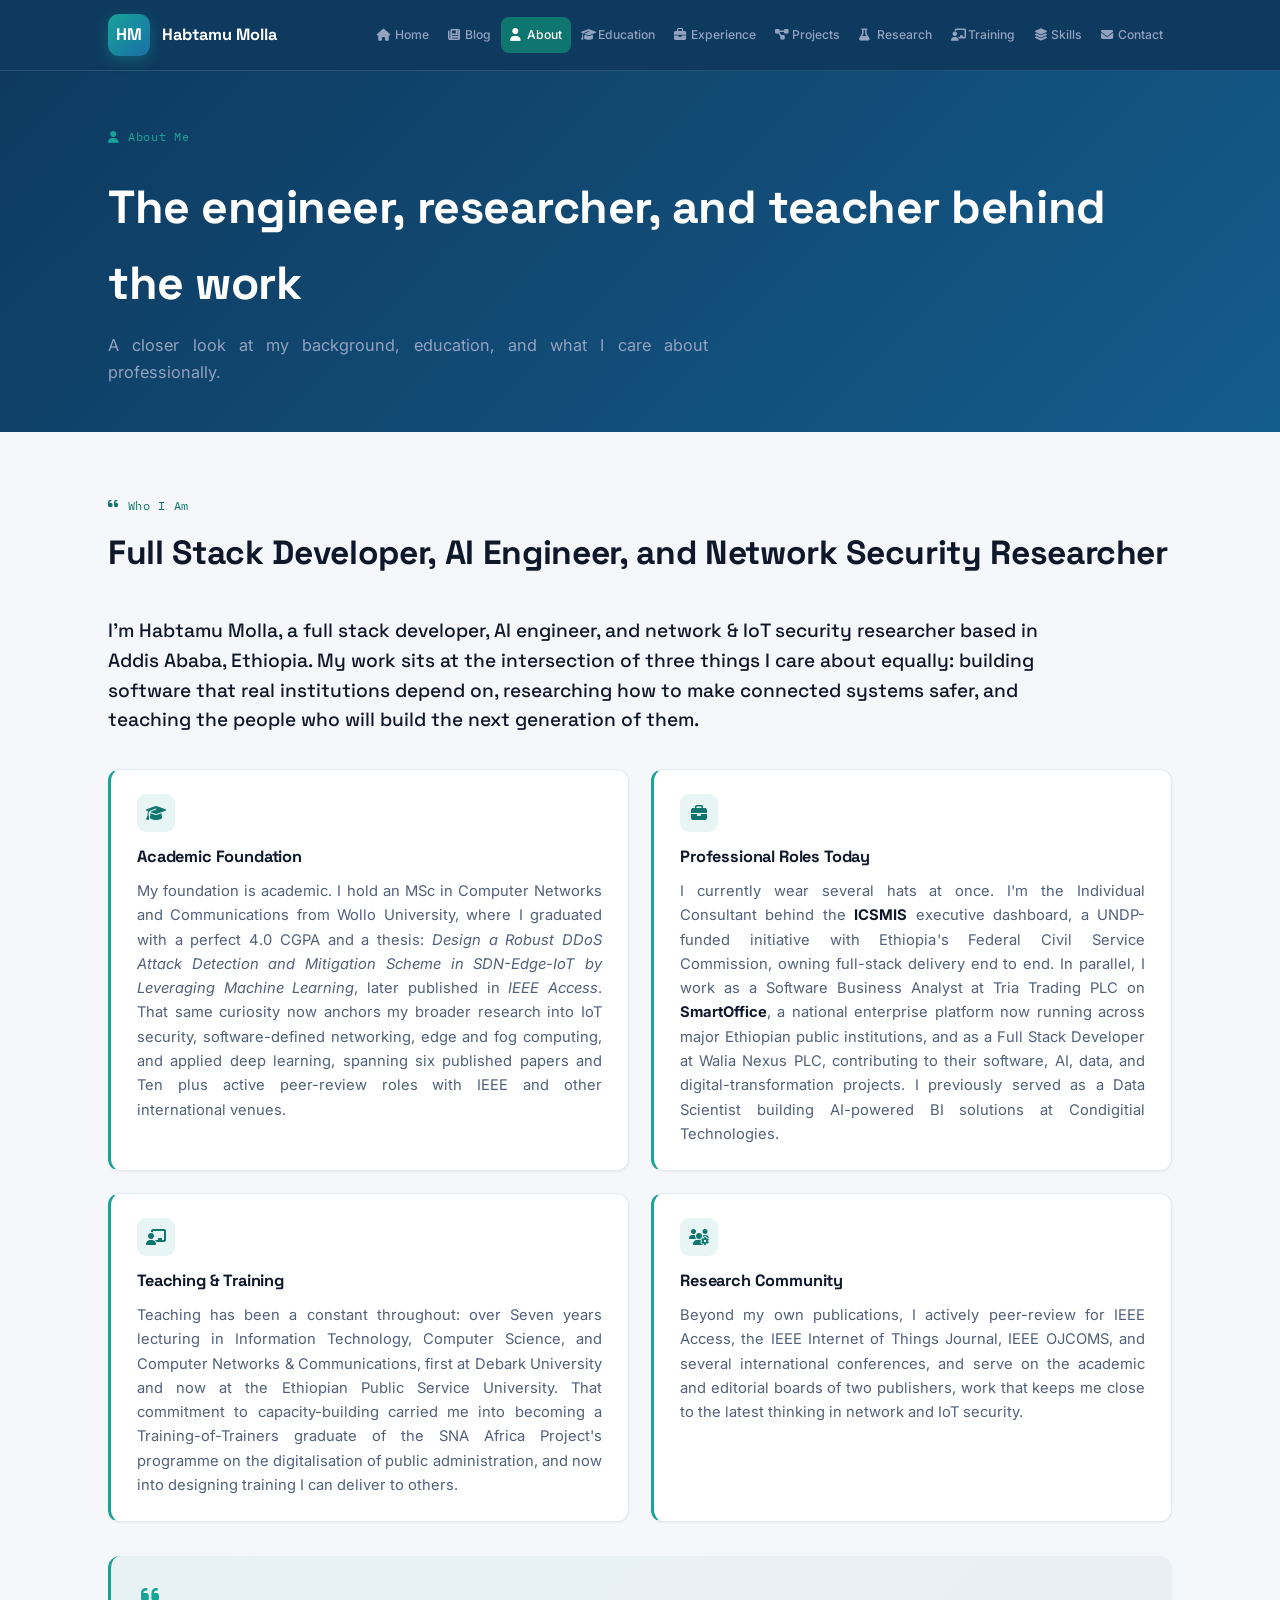
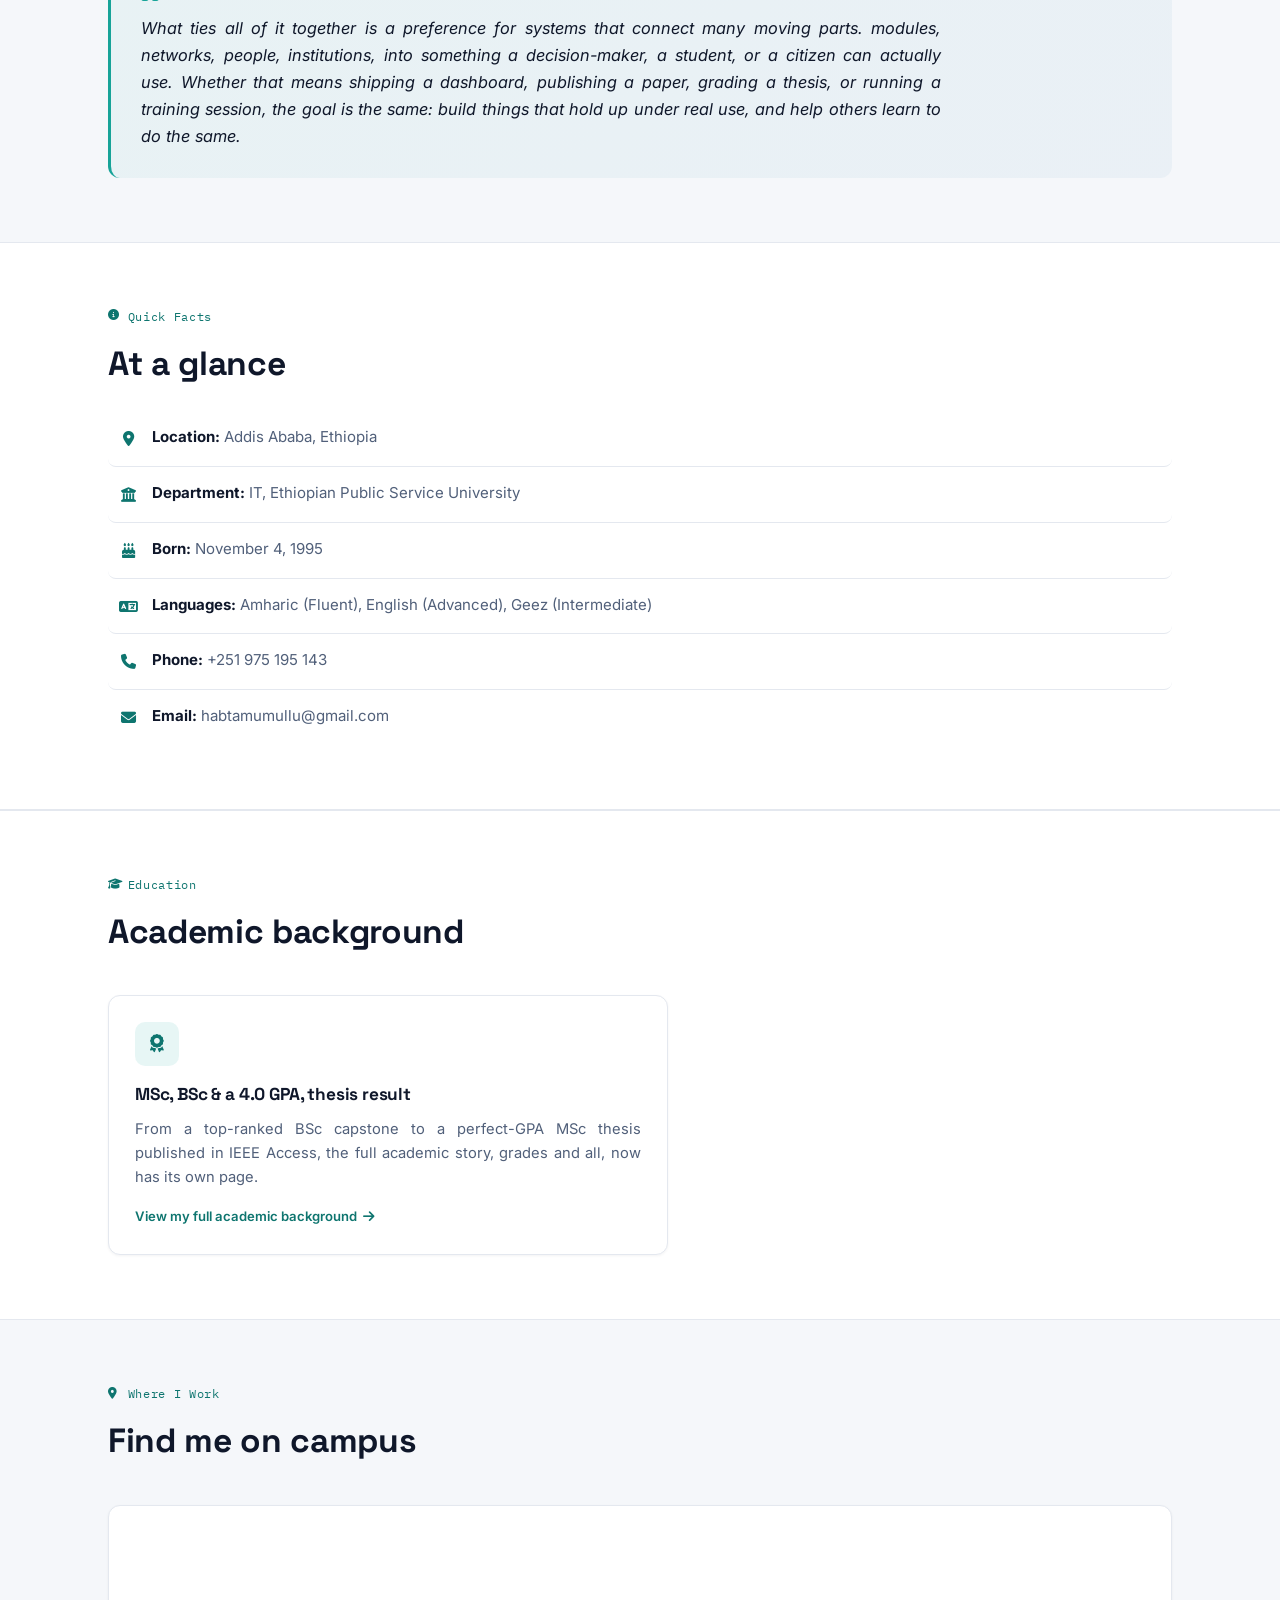
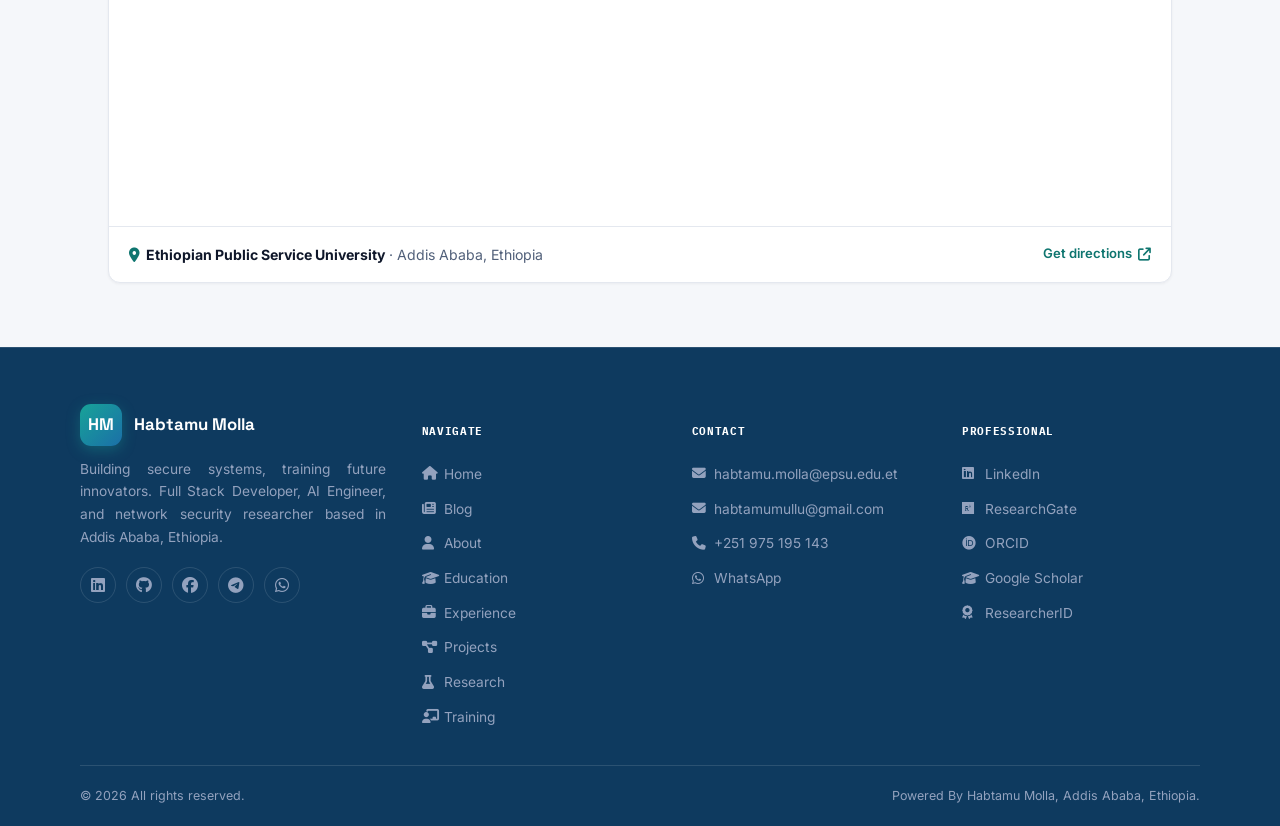
==== commit 693be489: "adding Walia Nexusexprince" ====
--- a/about.html
+++ b/about.html
@@ -66,7 +66,7 @@
       <div class="bio-item">
         <div class="bio-item-icon"><i class="fa-solid fa-briefcase"></i></div>
         <h3>Professional Roles Today</h3>
-        <p>I currently wear several hats at once. I'm the Individual Consultant behind the <strong style="color:var(--ink);">ICSMIS</strong> executive dashboard, a UNDP-funded initiative with Ethiopia's Federal Civil Service Commission, owning full-stack delivery end to end. In parallel, I work as a Software Business Analyst at Tria Trading PLC on <strong style="color:var(--ink);">SmartOffice</strong>, a national enterprise platform now running across major Ethiopian public institutions, and I previously served as a Data Scientist building AI-powered BI solutions at Condigitial Technologies.</p>
+        <p>I currently wear several hats at once. I'm the Individual Consultant behind the <strong style="color:var(--ink);">ICSMIS</strong> executive dashboard, a UNDP-funded initiative with Ethiopia's Federal Civil Service Commission, owning full-stack delivery end to end. In parallel, I work as a Software Business Analyst at Tria Trading PLC on <strong style="color:var(--ink);">SmartOffice</strong>, a national enterprise platform now running across major Ethiopian public institutions, and as a Full Stack Developer at Walia Nexus PLC, contributing to their software, AI, data, and digital-transformation projects. I previously served as a Data Scientist building AI-powered BI solutions at Condigitial Technologies.</p>
       </div>
       <div class="bio-item">
         <div class="bio-item-icon"><i class="fa-solid fa-chalkboard-user"></i></div>
